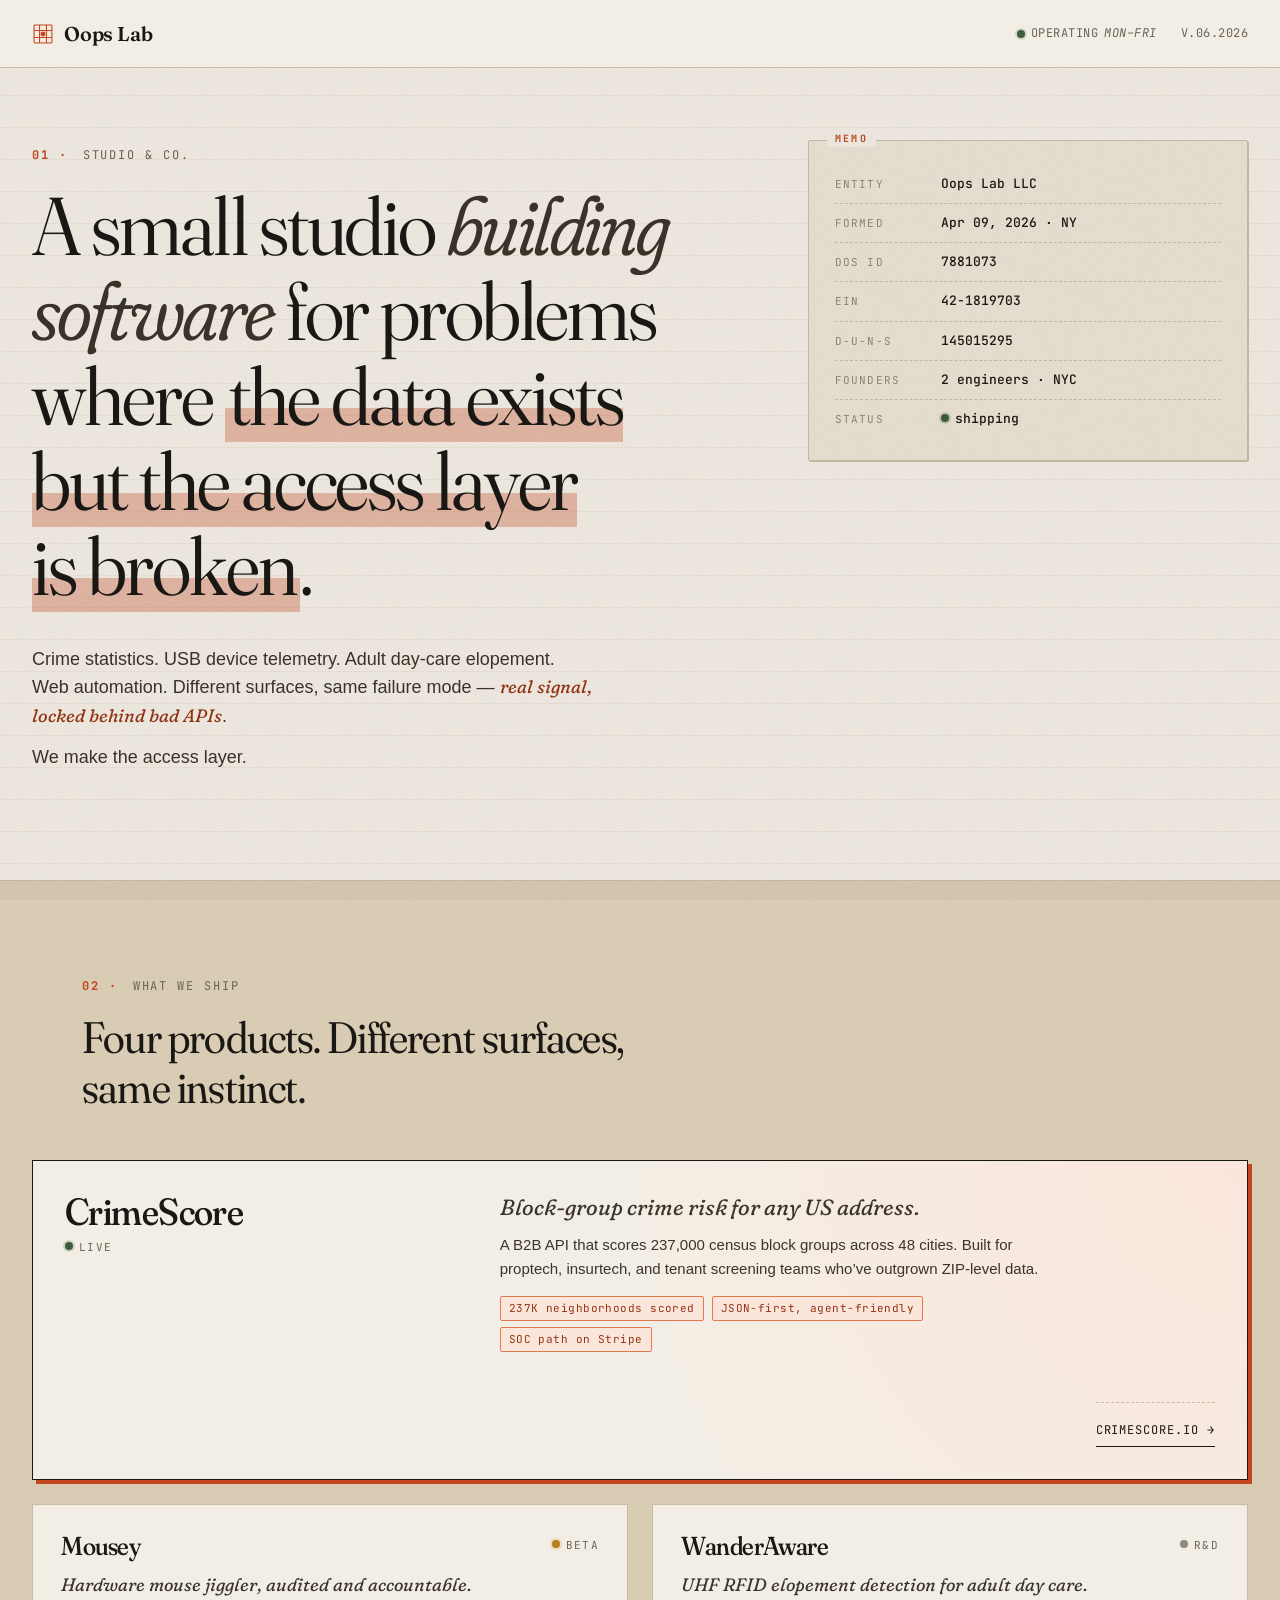
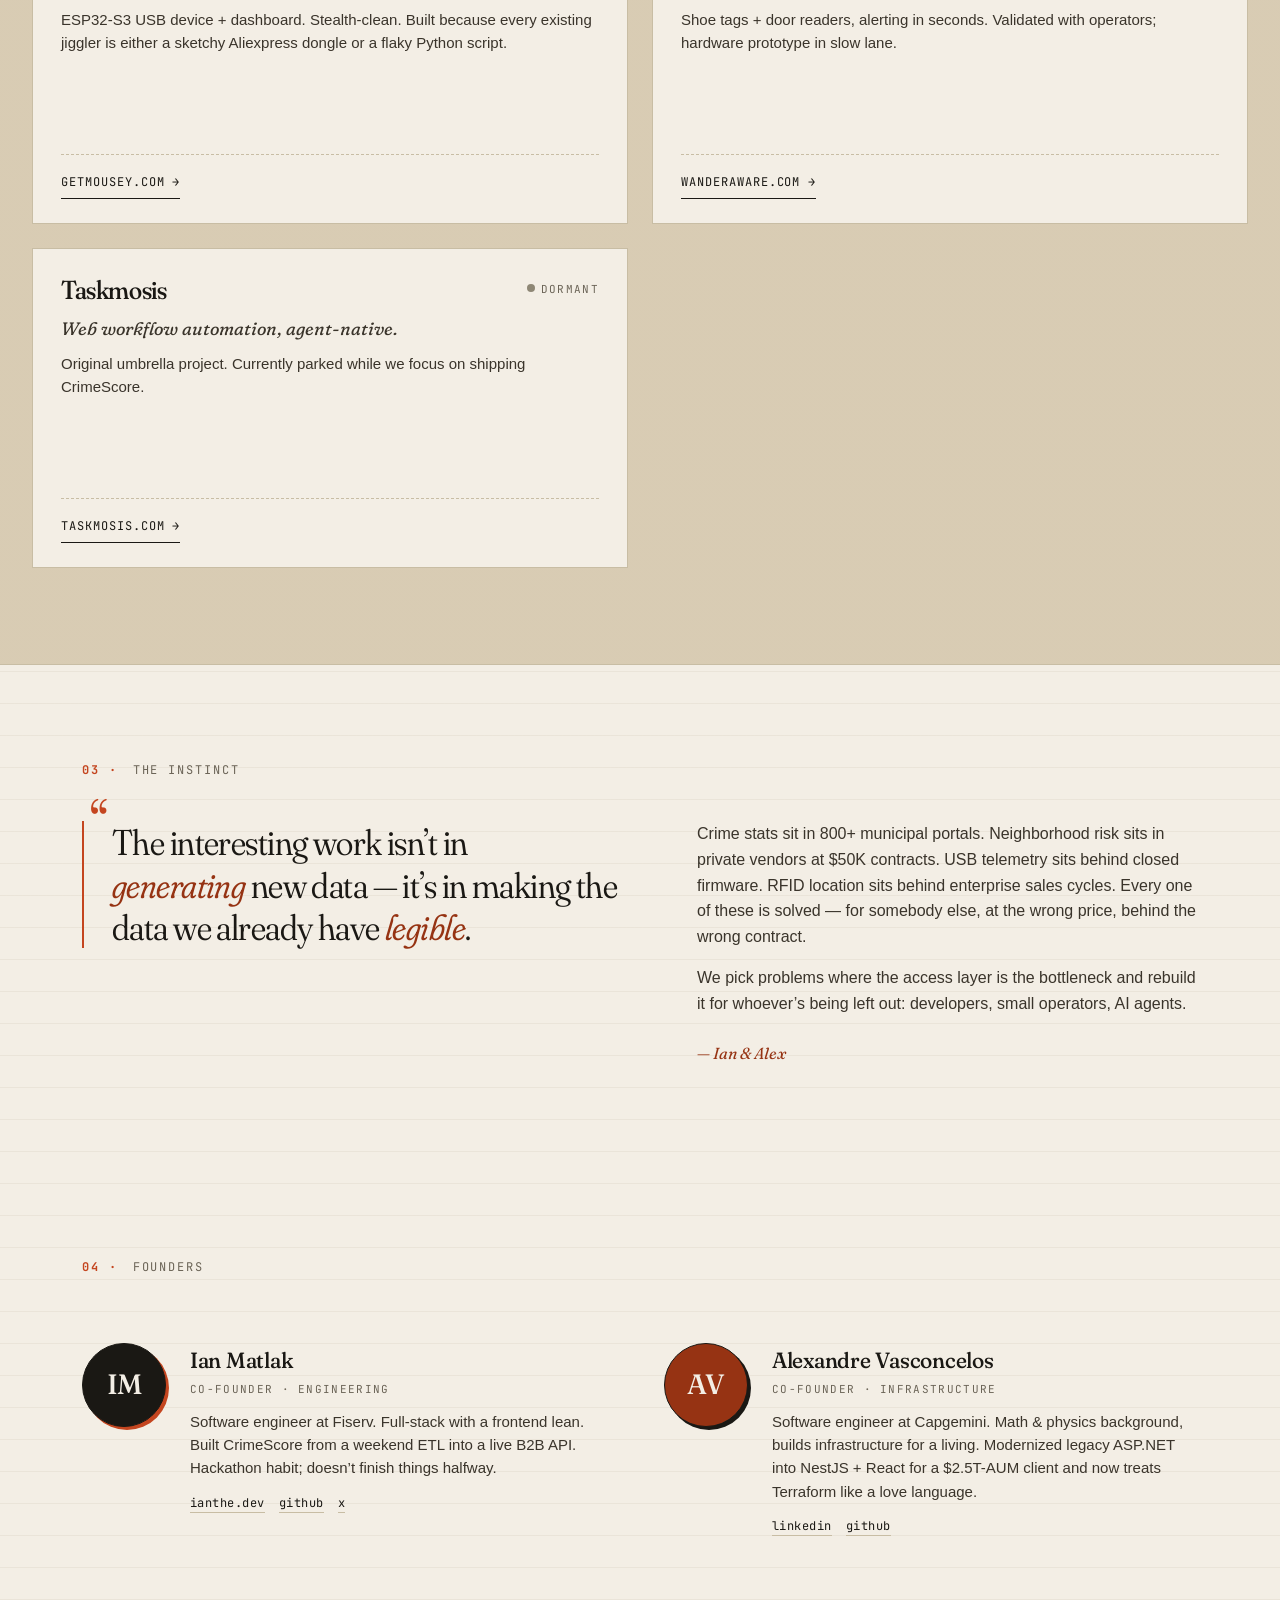
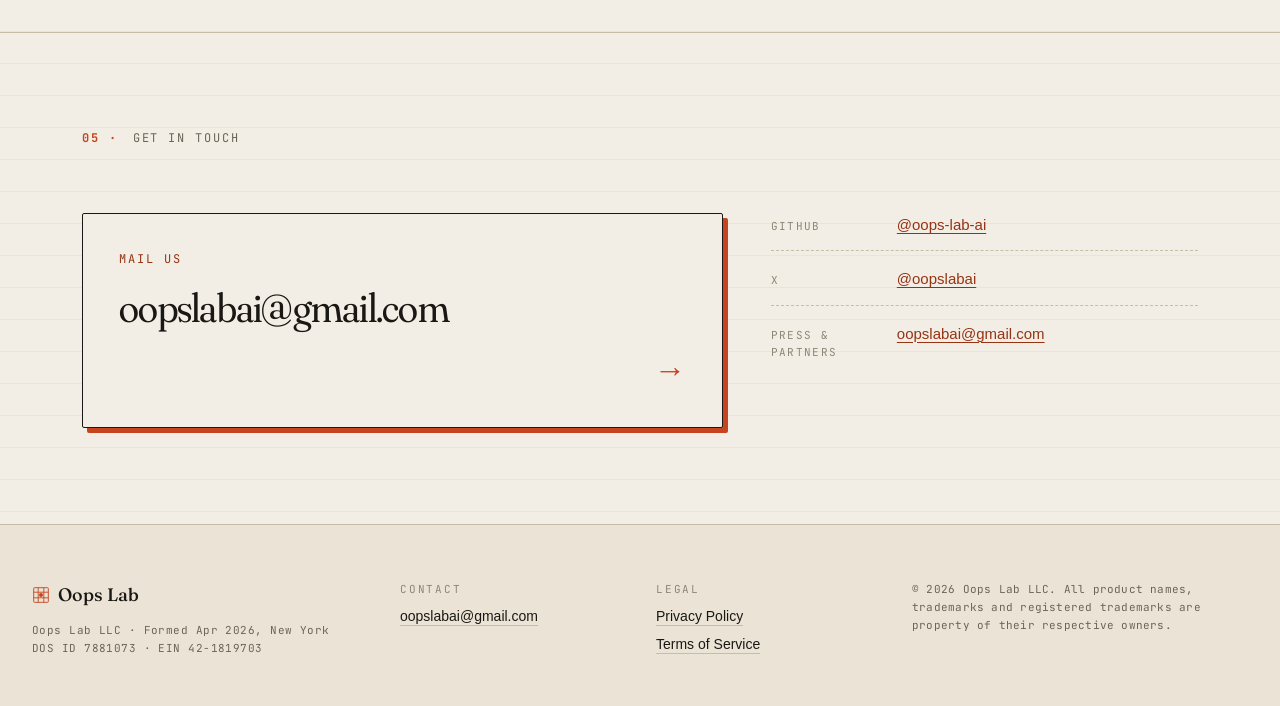
==== index.html @ 0f4f1227 "Initial commit: oopslab.ai marketing site - Single-page studio site (hero + products + bet + founder" ====
<!doctype html>
<html lang="en">
<head>
  <meta charset="utf-8">
  <meta name="viewport" content="width=device-width, initial-scale=1">
  <meta name="description" content="Oops Lab — a small studio building software for problems where the data exists but the access layer is broken.">
  <meta name="theme-color" content="#1a1814">

  <meta property="og:title" content="Oops Lab">
  <meta property="og:description" content="A small studio building software for problems where the data exists but the access layer is broken.">
  <meta property="og:url" content="https://oopslab.ai">
  <meta property="og:type" content="website">
  <meta property="og:image" content="https://oopslab.ai/assets/og.png">

  <meta name="twitter:card" content="summary_large_image">
  <meta name="twitter:site" content="@oopslabai">

  <title>Oops Lab</title>

  <link rel="icon" href="/assets/favicon.svg" type="image/svg+xml">
  <link rel="preconnect" href="https://fonts.googleapis.com">
  <link rel="preconnect" href="https://fonts.gstatic.com" crossorigin>
  <link href="https://fonts.googleapis.com/css2?family=Fraunces:opsz,wght,SOFT,WONK@9..144,300..900,0..100,0..1&family=JetBrains+Mono:wght@400;500;700&display=swap" rel="stylesheet">

  <link rel="stylesheet" href="/styles.css">
</head>
<body>

<a class="skip-link" href="#main">Skip to content</a>

<!-- grain overlay -->
<div class="grain" aria-hidden="true"></div>

<!-- top bar: lab notebook header -->
<header class="topbar">
  <div class="topbar__inner">
    <a class="brand" href="/" aria-label="Oops Lab">
      <span class="brand__mark" aria-hidden="true">
        <svg viewBox="0 0 32 32" width="22" height="22" stroke="currentColor" fill="none" stroke-width="1.6">
          <rect x="3" y="3" width="26" height="26" rx="1.2"/>
          <path d="M3 11h26 M3 21h26 M11 3v26 M21 3v26"/>
          <circle cx="16" cy="16" r="3.6" fill="currentColor" stroke="none"/>
        </svg>
      </span>
      <span class="brand__name">Oops&nbsp;Lab</span>
    </a>
    <nav class="topbar__meta">
      <span class="meta-item">
        <span class="meta-dot" aria-hidden="true"></span>
        Operating <em>Mon–Fri</em>
      </span>
      <span class="meta-item meta-item--mono">v.06.2026</span>
    </nav>
  </div>
</header>

<main id="main">

<!-- HERO -->
<section class="hero">
  <div class="hero__grid">
    <div class="hero__col hero__col--lead">
      <p class="eyebrow">
        <span class="eyebrow__num">01 ·</span> Studio &amp; Co.
      </p>
      <h1 class="display">
        A small studio
        <em>building software</em>
        for problems where
        <span class="display__highlight">the data exists
        but&nbsp;the&nbsp;access&nbsp;layer<br>is&nbsp;broken</span>.
      </h1>
      <div class="hero__intro">
        <p>
          Crime statistics. USB device telemetry. Adult day-care elopement.
          Web automation. Different surfaces, same failure mode &mdash;
          <em>real signal, locked behind bad APIs</em>.
        </p>
        <p>We make the access layer.</p>
      </div>
    </div>

    <aside class="hero__col hero__col--side">
      <div class="card card--ledger">
        <div class="ledger__row">
          <span class="ledger__k">Entity</span>
          <span class="ledger__v">Oops Lab LLC</span>
        </div>
        <div class="ledger__row">
          <span class="ledger__k">Formed</span>
          <span class="ledger__v">Apr 09, 2026 · NY</span>
        </div>
        <div class="ledger__row">
          <span class="ledger__k">DOS ID</span>
          <span class="ledger__v ledger__v--mono">7881073</span>
        </div>
        <div class="ledger__row">
          <span class="ledger__k">EIN</span>
          <span class="ledger__v ledger__v--mono">42&#8209;1819703</span>
        </div>
        <div class="ledger__row">
          <span class="ledger__k">D&#8209;U&#8209;N&#8209;S</span>
          <span class="ledger__v ledger__v--mono">145015295</span>
        </div>
        <div class="ledger__row">
          <span class="ledger__k">Founders</span>
          <span class="ledger__v">2 engineers · NYC</span>
        </div>
        <div class="ledger__row">
          <span class="ledger__k">Status</span>
          <span class="ledger__v"><span class="dot dot--live"></span>shipping</span>
        </div>
      </div>
    </aside>
  </div>
</section>

<!-- WHAT WE SHIP -->
<section class="ship">
  <div class="section-head">
    <p class="eyebrow"><span class="eyebrow__num">02 ·</span> What we ship</p>
    <h2 class="h2">Four products. Different surfaces, same instinct.</h2>
  </div>

  <div class="products">

    <article class="product product--featured">
      <div class="product__head">
        <div class="product__name">CrimeScore</div>
        <div class="product__status"><span class="dot dot--live"></span>live</div>
      </div>
      <div class="product__body">
        <p class="product__tagline">Block-group crime risk for any US address.</p>
        <p class="product__desc">
          A B2B API that scores 237,000 census block groups across 48 cities.
          Built for proptech, insurtech, and tenant screening teams who&rsquo;ve
          outgrown ZIP-level data.
        </p>
        <ul class="product__bullets">
          <li>237K neighborhoods scored</li>
          <li>JSON-first, agent-friendly</li>
          <li>SOC&nbsp;path on Stripe</li>
        </ul>
      </div>
      <div class="product__foot">
        <a class="btn btn--ghost" href="https://crimescore.io" target="_blank" rel="noopener">crimescore.io &rarr;</a>
      </div>
    </article>

    <article class="product">
      <div class="product__head">
        <div class="product__name">Mousey</div>
        <div class="product__status"><span class="dot dot--beta"></span>beta</div>
      </div>
      <div class="product__body">
        <p class="product__tagline">Hardware mouse jiggler, audited and accountable.</p>
        <p class="product__desc">
          ESP32&#8209;S3 USB device + dashboard. Stealth-clean.
          Built because every existing jiggler is either a sketchy Aliexpress
          dongle or a flaky Python script.
        </p>
      </div>
      <div class="product__foot">
        <a class="btn btn--ghost" href="https://getmousey.com" target="_blank" rel="noopener">getmousey.com &rarr;</a>
      </div>
    </article>

    <article class="product">
      <div class="product__head">
        <div class="product__name">WanderAware</div>
        <div class="product__status"><span class="dot dot--paused"></span>R&amp;D</div>
      </div>
      <div class="product__body">
        <p class="product__tagline">UHF&nbsp;RFID elopement detection for adult day care.</p>
        <p class="product__desc">
          Shoe tags + door readers, alerting in seconds.
          Validated with operators; hardware prototype in slow lane.
        </p>
      </div>
      <div class="product__foot">
        <a class="btn btn--ghost" href="https://wanderaware.com" target="_blank" rel="noopener">wanderaware.com &rarr;</a>
      </div>
    </article>

    <article class="product">
      <div class="product__head">
        <div class="product__name">Taskmosis</div>
        <div class="product__status"><span class="dot dot--paused"></span>dormant</div>
      </div>
      <div class="product__body">
        <p class="product__tagline">Web workflow automation, agent-native.</p>
        <p class="product__desc">
          Original umbrella project. Currently parked while we
          focus on shipping CrimeScore.
        </p>
      </div>
      <div class="product__foot">
        <a class="btn btn--ghost" href="https://taskmosis.com" target="_blank" rel="noopener">taskmosis.com &rarr;</a>
      </div>
    </article>

  </div>
</section>

<!-- THE BET -->
<section class="bet">
  <div class="section-head">
    <p class="eyebrow"><span class="eyebrow__num">03 ·</span> The instinct</p>
  </div>
  <div class="bet__grid">
    <blockquote class="pull">
      <span class="pull__open">&ldquo;</span>
      The interesting work isn&rsquo;t in
      <em>generating</em>&nbsp;new&nbsp;data &mdash; it&rsquo;s in
      making the data we already have <em>legible</em>.
    </blockquote>
    <div class="bet__body">
      <p>
        Crime stats sit in 800+ municipal portals. Neighborhood risk
        sits in private vendors at $50K&nbsp;contracts. USB telemetry
        sits behind closed firmware. RFID location sits behind enterprise
        sales cycles. Every one of these is solved &mdash;
        for somebody else, at the wrong price, behind the wrong contract.
      </p>
      <p>
        We pick problems where the access layer is the bottleneck and
        rebuild it for whoever&rsquo;s being left out: developers,
        small operators, AI agents.
      </p>
      <p class="bet__sig">&mdash; Ian &amp; Alex</p>
    </div>
  </div>
</section>

<!-- FOUNDERS -->
<section class="founders">
  <div class="section-head">
    <p class="eyebrow"><span class="eyebrow__num">04 ·</span> Founders</p>
  </div>
  <div class="founders__grid">

    <article class="founder">
      <div class="founder__avatar founder__avatar--ian" aria-hidden="true">IM</div>
      <div class="founder__body">
        <h3 class="founder__name">Ian Matlak</h3>
        <p class="founder__role">Co-Founder · Engineering</p>
        <p class="founder__blurb">
          Software engineer at Fiserv. Full-stack with a frontend lean.
          Built CrimeScore from a weekend ETL into a live B2B API.
          Hackathon habit; doesn&rsquo;t finish things halfway.
        </p>
        <ul class="founder__links">
          <li><a href="https://ianthe.dev" target="_blank" rel="noopener">ianthe.dev</a></li>
          <li><a href="https://github.com/mnai01" target="_blank" rel="noopener">github</a></li>
          <li><a href="https://x.com/mnai01" target="_blank" rel="noopener">x</a></li>
        </ul>
      </div>
    </article>

    <article class="founder">
      <div class="founder__avatar founder__avatar--alex" aria-hidden="true">AV</div>
      <div class="founder__body">
        <h3 class="founder__name">Alexandre Vasconcelos</h3>
        <p class="founder__role">Co-Founder · Infrastructure</p>
        <p class="founder__blurb">
          Software engineer at Capgemini.
          Math &amp; physics background, builds infrastructure for a living.
          Modernized legacy ASP.NET into NestJS&nbsp;+&nbsp;React for a
          $2.5T-AUM client and now treats Terraform like a love language.
        </p>
        <ul class="founder__links">
          <li><a href="https://www.linkedin.com/in/alexnvasconcelos" target="_blank" rel="noopener">linkedin</a></li>
          <li><a href="https://github.com/alex-vasconcelos" target="_blank" rel="noopener">github</a></li>
        </ul>
      </div>
    </article>

  </div>
</section>

<!-- CONTACT -->
<section class="contact" id="contact">
  <div class="section-head">
    <p class="eyebrow"><span class="eyebrow__num">05 ·</span> Get in touch</p>
  </div>
  <div class="contact__grid">
    <a class="contact__cta" href="mailto:oopslabai@gmail.com">
      <span class="contact__cta-label">Mail us</span>
      <span class="contact__cta-value">oopslabai@gmail.com</span>
      <span class="contact__cta-arrow" aria-hidden="true">&rarr;</span>
    </a>

    <ul class="contact__list">
      <li>
        <span class="contact__k">GitHub</span>
        <a href="https://github.com/oops-lab-ai" target="_blank" rel="noopener">@oops-lab-ai</a>
      </li>
      <li>
        <span class="contact__k">X</span>
        <a href="https://x.com/oopslabai" target="_blank" rel="noopener">@oopslabai</a>
      </li>
      <li>
        <span class="contact__k">Press &amp; partners</span>
        <a href="mailto:oopslabai@gmail.com">oopslabai@gmail.com</a>
      </li>
    </ul>
  </div>
</section>

</main>

<!-- FOOTER -->
<footer class="footer">
  <div class="footer__inner">
    <div class="footer__col">
      <div class="footer__brand">
        <span class="brand__mark" aria-hidden="true">
          <svg viewBox="0 0 32 32" width="18" height="18" stroke="currentColor" fill="none" stroke-width="1.6">
            <rect x="3" y="3" width="26" height="26" rx="1.2"/>
            <path d="M3 11h26 M3 21h26 M11 3v26 M21 3v26"/>
            <circle cx="16" cy="16" r="3.6" fill="currentColor" stroke="none"/>
          </svg>
        </span>
        <span>Oops Lab</span>
      </div>
      <p class="footer__legal">
        Oops Lab LLC &middot; Formed Apr&nbsp;2026, New York<br>
        DOS ID 7881073 &middot; EIN 42&#8209;1819703
      </p>
    </div>
    <div class="footer__col">
      <p class="footer__small">Contact</p>
      <a href="mailto:oopslabai@gmail.com">oopslabai@gmail.com</a>
    </div>
    <div class="footer__col">
      <p class="footer__small">Legal</p>
      <ul class="footer__links">
        <li><a href="/privacy.html">Privacy Policy</a></li>
        <li><a href="/terms.html">Terms of Service</a></li>
      </ul>
    </div>
    <div class="footer__col footer__col--fineprint">
      <p class="footer__small">&copy; 2026 Oops Lab LLC. All product names, trademarks and registered trademarks are property of their respective owners.</p>
    </div>
  </div>
</footer>

</body>
</html>
---- styles.css ----
/* ==========================================================================
   Oops Lab — oopslab.ai
   Aesthetic: lab notebook. Off-white paper, ink black, single ember accent.
   Type: Fraunces (display serif) + JetBrains Mono (technical) + system sans.
   ========================================================================== */

:root {
  --paper:        #f3eee5;
  --paper-soft:   #ebe4d6;
  --paper-line:   #d8cdb6;
  --rule:         #c8bda4;

  --ink:          #1a1814;
  --ink-soft:     #3a342b;
  --ink-mute:     #6b6457;
  --ink-faint:    #8e8775;

  --ember:        #c4451f;
  --ember-deep:   #963313;
  --ember-soft:   #e3784f;
  --ember-tint:   #fbe6dc;

  --moss:         #3f5d3a;
  --amber:        #b3811f;

  --serif:        "Fraunces", "Iowan Old Style", "Apple Garamond", Georgia, "Times New Roman", serif;
  --mono:         "JetBrains Mono", ui-monospace, "SFMono-Regular", Menlo, Consolas, monospace;
  --sans:         ui-sans-serif, -apple-system, BlinkMacSystemFont, "Helvetica Neue", "Segoe UI", sans-serif;

  --w-narrow:     780px;
  --w-default:    1180px;
  --w-wide:       1360px;
}

/* -------------------------------------------------------------------------- */
/* Base                                                                       */
/* -------------------------------------------------------------------------- */

*, *::before, *::after { box-sizing: border-box; }

html, body {
  margin: 0;
  padding: 0;
  background: var(--paper);
  color: var(--ink);
  font-family: var(--sans);
  font-size: 17px;
  line-height: 1.55;
  -webkit-font-smoothing: antialiased;
  -moz-osx-font-smoothing: grayscale;
  text-rendering: optimizeLegibility;
}

body {
  /* faint ruled-paper texture: horizontal lines like a notebook */
  background-image:
    repeating-linear-gradient(
      to bottom,
      transparent 0,
      transparent 31px,
      rgba(120, 100, 60, 0.07) 31px,
      rgba(120, 100, 60, 0.07) 32px
    );
}

img, svg { max-width: 100%; display: block; }
a { color: var(--ember-deep); text-decoration: underline; text-decoration-thickness: 1px; text-underline-offset: 3px; }
a:hover { color: var(--ember); }

::selection { background: var(--ember-tint); color: var(--ink); }

/* film grain overlay */
.grain {
  pointer-events: none;
  position: fixed;
  inset: 0;
  z-index: 1;
  mix-blend-mode: multiply;
  opacity: 0.35;
  background-image: url("data:image/svg+xml;utf8,<svg xmlns='http://www.w3.org/2000/svg' width='200' height='200' viewBox='0 0 200 200'><filter id='n'><feTurbulence type='fractalNoise' baseFrequency='0.9' numOctaves='2' stitchTiles='stitch'/><feColorMatrix values='0 0 0 0 0.1  0 0 0 0 0.08  0 0 0 0 0.06  0 0 0 0.45 0'/></filter><rect width='100%25' height='100%25' filter='url(%23n)' opacity='0.6'/></svg>");
}

/* -------------------------------------------------------------------------- */
/* Topbar                                                                     */
/* -------------------------------------------------------------------------- */

.topbar {
  position: relative;
  z-index: 5;
  border-bottom: 1px solid var(--rule);
  background: var(--paper);
}
.topbar__inner {
  max-width: var(--w-wide);
  margin: 0 auto;
  padding: 18px 32px;
  display: flex;
  align-items: center;
  justify-content: space-between;
  gap: 32px;
}
.brand {
  display: inline-flex;
  align-items: center;
  gap: 10px;
  color: var(--ink);
  text-decoration: none;
  font-family: var(--serif);
  font-weight: 600;
  font-size: 20px;
  letter-spacing: -0.01em;
}
.brand__mark {
  color: var(--ember);
  display: inline-flex;
}
.brand__name {
  font-variation-settings: "WONK" 1;
}
.topbar__meta {
  display: inline-flex;
  align-items: center;
  gap: 24px;
  font-family: var(--mono);
  font-size: 12px;
  color: var(--ink-mute);
  letter-spacing: 0.04em;
  text-transform: uppercase;
}
.meta-item {
  display: inline-flex;
  align-items: center;
  gap: 6px;
}
.meta-item--mono em { font-style: normal; }
.meta-item a { color: var(--ink-mute); text-decoration: none; }
.meta-item a:hover { color: var(--ember); }
.meta-dot {
  width: 8px; height: 8px;
  border-radius: 50%;
  background: var(--moss);
  box-shadow: 0 0 0 2px rgba(63, 93, 58, 0.18);
}

/* -------------------------------------------------------------------------- */
/* Eyebrows / Section heads                                                   */
/* -------------------------------------------------------------------------- */

.eyebrow {
  font-family: var(--mono);
  font-size: 12px;
  letter-spacing: 0.16em;
  text-transform: uppercase;
  color: var(--ink-mute);
  margin: 0 0 18px 0;
}
.eyebrow__num {
  color: var(--ember);
  font-weight: 700;
  margin-right: 6px;
}

.section-head {
  max-width: var(--w-default);
  margin: 0 auto;
  padding: 96px 32px 24px;
}

/* -------------------------------------------------------------------------- */
/* Hero                                                                       */
/* -------------------------------------------------------------------------- */

.hero {
  max-width: var(--w-wide);
  margin: 0 auto;
  padding: 72px 32px 96px;
}
.hero__grid {
  display: grid;
  grid-template-columns: minmax(0, 1.6fr) minmax(280px, 1fr);
  gap: 72px;
  align-items: start;
}
.hero__col--lead { padding-top: 6px; }

.display {
  font-family: var(--serif);
  font-weight: 350;
  font-variation-settings: "opsz" 144, "SOFT" 30, "WONK" 0;
  font-size: clamp(40px, 6.4vw, 84px);
  line-height: 1.04;
  letter-spacing: -0.025em;
  color: var(--ink);
  margin: 0 0 36px 0;
}
.display em {
  font-style: italic;
  font-variation-settings: "opsz" 144, "SOFT" 100, "WONK" 1;
  color: var(--ink-soft);
}
.display__highlight {
  position: relative;
  display: inline;
  background-image: linear-gradient(transparent 62%, rgba(196, 69, 31, 0.32) 62%, rgba(196, 69, 31, 0.32) 96%, transparent 96%);
  background-repeat: no-repeat;
  padding: 0 0.05em;
}

.hero__intro {
  max-width: 56ch;
  font-size: 18px;
  line-height: 1.6;
  color: var(--ink-soft);
}
.hero__intro p { margin: 0 0 12px; }
.hero__intro em {
  font-style: italic;
  color: var(--ember-deep);
  font-family: var(--serif);
  font-variation-settings: "opsz" 14, "SOFT" 100, "WONK" 1;
}

/* ledger card */
.card { background: var(--paper-soft); }
.card--ledger {
  border: 1px solid var(--rule);
  border-radius: 2px;
  padding: 24px 26px 22px;
  font-family: var(--mono);
  font-size: 13px;
  position: relative;
  box-shadow: 1px 1px 0 0 var(--rule);
}
.card--ledger::before {
  content: "MEMO";
  position: absolute;
  top: -10px;
  left: 18px;
  font-family: var(--mono);
  font-size: 10px;
  letter-spacing: 0.22em;
  background: var(--paper);
  padding: 0 8px;
  color: var(--ember);
  font-weight: 700;
}
.ledger__row {
  display: grid;
  grid-template-columns: 90px 1fr;
  gap: 16px;
  padding: 9px 0;
  border-bottom: 1px dashed var(--rule);
  align-items: baseline;
}
.ledger__row:last-child { border-bottom: 0; }
.ledger__k {
  color: var(--ink-faint);
  text-transform: uppercase;
  letter-spacing: 0.1em;
  font-size: 11px;
}
.ledger__v { color: var(--ink); font-weight: 500; }
.ledger__v--mono { font-variant-numeric: tabular-nums; }

.dot {
  display: inline-block;
  width: 8px; height: 8px;
  border-radius: 50%;
  margin-right: 6px;
  vertical-align: 1px;
}
.dot--live   { background: var(--moss); box-shadow: 0 0 0 2px rgba(63, 93, 58, 0.2); }
.dot--beta   { background: var(--amber); box-shadow: 0 0 0 2px rgba(179, 129, 31, 0.18); }
.dot--paused { background: var(--ink-faint); }

/* -------------------------------------------------------------------------- */
/* H2 — section titles                                                        */
/* -------------------------------------------------------------------------- */

.h2 {
  font-family: var(--serif);
  font-weight: 380;
  font-variation-settings: "opsz" 90, "SOFT" 50;
  font-size: clamp(28px, 3.6vw, 44px);
  line-height: 1.12;
  letter-spacing: -0.018em;
  color: var(--ink);
  margin: 0;
  max-width: 22ch;
}

/* -------------------------------------------------------------------------- */
/* Products                                                                   */
/* -------------------------------------------------------------------------- */

.ship {
  border-top: 1px solid var(--rule);
  border-bottom: 1px solid var(--rule);
  background:
    linear-gradient(var(--paper-soft), var(--paper-soft));
  background-blend-mode: multiply;
  background-color: var(--paper-soft);
}
.products {
  max-width: var(--w-wide);
  margin: 0 auto;
  padding: 24px 32px 96px;
  display: grid;
  grid-template-columns: repeat(6, 1fr);
  gap: 24px;
}
.product {
  grid-column: span 3;
  background: var(--paper);
  border: 1px solid var(--rule);
  padding: 28px 28px 24px;
  display: flex;
  flex-direction: column;
  gap: 14px;
  position: relative;
  transition: transform 0.18s ease, box-shadow 0.18s ease;
  min-height: 320px;
}
.product:hover {
  transform: translate(-2px, -2px);
  box-shadow: 4px 4px 0 0 var(--ink);
  border-color: var(--ink);
}
.product--featured {
  grid-column: span 6;
  display: grid;
  grid-template-columns: 1fr 1.4fr auto;
  gap: 32px;
  padding: 32px;
  background:
    radial-gradient(circle at 100% 0%, var(--ember-tint) 0%, transparent 50%),
    var(--paper);
  border-color: var(--ink);
  box-shadow: 4px 4px 0 0 var(--ember);
  align-items: start;
}
.product--featured:hover {
  transform: translate(-2px, -2px);
  box-shadow: 6px 6px 0 0 var(--ember);
}
.product--featured .product__head { flex-direction: column; align-items: flex-start; gap: 8px; }
.product--featured .product__name { font-size: 38px; }
.product--featured .product__tagline { font-size: 22px; }

.product__head {
  display: flex;
  align-items: center;
  justify-content: space-between;
  gap: 12px;
}
.product__name {
  font-family: var(--serif);
  font-weight: 500;
  font-variation-settings: "opsz" 90, "SOFT" 60, "WONK" 1;
  font-size: 26px;
  letter-spacing: -0.015em;
  line-height: 1;
  color: var(--ink);
}
.product__status {
  font-family: var(--mono);
  font-size: 11px;
  text-transform: uppercase;
  letter-spacing: 0.12em;
  color: var(--ink-mute);
  white-space: nowrap;
}
.product__body {
  display: flex;
  flex-direction: column;
  gap: 12px;
  flex: 1;
}
.product__tagline {
  margin: 0;
  font-family: var(--serif);
  font-style: italic;
  font-variation-settings: "opsz" 24, "SOFT" 100, "WONK" 1;
  font-size: 18px;
  line-height: 1.3;
  color: var(--ink-soft);
}
.product__desc {
  margin: 0;
  font-size: 15px;
  line-height: 1.55;
  color: var(--ink-soft);
}
.product__bullets {
  margin: 4px 0 0;
  padding: 0;
  list-style: none;
  display: flex;
  flex-wrap: wrap;
  gap: 6px 8px;
}
.product__bullets li {
  font-family: var(--mono);
  font-size: 11px;
  letter-spacing: 0.04em;
  color: var(--ember-deep);
  border: 1px solid var(--ember-soft);
  background: var(--ember-tint);
  padding: 3px 8px;
  border-radius: 2px;
}
.product__foot {
  margin-top: auto;
  padding-top: 12px;
  border-top: 1px dashed var(--rule);
}

.btn {
  display: inline-flex;
  align-items: center;
  gap: 6px;
  font-family: var(--mono);
  font-size: 12px;
  letter-spacing: 0.08em;
  text-transform: uppercase;
  color: var(--ink);
  text-decoration: none;
  padding: 6px 0;
}
.btn--ghost { border-bottom: 1px solid var(--ink); }
.btn--ghost:hover { color: var(--ember); border-color: var(--ember); }

/* -------------------------------------------------------------------------- */
/* The bet                                                                    */
/* -------------------------------------------------------------------------- */

.bet { padding-bottom: 80px; }
.bet__grid {
  max-width: var(--w-default);
  margin: 0 auto;
  padding: 0 32px;
  display: grid;
  grid-template-columns: 1.1fr 1fr;
  gap: 64px;
  align-items: start;
}
.pull {
  margin: 0;
  font-family: var(--serif);
  font-weight: 350;
  font-variation-settings: "opsz" 144, "SOFT" 60, "WONK" 1;
  font-size: clamp(26px, 2.8vw, 38px);
  line-height: 1.18;
  letter-spacing: -0.016em;
  color: var(--ink);
  position: relative;
  padding-left: 28px;
  border-left: 2px solid var(--ember);
}
.pull em { font-style: italic; color: var(--ember-deep); font-variation-settings: "opsz" 144, "SOFT" 100, "WONK" 1; }
.pull__open {
  position: absolute;
  left: 6px;
  top: -28px;
  font-size: 64px;
  color: var(--ember);
  font-family: var(--serif);
  line-height: 1;
}
.bet__body {
  font-size: 16px;
  line-height: 1.6;
  color: var(--ink-soft);
}
.bet__body p { margin: 0 0 16px; }
.bet__sig {
  margin-top: 24px !important;
  font-family: var(--serif);
  font-style: italic;
  color: var(--ember-deep);
}

/* -------------------------------------------------------------------------- */
/* Founders                                                                   */
/* -------------------------------------------------------------------------- */

.founders__grid {
  max-width: var(--w-default);
  margin: 0 auto;
  padding: 24px 32px 96px;
  display: grid;
  grid-template-columns: 1fr 1fr;
  gap: 48px;
}
.founder {
  display: grid;
  grid-template-columns: 84px 1fr;
  gap: 24px;
  align-items: start;
}
.founder__avatar {
  width: 84px; height: 84px;
  display: flex;
  align-items: center;
  justify-content: center;
  font-family: var(--serif);
  font-weight: 500;
  font-size: 28px;
  letter-spacing: -0.02em;
  border-radius: 50%;
  border: 1.5px solid var(--ink);
  color: var(--paper);
  background: var(--ink);
  flex-shrink: 0;
  box-shadow: 3px 3px 0 0 var(--ember);
}
.founder__avatar--alex { background: var(--ember-deep); color: var(--paper); box-shadow: 3px 3px 0 0 var(--ink); }
.founder__name {
  font-family: var(--serif);
  font-weight: 480;
  font-variation-settings: "opsz" 60, "SOFT" 60, "WONK" 1;
  font-size: 22px;
  letter-spacing: -0.012em;
  margin: 0 0 4px;
  color: var(--ink);
}
.founder__role {
  font-family: var(--mono);
  font-size: 11px;
  letter-spacing: 0.12em;
  text-transform: uppercase;
  color: var(--ink-mute);
  margin: 0 0 12px;
}
.founder__blurb {
  font-size: 15px;
  line-height: 1.55;
  color: var(--ink-soft);
  margin: 0 0 14px;
  max-width: 50ch;
}
.founder__links {
  list-style: none;
  margin: 0; padding: 0;
  display: flex;
  gap: 14px;
  font-family: var(--mono);
  font-size: 12px;
  letter-spacing: 0.04em;
}
.founder__links a {
  color: var(--ink);
  text-decoration: none;
  border-bottom: 1px solid var(--rule);
  padding-bottom: 1px;
}
.founder__links a:hover { color: var(--ember); border-color: var(--ember); }

/* -------------------------------------------------------------------------- */
/* Contact                                                                    */
/* -------------------------------------------------------------------------- */

.contact {
  border-top: 1px solid var(--rule);
}
.contact__grid {
  max-width: var(--w-default);
  margin: 0 auto;
  padding: 24px 32px 96px;
  display: grid;
  grid-template-columns: 1.5fr 1fr;
  gap: 48px;
  align-items: stretch;
}
.contact__cta {
  display: flex;
  flex-direction: column;
  justify-content: space-between;
  gap: 16px;
  background: var(--paper);
  color: var(--ink);
  padding: 36px 36px 32px;
  text-decoration: none;
  border: 1.5px solid var(--ink);
  border-radius: 2px;
  position: relative;
  overflow: hidden;
  transition: transform 0.18s ease, box-shadow 0.18s ease;
  box-shadow: 5px 5px 0 0 var(--ember);
}
.contact__cta:hover { transform: translate(-2px, -2px); box-shadow: 7px 7px 0 0 var(--ember); }
.contact__cta-label {
  font-family: var(--mono);
  font-size: 12px;
  letter-spacing: 0.16em;
  text-transform: uppercase;
  color: var(--ember-deep);
}
.contact__cta-value {
  font-family: var(--serif);
  font-weight: 380;
  font-variation-settings: "opsz" 144, "SOFT" 60;
  font-size: clamp(28px, 3.2vw, 42px);
  letter-spacing: -0.018em;
  line-height: 1.1;
  color: var(--ink);
  word-break: break-word;
}
.contact__cta-arrow {
  font-size: 32px;
  align-self: flex-end;
  color: var(--ember);
  transition: transform 0.18s ease;
}
.contact__cta:hover .contact__cta-arrow { transform: translateX(8px); color: var(--ember-deep); }

.contact__list {
  list-style: none;
  padding: 0;
  margin: 0;
  display: flex;
  flex-direction: column;
  gap: 16px;
  font-size: 15px;
}
.contact__list li {
  display: grid;
  grid-template-columns: 110px 1fr;
  gap: 16px;
  align-items: baseline;
  padding-bottom: 14px;
  border-bottom: 1px dashed var(--rule);
}
.contact__list li:last-child { border-bottom: 0; }
.contact__k {
  font-family: var(--mono);
  font-size: 11px;
  letter-spacing: 0.12em;
  text-transform: uppercase;
  color: var(--ink-faint);
}

/* -------------------------------------------------------------------------- */
/* Footer                                                                     */
/* -------------------------------------------------------------------------- */

.footer {
  background: var(--paper-soft);
  color: var(--ink);
  position: relative;
  border-top: 1px solid var(--rule);
}
.footer__inner {
  max-width: var(--w-wide);
  margin: 0 auto;
  padding: 56px 32px 48px;
  display: grid;
  grid-template-columns: 1.5fr 1fr 1fr 1.5fr;
  gap: 32px;
  align-items: start;
}
.footer__col { font-size: 14px; line-height: 1.55; }
.footer__brand {
  display: inline-flex;
  align-items: center;
  gap: 8px;
  font-family: var(--serif);
  font-size: 18px;
  font-weight: 500;
  margin-bottom: 12px;
  color: var(--ink);
}
.footer__brand .brand__mark { color: var(--ember); }
.footer__legal {
  font-family: var(--mono);
  font-size: 11px;
  line-height: 1.65;
  letter-spacing: 0.04em;
  color: var(--ink-mute);
  margin: 0;
}
.footer__small {
  font-family: var(--mono);
  font-size: 11px;
  letter-spacing: 0.16em;
  text-transform: uppercase;
  color: var(--ink-faint);
  margin: 0 0 8px;
}
.footer a { color: var(--ink); text-decoration: none; border-bottom: 1px solid var(--rule); padding-bottom: 1px; }
.footer a:hover { color: var(--ember-deep); border-color: var(--ember); }
.footer__links { list-style: none; padding: 0; margin: 0; display: flex; flex-direction: column; gap: 6px; }
.footer__col--fineprint .footer__small {
  color: var(--ink-mute);
  letter-spacing: 0.02em;
  text-transform: none;
  font-size: 11px;
  line-height: 1.6;
}

/* -------------------------------------------------------------------------- */
/* Legal pages                                                                */
/* -------------------------------------------------------------------------- */

.legal-body { background: var(--paper); }
.legal {
  max-width: var(--w-narrow);
  margin: 0 auto;
  padding: 80px 32px 96px;
}
.legal__title {
  font-family: var(--serif);
  font-weight: 360;
  font-variation-settings: "opsz" 144, "SOFT" 50;
  font-size: clamp(40px, 5.4vw, 60px);
  line-height: 1.06;
  letter-spacing: -0.022em;
  color: var(--ink);
  margin: 8px 0 18px;
}
.legal__meta {
  display: flex;
  flex-wrap: wrap;
  gap: 8px 28px;
  font-family: var(--mono);
  font-size: 12px;
  color: var(--ink-mute);
  letter-spacing: 0.04em;
  border-top: 1px solid var(--rule);
  border-bottom: 1px solid var(--rule);
  padding: 14px 0;
  margin-bottom: 40px;
}
.legal__meta strong { color: var(--ink); font-weight: 600; }
.legal__section {
  padding: 24px 0 12px;
  border-bottom: 1px dashed var(--rule);
}
.legal__section:last-child { border-bottom: 0; }
.legal__section h2 {
  font-family: var(--serif);
  font-weight: 480;
  font-variation-settings: "opsz" 60, "SOFT" 50;
  font-size: 24px;
  letter-spacing: -0.015em;
  color: var(--ink);
  margin: 4px 0 12px;
}
.legal__section h3 {
  font-family: var(--serif);
  font-style: italic;
  font-weight: 500;
  font-variation-settings: "opsz" 30, "SOFT" 100, "WONK" 1;
  font-size: 18px;
  color: var(--ink-soft);
  margin: 22px 0 8px;
}
.legal__section p {
  font-size: 16px;
  line-height: 1.65;
  color: var(--ink-soft);
  margin: 0 0 14px;
}
.legal__section ul {
  margin: 0 0 18px;
  padding-left: 22px;
}
.legal__section ul ul { margin: 6px 0 0; }
.legal__section li {
  font-size: 16px;
  line-height: 1.6;
  color: var(--ink-soft);
  margin: 4px 0;
}
.legal__section strong { color: var(--ink); font-weight: 600; }
.legal__signoff {
  font-family: var(--mono);
  font-size: 12px;
  line-height: 1.7;
  color: var(--ink-mute);
  margin-top: 20px;
  padding: 14px;
  background: var(--paper-soft);
  border: 1px solid var(--rule);
  border-radius: 2px;
}

/* skip nav for accessibility */
.skip-link {
  position: absolute;
  left: -9999px;
  top: 0;
  background: var(--ink);
  color: var(--paper);
  padding: 8px 12px;
  font-family: var(--mono);
  font-size: 12px;
  z-index: 100;
}
.skip-link:focus { left: 8px; top: 8px; }

/* -------------------------------------------------------------------------- */
/* Reduced motion                                                             */
/* -------------------------------------------------------------------------- */

@media (prefers-reduced-motion: reduce) {
  * { animation: none !important; transition: none !important; }
}

/* -------------------------------------------------------------------------- */
/* Responsive                                                                 */
/* -------------------------------------------------------------------------- */

@media (max-width: 960px) {
  .hero { padding: 48px 24px 64px; }
  .hero__grid { grid-template-columns: 1fr; gap: 36px; }
  .hero__col--side { order: -1; }
  .card--ledger { padding: 18px 20px; }

  .section-head { padding: 64px 24px 16px; }

  .products { grid-template-columns: 1fr; padding: 16px 24px 64px; gap: 16px; }
  .product, .product--featured { grid-column: span 1; }
  .product--featured { grid-template-columns: 1fr; gap: 20px; padding: 28px; }
  .product--featured .product__name { font-size: 30px; }
  .product--featured .product__tagline { font-size: 18px; }

  .bet__grid { grid-template-columns: 1fr; gap: 32px; padding: 0 24px; }
  .pull { padding-left: 18px; }
  .pull__open { left: 0; top: -22px; font-size: 48px; }

  .founders__grid { grid-template-columns: 1fr; gap: 32px; padding: 16px 24px 64px; }
  .founder { grid-template-columns: 64px 1fr; gap: 18px; }
  .founder__avatar { width: 64px; height: 64px; font-size: 22px; }

  .contact__grid { grid-template-columns: 1fr; padding: 16px 24px 64px; gap: 32px; }
  .contact__cta { padding: 28px; }

  .footer__inner { grid-template-columns: 1fr 1fr; padding: 40px 24px; }

  .legal { padding: 56px 24px 64px; }
}

@media (max-width: 560px) {
  html, body { font-size: 16px; }
  .topbar__inner { padding: 14px 20px; gap: 12px; }
  .meta-item { font-size: 11px; }
  .ledger__row { grid-template-columns: 84px 1fr; gap: 12px; }
  .footer__inner { grid-template-columns: 1fr; gap: 24px; }
}
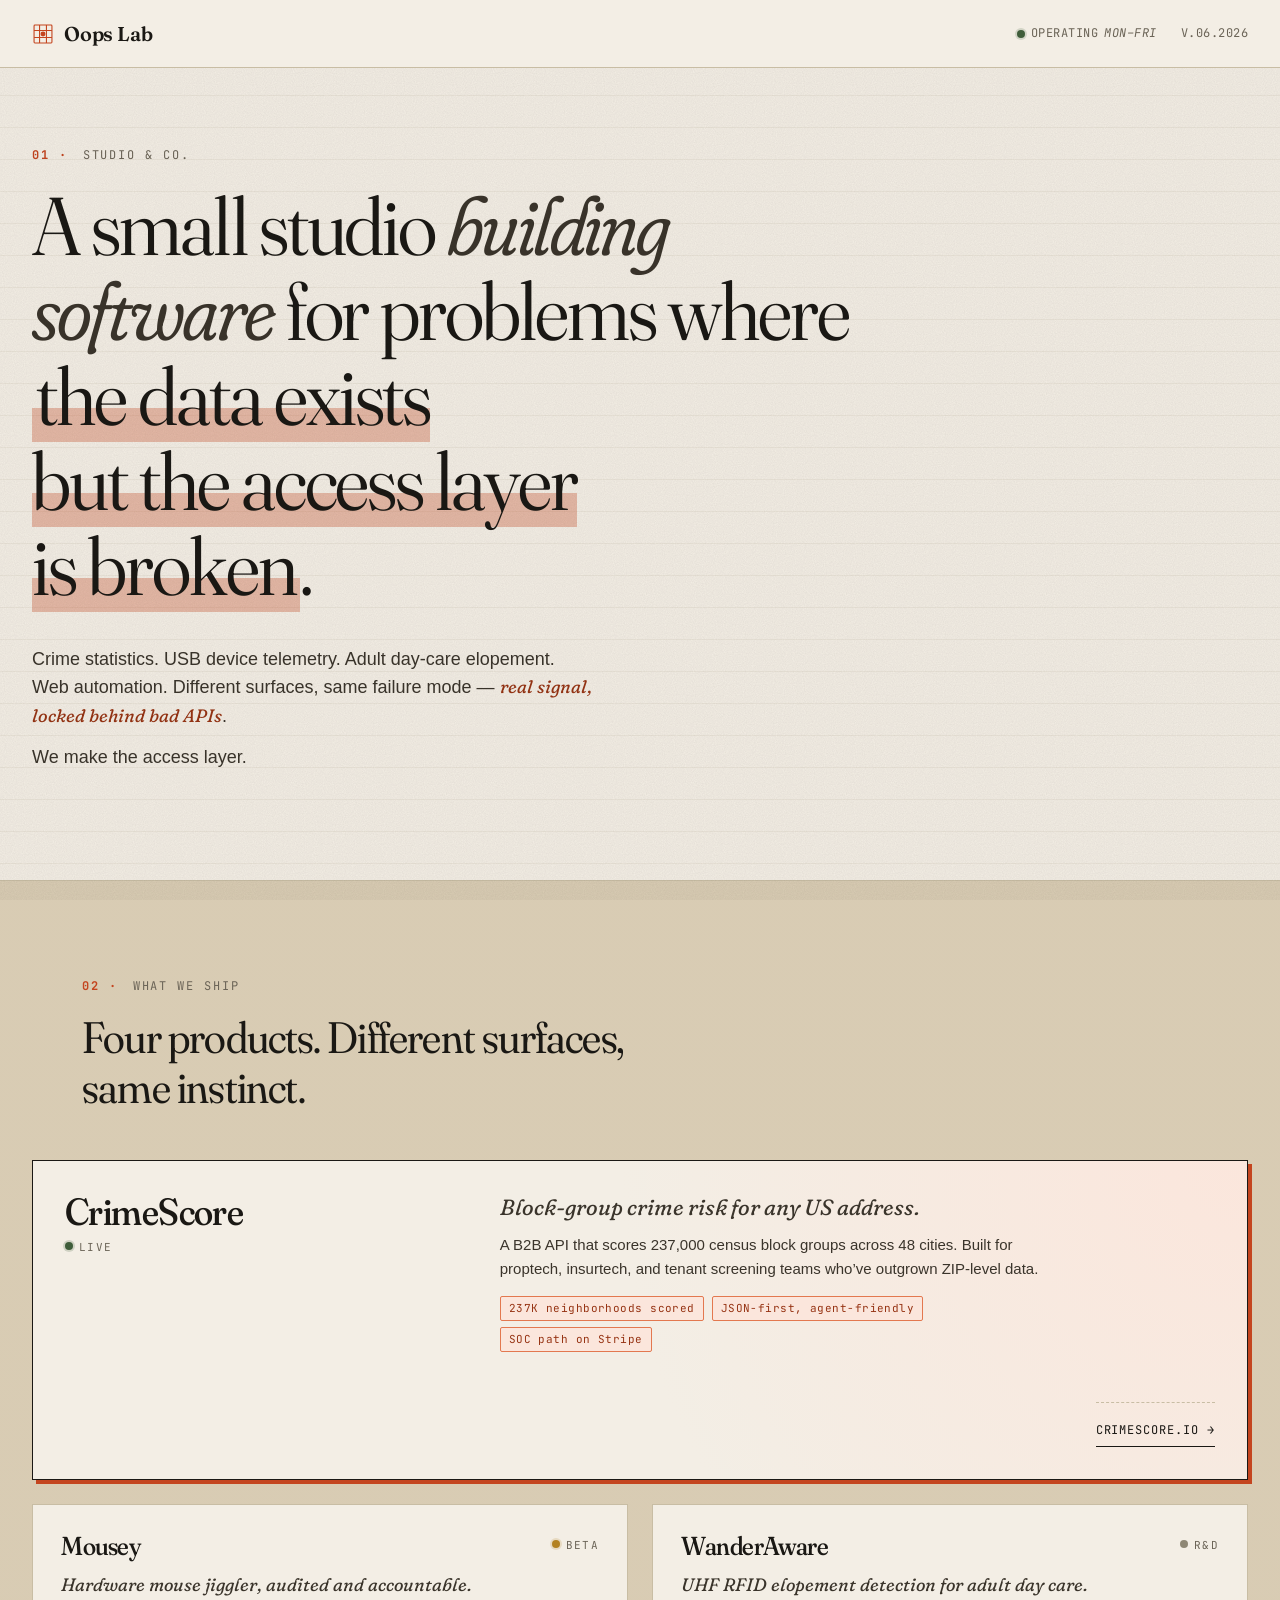
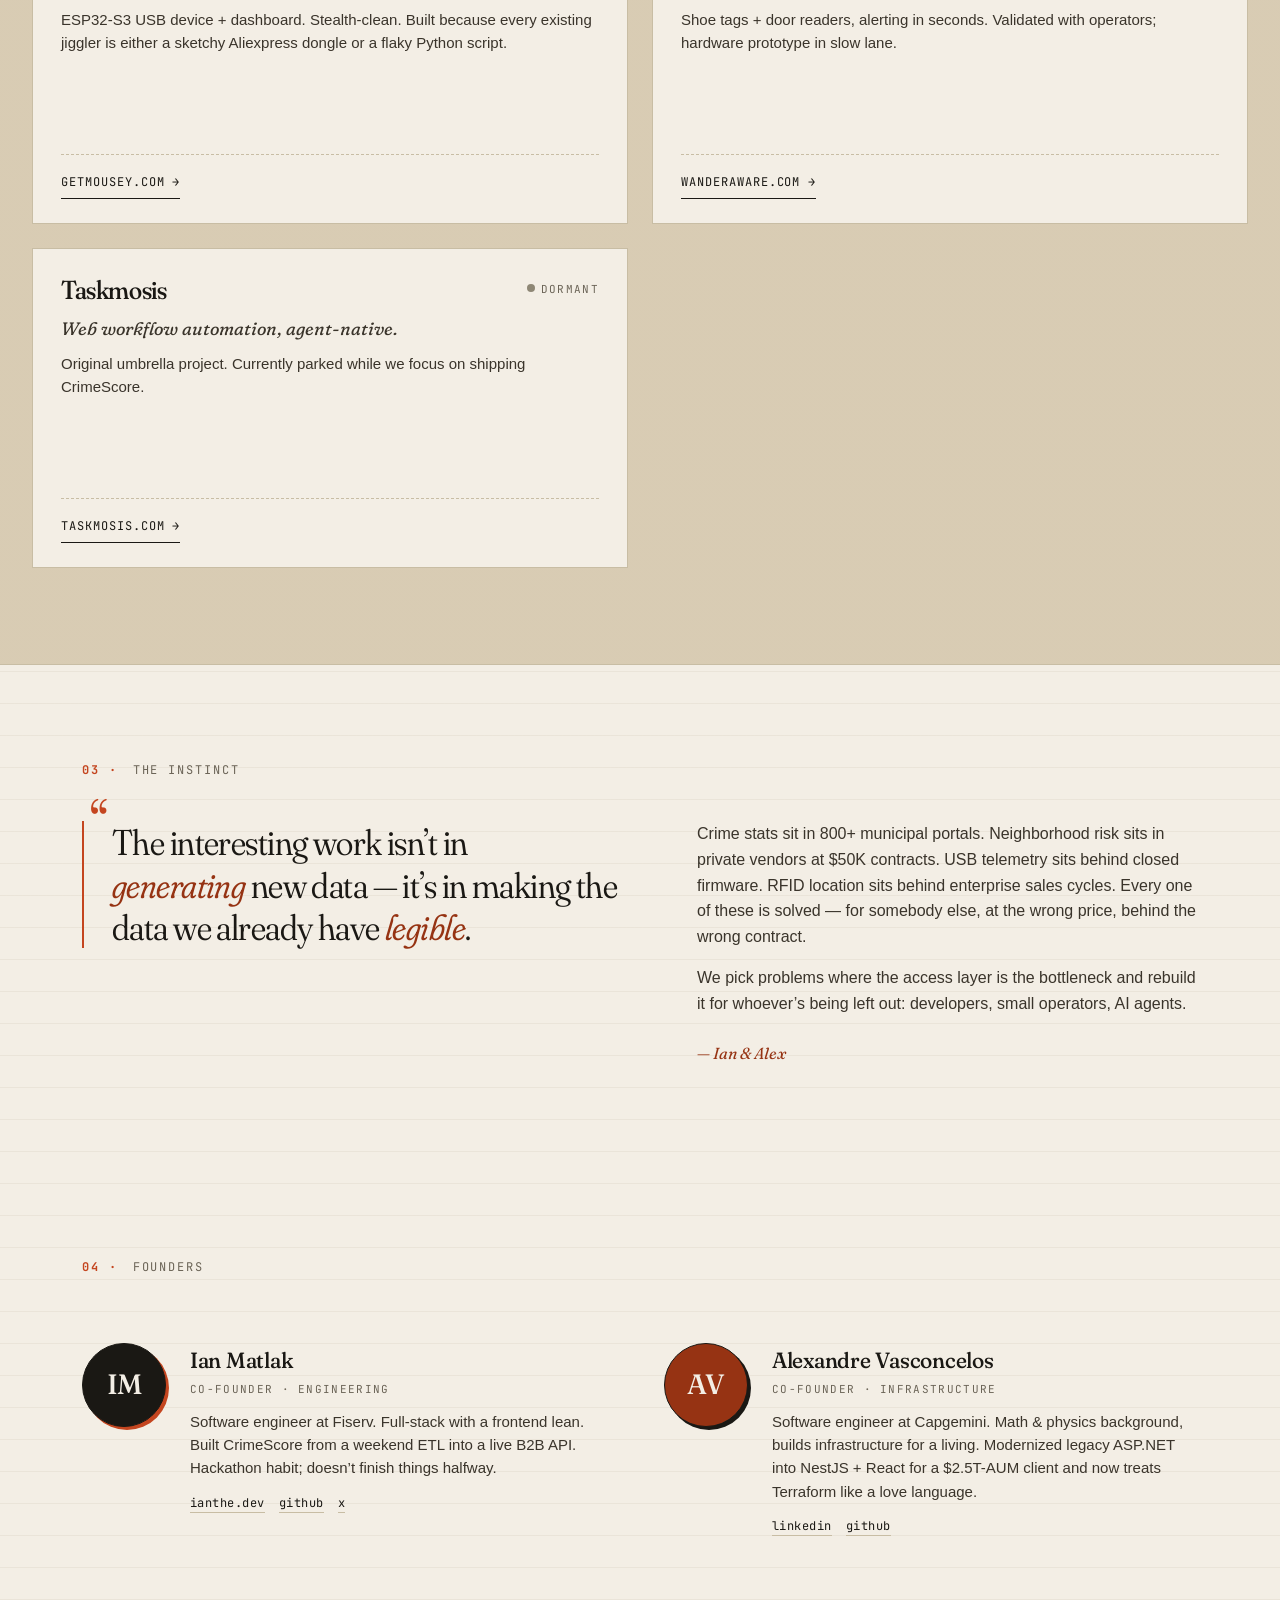
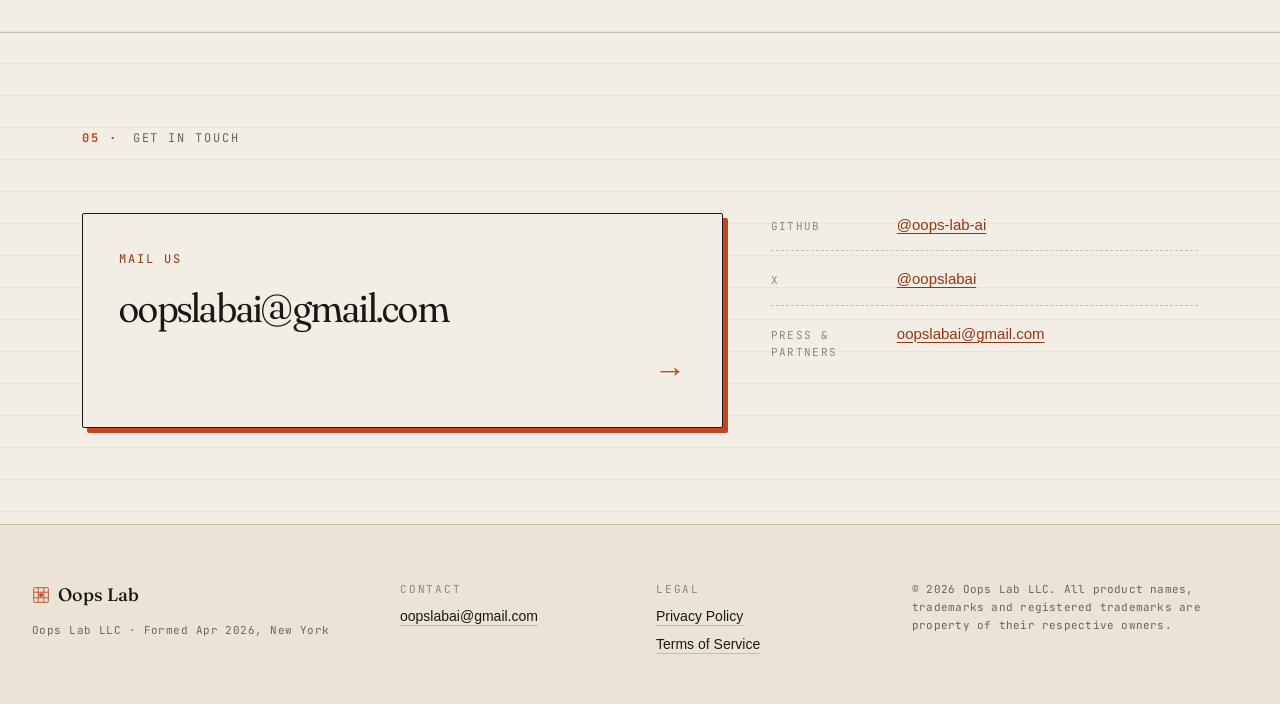
==== commit 5e4d55a0: "Remove legal info memo card (hero + footer); fix hero to single column" ====
--- a/index.html
+++ b/index.html
@@ -3,6 +3,7 @@
 <head>
   <meta charset="utf-8">
   <meta name="viewport" content="width=device-width, initial-scale=1">
+  <meta name="google-site-verification" content="58jNtowC20sb1nM1KdyhrZoQb2-rrUiVnPpnzV1R2Pw" />
   <meta name="description" content="Oops Lab — a small studio building software for problems where the data exists but the access layer is broken.">
   <meta name="theme-color" content="#1a1814">
 
@@ -79,39 +80,6 @@
         <p>We make the access layer.</p>
       </div>
     </div>
-
-    <aside class="hero__col hero__col--side">
-      <div class="card card--ledger">
-        <div class="ledger__row">
-          <span class="ledger__k">Entity</span>
-          <span class="ledger__v">Oops Lab LLC</span>
-        </div>
-        <div class="ledger__row">
-          <span class="ledger__k">Formed</span>
-          <span class="ledger__v">Apr 09, 2026 · NY</span>
-        </div>
-        <div class="ledger__row">
-          <span class="ledger__k">DOS ID</span>
-          <span class="ledger__v ledger__v--mono">7881073</span>
-        </div>
-        <div class="ledger__row">
-          <span class="ledger__k">EIN</span>
-          <span class="ledger__v ledger__v--mono">42&#8209;1819703</span>
-        </div>
-        <div class="ledger__row">
-          <span class="ledger__k">D&#8209;U&#8209;N&#8209;S</span>
-          <span class="ledger__v ledger__v--mono">145015295</span>
-        </div>
-        <div class="ledger__row">
-          <span class="ledger__k">Founders</span>
-          <span class="ledger__v">2 engineers · NYC</span>
-        </div>
-        <div class="ledger__row">
-          <span class="ledger__k">Status</span>
-          <span class="ledger__v"><span class="dot dot--live"></span>shipping</span>
-        </div>
-      </div>
-    </aside>
   </div>
 </section>
 
@@ -324,8 +292,7 @@
         <span>Oops Lab</span>
       </div>
       <p class="footer__legal">
-        Oops Lab LLC &middot; Formed Apr&nbsp;2026, New York<br>
-        DOS ID 7881073 &middot; EIN 42&#8209;1819703
+        Oops Lab LLC &middot; Formed Apr&nbsp;2026, New York
       </p>
     </div>
     <div class="footer__col">
--- a/styles.css
+++ b/styles.css
@@ -177,7 +177,7 @@
 }
 .hero__grid {
   display: grid;
-  grid-template-columns: minmax(0, 1.6fr) minmax(280px, 1fr);
+  grid-template-columns: minmax(0, 820px);
   gap: 72px;
   align-items: start;
 }
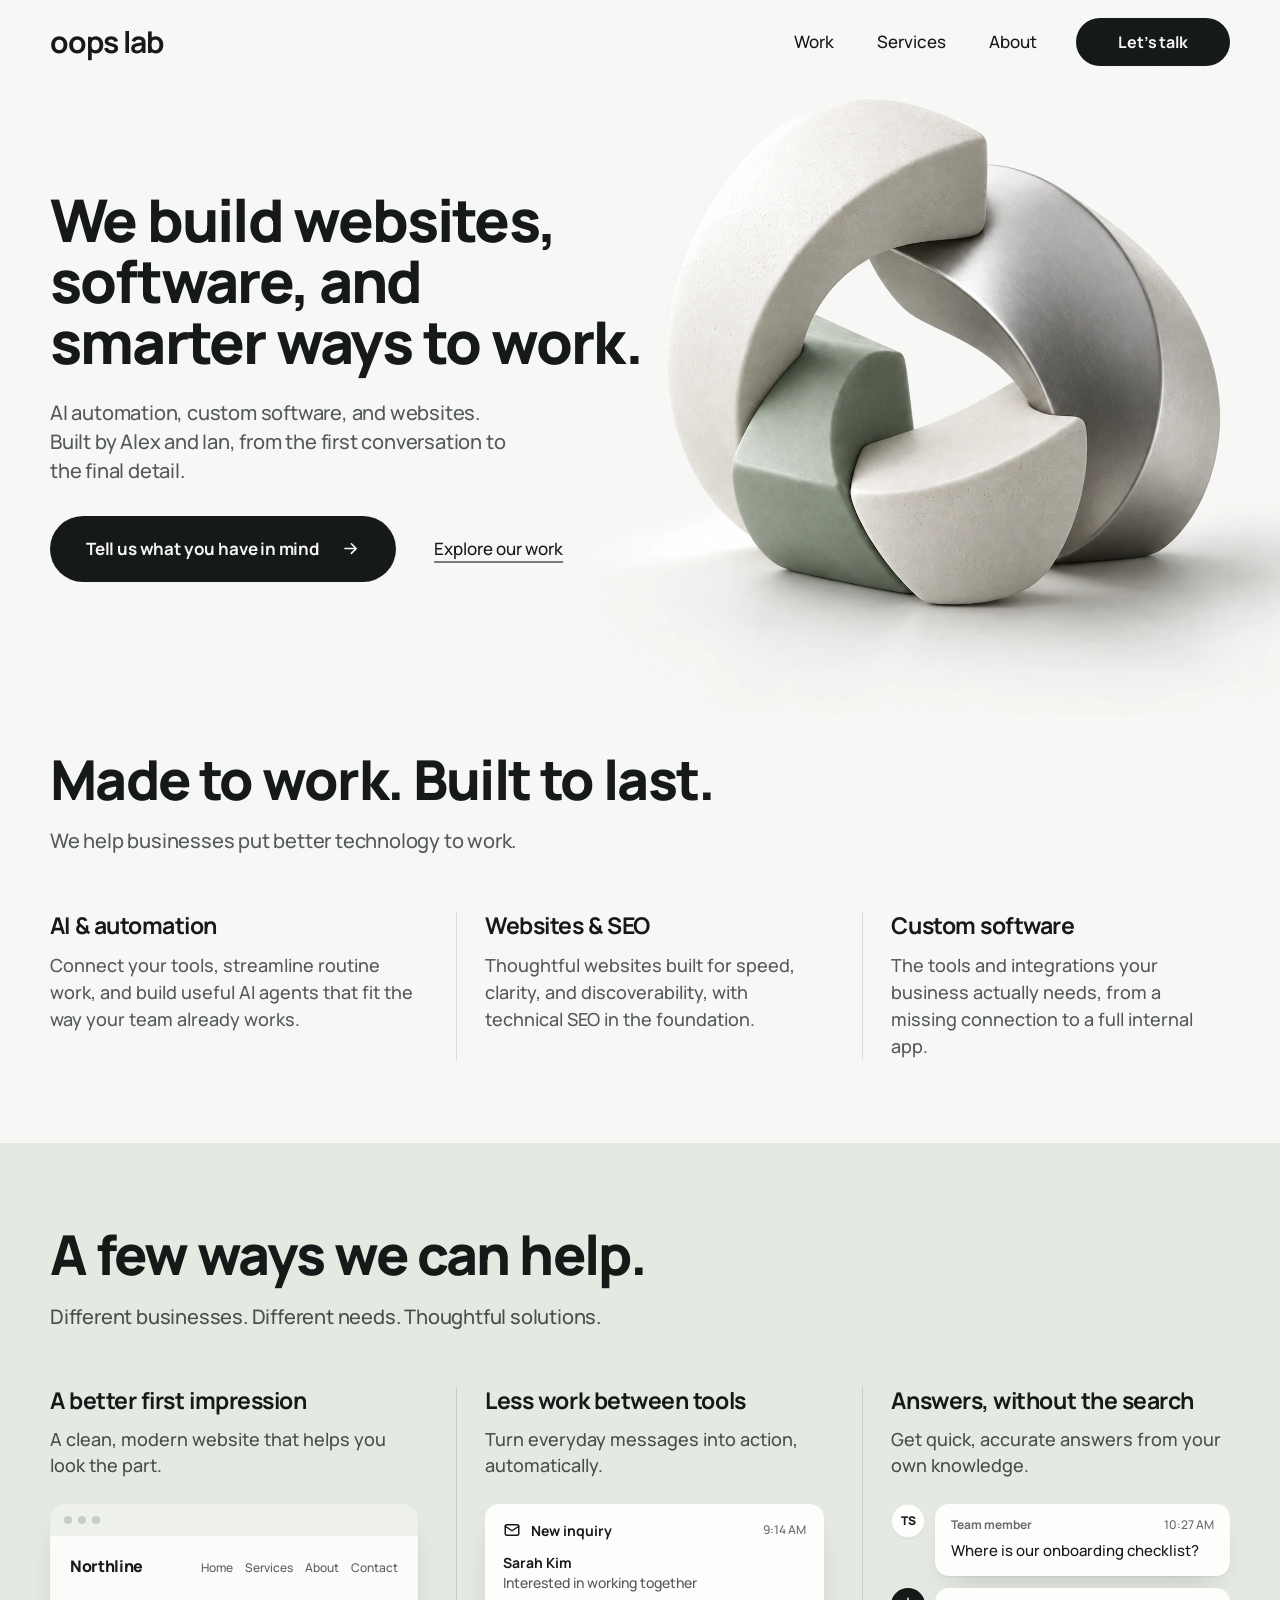
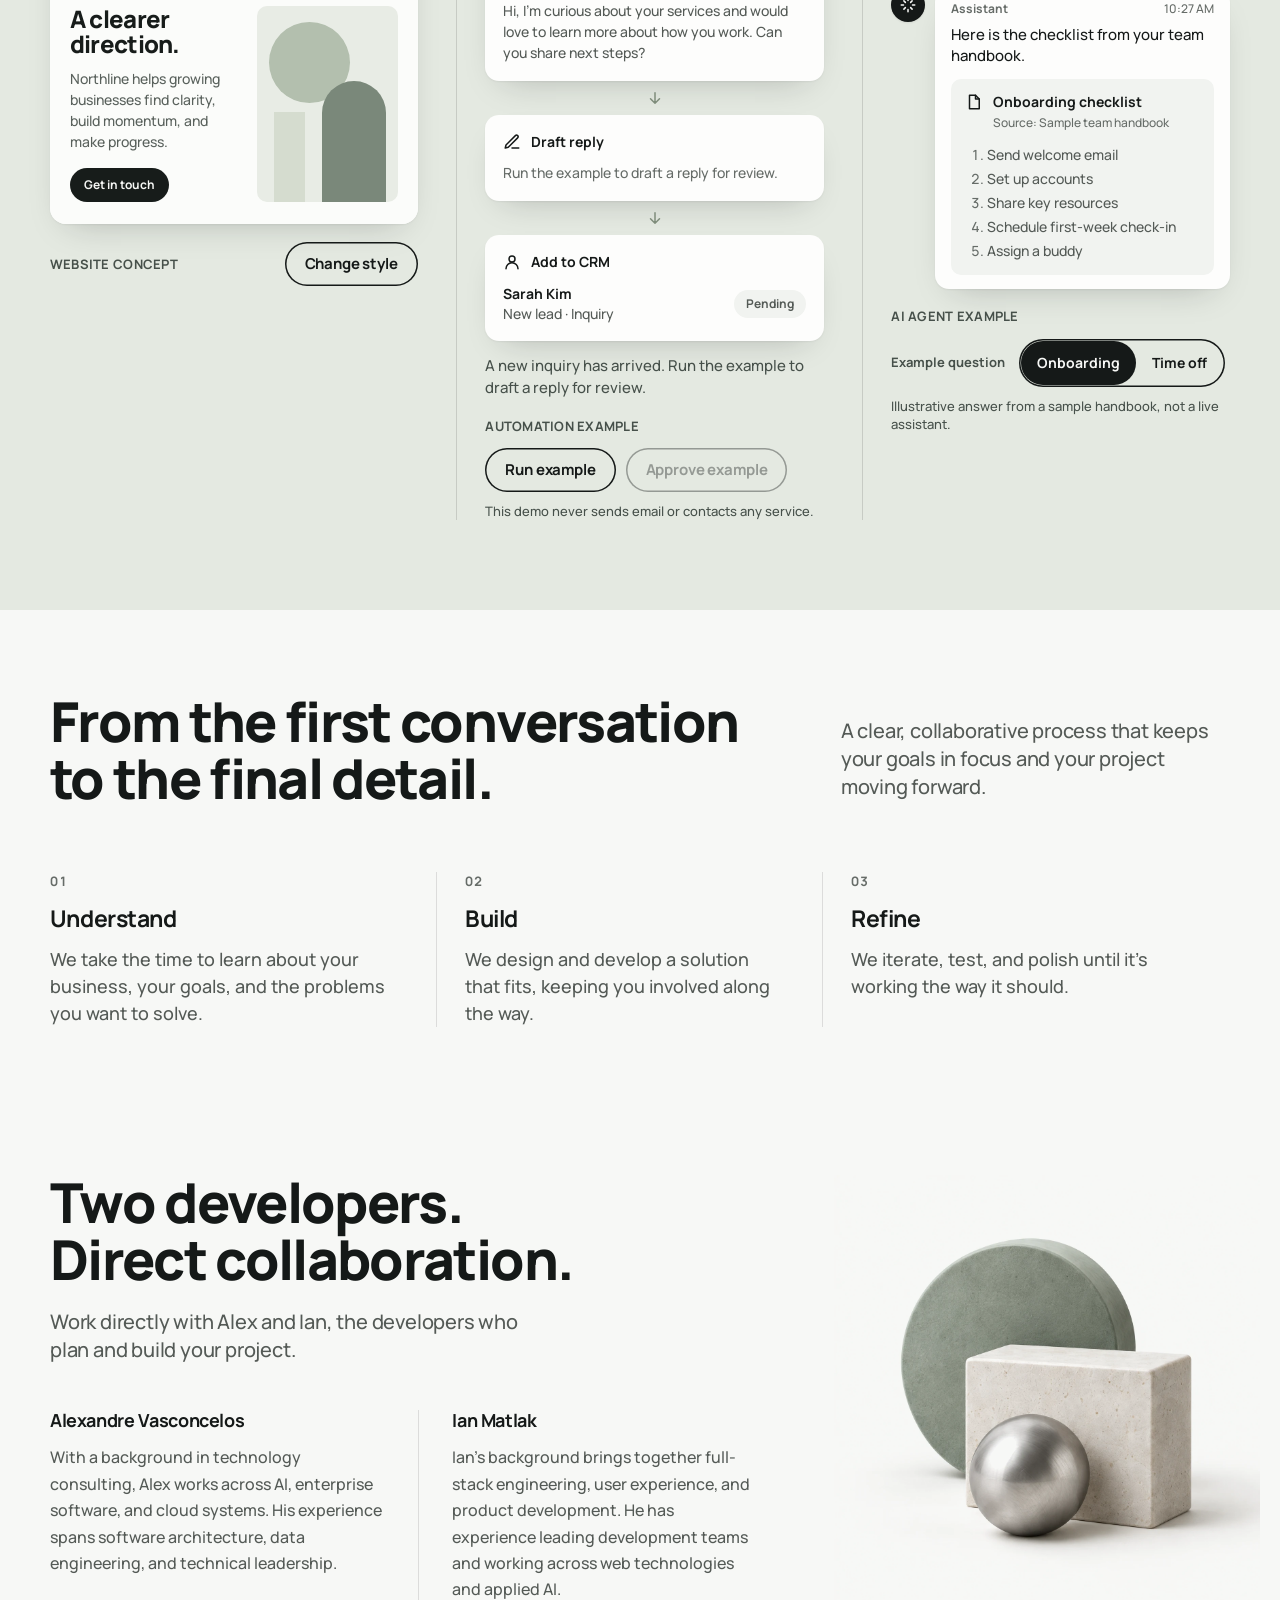
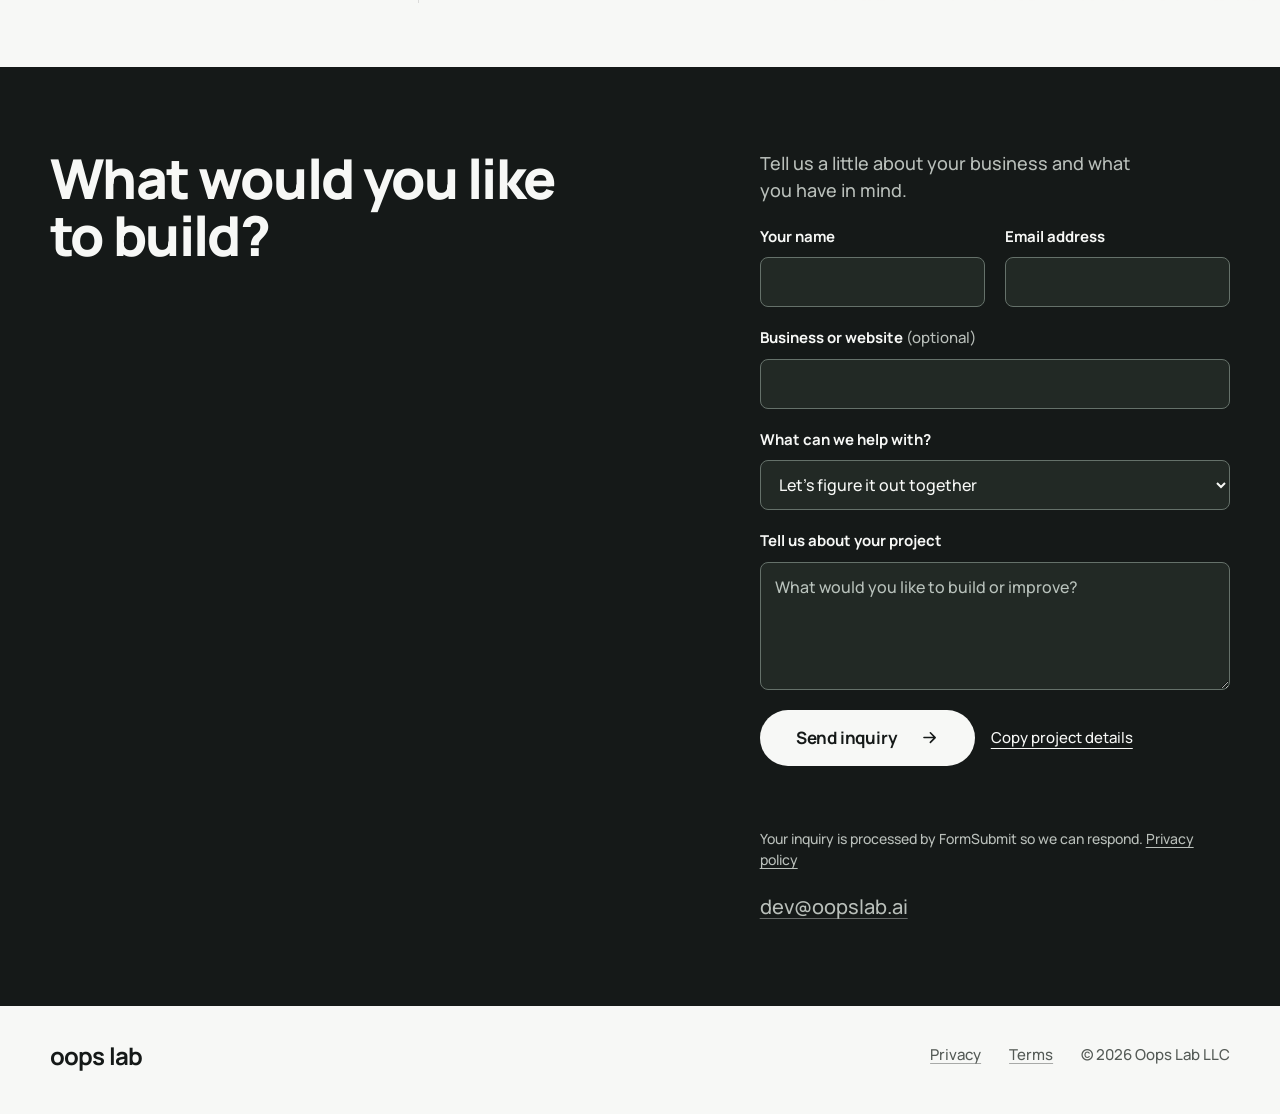
==== commit 934f73d2: "Launch Oops Lab consultancy website" ====
--- a/index.html
+++ b/index.html
@@ -3,313 +3,361 @@
 <head>
   <meta charset="utf-8">
   <meta name="viewport" content="width=device-width, initial-scale=1">
+  <title>Oops Lab — We build websites, software, and smarter ways to work</title>
+  <meta name="description" content="AI automation, custom software, and websites. Built by Alex and Ian, from the first conversation to the final detail.">
   <meta name="google-site-verification" content="58jNtowC20sb1nM1KdyhrZoQb2-rrUiVnPpnzV1R2Pw" />
-  <meta name="description" content="Oops Lab — a small studio building software for problems where the data exists but the access layer is broken.">
-  <meta name="theme-color" content="#1a1814">
-
-  <meta property="og:title" content="Oops Lab">
-  <meta property="og:description" content="A small studio building software for problems where the data exists but the access layer is broken.">
-  <meta property="og:url" content="https://oopslab.ai">
   <meta property="og:type" content="website">
+  <meta property="og:site_name" content="Oops Lab">
+  <meta property="og:title" content="Oops Lab — Websites, software, and smarter ways to work">
+  <meta property="og:description" content="AI automation, custom software, and websites. Work directly with Alex and Ian, the developers who plan and build your project.">
+  <meta property="og:url" content="https://oopslab.ai/">
   <meta property="og:image" content="https://oopslab.ai/assets/og.png">
-
+  <meta property="og:image:width" content="1200">
+  <meta property="og:image:height" content="630">
+  <meta property="og:image:alt" content="Oops Lab — We build websites, software, and smarter ways to work.">
   <meta name="twitter:card" content="summary_large_image">
-  <meta name="twitter:site" content="@oopslabai">
-
-  <title>Oops Lab</title>
-
-  <link rel="icon" href="/assets/favicon.svg" type="image/svg+xml">
-  <link rel="preconnect" href="https://fonts.googleapis.com">
-  <link rel="preconnect" href="https://fonts.gstatic.com" crossorigin>
-  <link href="https://fonts.googleapis.com/css2?family=Fraunces:opsz,wght,SOFT,WONK@9..144,300..900,0..100,0..1&family=JetBrains+Mono:wght@400;500;700&display=swap" rel="stylesheet">
-
-  <link rel="stylesheet" href="/styles.css">
+  <meta name="twitter:title" content="Oops Lab — Websites, software, and smarter ways to work">
+  <meta name="twitter:description" content="AI automation, custom software, and websites. Built by Alex and Ian.">
+  <meta name="twitter:image" content="https://oopslab.ai/assets/og.png">
+  <meta name="theme-color" content="#f7f8f6">
+  <link rel="canonical" href="https://oopslab.ai/">
+  <link rel="icon" href="assets/favicon.svg" type="image/svg+xml">
+  <link rel="preload" as="font" href="assets/fonts/manrope-extrabold.ttf" type="font/ttf" crossorigin>
+  <link rel="preload" as="font" href="assets/fonts/manrope-medium.ttf" type="font/ttf" crossorigin>
+  <link rel="preload" as="image" href="assets/connection.webp" type="image/webp">
+  <link rel="stylesheet" href="studio.css">
+  <script src="contact-config.js" defer></script>
+  <script src="studio.js" defer></script>
+  <script src="contact.js" defer></script>
 </head>
 <body>
 
-<a class="skip-link" href="#main">Skip to content</a>
-
-<!-- grain overlay -->
-<div class="grain" aria-hidden="true"></div>
-
-<!-- top bar: lab notebook header -->
-<header class="topbar">
-  <div class="topbar__inner">
-    <a class="brand" href="/" aria-label="Oops Lab">
-      <span class="brand__mark" aria-hidden="true">
-        <svg viewBox="0 0 32 32" width="22" height="22" stroke="currentColor" fill="none" stroke-width="1.6">
-          <rect x="3" y="3" width="26" height="26" rx="1.2"/>
-          <path d="M3 11h26 M3 21h26 M11 3v26 M21 3v26"/>
-          <circle cx="16" cy="16" r="3.6" fill="currentColor" stroke="none"/>
-        </svg>
-      </span>
-      <span class="brand__name">Oops&nbsp;Lab</span>
-    </a>
-    <nav class="topbar__meta">
-      <span class="meta-item">
-        <span class="meta-dot" aria-hidden="true"></span>
-        Operating <em>Mon–Fri</em>
-      </span>
-      <span class="meta-item meta-item--mono">v.06.2026</span>
+<a class="skip" href="#main">Skip to content</a>
+
+<header class="site-head">
+  <div class="wrap site-head__row">
+    <a class="wordmark" href="index.html" aria-label="Oops Lab home">oops lab</a>
+
+    <button class="menu-toggle" type="button" aria-expanded="false" aria-controls="site-nav" hidden>
+      <span class="menu-toggle__label">Menu</span>
+      <svg class="icon" viewBox="0 0 24 24" aria-hidden="true" focusable="false"><path d="M4 7h16M4 12h16M4 17h16"/></svg>
+    </button>
+
+    <nav class="site-nav" id="site-nav" aria-label="Site">
+      <ul class="site-nav__list">
+        <li><a href="#work">Work</a></li>
+        <li><a href="#services">Services</a></li>
+        <li><a href="#people">About</a></li>
+      </ul>
+      <a class="pill pill--dark pill--small" href="#contact">Let’s talk</a>
     </nav>
   </div>
 </header>
 
 <main id="main">
 
-<!-- HERO -->
-<section class="hero">
-  <div class="hero__grid">
-    <div class="hero__col hero__col--lead">
-      <p class="eyebrow">
-        <span class="eyebrow__num">01 ·</span> Studio &amp; Co.
-      </p>
-      <h1 class="display">
-        A small studio
-        <em>building software</em>
-        for problems where
-        <span class="display__highlight">the data exists
-        but&nbsp;the&nbsp;access&nbsp;layer<br>is&nbsp;broken</span>.
-      </h1>
-      <div class="hero__intro">
-        <p>
-          Crime statistics. USB device telemetry. Adult day-care elopement.
-          Web automation. Different surfaces, same failure mode &mdash;
-          <em>real signal, locked behind bad APIs</em>.
-        </p>
-        <p>We make the access layer.</p>
-      </div>
-    </div>
-  </div>
-</section>
-
-<!-- WHAT WE SHIP -->
-<section class="ship">
-  <div class="section-head">
-    <p class="eyebrow"><span class="eyebrow__num">02 ·</span> What we ship</p>
-    <h2 class="h2">Four products. Different surfaces, same instinct.</h2>
-  </div>
-
-  <div class="products">
-
-    <article class="product product--featured">
-      <div class="product__head">
-        <div class="product__name">CrimeScore</div>
-        <div class="product__status"><span class="dot dot--live"></span>live</div>
-      </div>
-      <div class="product__body">
-        <p class="product__tagline">Block-group crime risk for any US address.</p>
-        <p class="product__desc">
-          A B2B API that scores 237,000 census block groups across 48 cities.
-          Built for proptech, insurtech, and tenant screening teams who&rsquo;ve
-          outgrown ZIP-level data.
-        </p>
-        <ul class="product__bullets">
-          <li>237K neighborhoods scored</li>
-          <li>JSON-first, agent-friendly</li>
-          <li>SOC&nbsp;path on Stripe</li>
+  <!-- Hero -->
+  <section class="hero" aria-labelledby="hero-title">
+    <div class="wrap hero__grid">
+      <div class="hero__copy">
+        <h1 id="hero-title" class="display display--hero">We build websites,<br class="br"> software, and<br class="br"> smarter ways to work.</h1>
+        <p class="hero__lede">AI automation, custom software, and websites. Built by Alex and Ian, from the first conversation to the final detail.</p>
+        <div class="hero__actions">
+          <a class="pill pill--dark" href="#contact">
+            Tell us what you have in mind
+            <svg class="icon" viewBox="0 0 24 24" aria-hidden="true" focusable="false"><path d="M5 12h14M13 6l6 6-6 6"/></svg>
+          </a>
+          <a class="textlink" href="#work">Explore our work</a>
+        </div>
+      </div>
+
+      <figure class="hero__art" aria-hidden="true">
+        <div class="hero__art-inner">
+          <picture>
+            <source srcset="assets/connection.webp" type="image/webp">
+            <img src="assets/plates/sculpture.png" alt="" width="1254" height="1254" fetchpriority="high" decoding="async">
+          </picture>
+        </div>
+      </figure>
+    </div>
+  </section>
+
+  <!-- Services -->
+  <section class="services" id="services" aria-labelledby="services-title">
+    <div class="wrap">
+      <h2 id="services-title" class="display display--section">Made to work. Built to last.</h2>
+      <p class="section-lede">We help businesses put better technology to work.</p>
+
+      <div class="columns columns--rule">
+        <div class="col">
+          <h3>AI &amp; automation</h3>
+          <p>Connect your tools, streamline routine work, and build useful AI agents that fit the way your team already works.</p>
+        </div>
+        <div class="col">
+          <h3>Websites &amp; SEO</h3>
+          <p>Thoughtful websites built for speed, clarity, and discoverability, with technical SEO in the foundation.</p>
+        </div>
+        <div class="col">
+          <h3>Custom software</h3>
+          <p>The tools and integrations your business actually needs, from a missing connection to a full internal app.</p>
+        </div>
+      </div>
+    </div>
+  </section>
+
+  <!-- Showcase -->
+  <section class="showcase" id="work" aria-labelledby="work-title">
+    <div class="wrap">
+      <div class="showcase__head">
+        <h2 id="work-title" class="display display--section">A few ways we can help.</h2>
+        <p class="section-lede">Different businesses. Different needs. Thoughtful solutions.</p>
+      </div>
+
+      <div class="columns columns--rule showcase__grid">
+
+        <!-- 1. Website concept -->
+        <article class="demo" aria-labelledby="demo-site-title">
+          <h3 id="demo-site-title">A better first impression</h3>
+          <p class="demo__lede">A clean, modern website that helps you look the part.</p>
+
+          <div class="site-demo" id="site-demo" data-style="sage">
+            <div class="site-demo__chrome" aria-hidden="true"><i></i><i></i><i></i></div>
+            <div class="site-demo__page">
+              <div class="site-demo__bar">
+                <span class="site-demo__brand">Northline</span>
+                <span class="site-demo__links" aria-hidden="true"><span>Home</span><span>Services</span><span>About</span><span>Contact</span></span>
+              </div>
+              <div class="site-demo__body">
+                <div class="site-demo__copy">
+                  <p class="site-demo__title">A clearer direction.</p>
+                  <p class="site-demo__text">Northline helps growing businesses find clarity, build momentum, and make progress.</p>
+                  <span class="site-demo__cta">Get in touch</span>
+                </div>
+                <div class="site-demo__art" aria-hidden="true">
+                  <span class="shape shape--disc"></span>
+                  <span class="shape shape--arch"></span>
+                  <span class="shape shape--bar"></span>
+                </div>
+              </div>
+            </div>
+          </div>
+
+          <div class="demo__foot">
+            <span class="demo__label">Website concept</span>
+            <button class="pill pill--line pill--small demo__control" type="button" id="site-style" aria-describedby="demo-site-title" hidden>Change style</button>
+          </div>
+          <p class="sr-only" id="site-style-status" aria-live="polite"></p>
+        </article>
+
+        <!-- 2. Automation -->
+        <article class="demo" aria-labelledby="demo-flow-title">
+          <h3 id="demo-flow-title">Less work between tools</h3>
+          <p class="demo__lede">Turn everyday messages into action, automatically.</p>
+
+          <div class="flow" id="flow-demo" data-step="0">
+            <div class="flow__card" id="flow-inquiry">
+              <div class="flow__head">
+                <svg class="icon" viewBox="0 0 24 24" aria-hidden="true" focusable="false"><rect x="3" y="5" width="18" height="14" rx="2"/><path d="m3 7 9 6 9-6"/></svg>
+                <span class="flow__kind">New inquiry</span>
+                <span class="flow__meta">9:14 AM</span>
+              </div>
+              <p class="flow__from">Sarah Kim <span>Interested in working together</span></p>
+              <p class="flow__text">Hi, I’m curious about your services and would love to learn more about how you work. Can you share next steps?</p>
+            </div>
+
+            <div class="flow__arrow" aria-hidden="true">
+              <svg class="icon" viewBox="0 0 24 24" focusable="false"><path d="M12 5v14M6 13l6 6 6-6"/></svg>
+            </div>
+
+            <div class="flow__card flow__card--draft" id="flow-draft">
+              <div class="flow__head">
+                <svg class="icon" viewBox="0 0 24 24" aria-hidden="true" focusable="false"><path d="M12 20h9"/><path d="M16.5 3.5a2.1 2.1 0 0 1 3 3L7 19l-4 1 1-4Z"/></svg>
+                <span class="flow__kind">Draft reply</span>
+                <span class="flow__meta flow__status" id="flow-draft-status">For your review</span>
+              </div>
+              <p class="flow__placeholder">Run the example to draft a reply for review.</p>
+              <p class="flow__text">Hi Sarah,</p>
+              <p class="flow__text">Thanks for reaching out! We’d be happy to share more about our process and set up a time to chat. Here are a few times that work for us…</p>
+            </div>
+
+            <div class="flow__arrow" aria-hidden="true">
+              <svg class="icon" viewBox="0 0 24 24" focusable="false"><path d="M12 5v14M6 13l6 6 6-6"/></svg>
+            </div>
+
+            <div class="flow__card flow__card--crm" id="flow-crm">
+              <div class="flow__head">
+                <svg class="icon" viewBox="0 0 24 24" aria-hidden="true" focusable="false"><circle cx="12" cy="8" r="4"/><path d="M4 21a8 8 0 0 1 16 0"/></svg>
+                <span class="flow__kind">Add to CRM</span>
+              </div>
+              <div class="flow__row">
+                <p class="flow__from">Sarah Kim <span>New lead · Inquiry</span></p>
+                <span class="flow__tag" id="flow-tag">Pending</span>
+              </div>
+            </div>
+          </div>
+
+          <p class="demo__status" id="flow-status" aria-live="polite">Every step stays visible. The reply only goes out once you approve it.</p>
+
+          <div class="demo__foot">
+            <span class="demo__label">Automation example</span>
+            <div class="demo__controls" id="flow-controls" hidden>
+              <button class="pill pill--line pill--small demo__control" type="button" id="flow-run">Run example</button>
+              <button class="pill pill--line pill--small demo__control" type="button" id="flow-approve" disabled>Approve example</button>
+              <button class="textlink textlink--button demo__control" type="button" id="flow-reset">Reset</button>
+            </div>
+          </div>
+          <p class="demo__fine">This demo never sends email or contacts any service.</p>
+        </article>
+
+        <!-- 3. Knowledge assistant -->
+        <article class="demo" aria-labelledby="demo-ask-title">
+          <h3 id="demo-ask-title">Answers, without the search</h3>
+          <p class="demo__lede">Get quick, accurate answers from your own knowledge.</p>
+
+          <div class="chat" id="chat-demo">
+            <div class="chat__msg">
+              <span class="chat__avatar" aria-hidden="true">TS</span>
+              <div class="chat__bubble">
+                <p class="chat__who">Team member <span class="chat__time">10:27 AM</span></p>
+                <p class="chat__text" id="chat-question">Where is our onboarding checklist?</p>
+              </div>
+            </div>
+
+            <div class="chat__msg chat__msg--assistant">
+              <span class="chat__avatar chat__avatar--ai" aria-hidden="true">
+                <svg class="icon" viewBox="0 0 24 24" focusable="false"><path d="M12 3v3M12 18v3M3 12h3M18 12h3M6.5 6.5l2 2M15.5 15.5l2 2M6.5 17.5l2-2M15.5 8.5l2-2"/></svg>
+              </span>
+              <div class="chat__bubble chat__bubble--ai" aria-live="polite" aria-atomic="true" id="chat-answer">
+                <p class="chat__who">Assistant <span class="chat__time">10:27 AM</span></p>
+                <p class="chat__text" id="chat-answer-text">Here is the checklist from your team handbook.</p>
+                <div class="chat__source">
+                  <div class="chat__source-head">
+                    <svg class="icon" viewBox="0 0 24 24" aria-hidden="true" focusable="false"><path d="M6 3h8l5 5v13H6z"/><path d="M14 3v5h5"/></svg>
+                    <span><strong id="chat-source-title">Onboarding checklist</strong><small>Source: Sample team handbook</small></span>
+                  </div>
+                  <ol class="chat__list" id="chat-source-list">
+                    <li>Send welcome email</li>
+                    <li>Set up accounts</li>
+                    <li>Share key resources</li>
+                    <li>Schedule first-week check-in</li>
+                    <li>Assign a buddy</li>
+                  </ol>
+                </div>
+              </div>
+            </div>
+          </div>
+
+          <div class="demo__foot">
+            <span class="demo__label">AI agent example</span>
+            <div class="demo__controls" id="chat-controls" hidden>
+              <span class="demo__controls-label" id="chat-controls-label">Example question</span>
+              <div class="seg" role="group" aria-labelledby="chat-controls-label">
+                <button class="seg__btn demo__control" type="button" data-topic="onboarding" aria-pressed="true">Onboarding</button>
+                <button class="seg__btn demo__control" type="button" data-topic="timeoff" aria-pressed="false">Time off</button>
+              </div>
+            </div>
+          </div>
+          <p class="demo__fine">Illustrative answer from a sample handbook, not a live assistant.</p>
+        </article>
+
+      </div>
+    </div>
+  </section>
+
+  <!-- Process -->
+  <section class="process" id="process" aria-labelledby="process-title">
+    <div class="wrap process__grid">
+      <div class="process__head">
+        <h2 id="process-title" class="display display--section">From the first conversation to the final detail.</h2>
+        <p class="section-lede">A clear, collaborative process that keeps your goals in focus and your project moving forward.</p>
+      </div>
+
+      <ol class="columns columns--rule process__steps">
+        <li class="col">
+          <span class="step-num">01</span>
+          <h3>Understand</h3>
+          <p>We take the time to learn about your business, your goals, and the problems you want to solve.</p>
+        </li>
+        <li class="col">
+          <span class="step-num">02</span>
+          <h3>Build</h3>
+          <p>We design and develop a solution that fits, keeping you involved along the way.</p>
+        </li>
+        <li class="col">
+          <span class="step-num">03</span>
+          <h3>Refine</h3>
+          <p>We iterate, test, and polish until it’s working the way it should.</p>
+        </li>
+      </ol>
+    </div>
+
+  </section>
+
+  <!-- Founders -->
+  <section class="people" id="people" aria-labelledby="people-title">
+    <div class="wrap people__grid">
+      <div class="people__copy">
+        <h2 id="people-title" class="display display--section">Two developers.<br class="br"> Direct collaboration.</h2>
+        <p class="section-lede">Work directly with Alex and Ian, the developers who plan and build your project.</p>
+
+        <ul class="founders">
+          <li>
+            <h3 class="founders__name">Alexandre Vasconcelos</h3>
+            <p class="founders__bio">With a background in technology consulting, Alex works across AI, enterprise software, and cloud systems. His experience spans software architecture, data engineering, and technical leadership.</p>
+          </li>
+          <li>
+            <h3 class="founders__name">Ian Matlak</h3>
+            <p class="founders__bio">Ian’s background brings together full-stack engineering, user experience, and product development. He has experience leading development teams and working across web technologies and applied AI.</p>
+          </li>
         </ul>
       </div>
-      <div class="product__foot">
-        <a class="btn btn--ghost" href="https://crimescore.io" target="_blank" rel="noopener">crimescore.io &rarr;</a>
-      </div>
-    </article>
-
-    <article class="product">
-      <div class="product__head">
-        <div class="product__name">Mousey</div>
-        <div class="product__status"><span class="dot dot--beta"></span>beta</div>
-      </div>
-      <div class="product__body">
-        <p class="product__tagline">Hardware mouse jiggler, audited and accountable.</p>
-        <p class="product__desc">
-          ESP32&#8209;S3 USB device + dashboard. Stealth-clean.
-          Built because every existing jiggler is either a sketchy Aliexpress
-          dongle or a flaky Python script.
-        </p>
-      </div>
-      <div class="product__foot">
-        <a class="btn btn--ghost" href="https://getmousey.com" target="_blank" rel="noopener">getmousey.com &rarr;</a>
-      </div>
-    </article>
-
-    <article class="product">
-      <div class="product__head">
-        <div class="product__name">WanderAware</div>
-        <div class="product__status"><span class="dot dot--paused"></span>R&amp;D</div>
-      </div>
-      <div class="product__body">
-        <p class="product__tagline">UHF&nbsp;RFID elopement detection for adult day care.</p>
-        <p class="product__desc">
-          Shoe tags + door readers, alerting in seconds.
-          Validated with operators; hardware prototype in slow lane.
-        </p>
-      </div>
-      <div class="product__foot">
-        <a class="btn btn--ghost" href="https://wanderaware.com" target="_blank" rel="noopener">wanderaware.com &rarr;</a>
-      </div>
-    </article>
-
-    <article class="product">
-      <div class="product__head">
-        <div class="product__name">Taskmosis</div>
-        <div class="product__status"><span class="dot dot--paused"></span>dormant</div>
-      </div>
-      <div class="product__body">
-        <p class="product__tagline">Web workflow automation, agent-native.</p>
-        <p class="product__desc">
-          Original umbrella project. Currently parked while we
-          focus on shipping CrimeScore.
-        </p>
-      </div>
-      <div class="product__foot">
-        <a class="btn btn--ghost" href="https://taskmosis.com" target="_blank" rel="noopener">taskmosis.com &rarr;</a>
-      </div>
-    </article>
-
-  </div>
-</section>
-
-<!-- THE BET -->
-<section class="bet">
-  <div class="section-head">
-    <p class="eyebrow"><span class="eyebrow__num">03 ·</span> The instinct</p>
-  </div>
-  <div class="bet__grid">
-    <blockquote class="pull">
-      <span class="pull__open">&ldquo;</span>
-      The interesting work isn&rsquo;t in
-      <em>generating</em>&nbsp;new&nbsp;data &mdash; it&rsquo;s in
-      making the data we already have <em>legible</em>.
-    </blockquote>
-    <div class="bet__body">
-      <p>
-        Crime stats sit in 800+ municipal portals. Neighborhood risk
-        sits in private vendors at $50K&nbsp;contracts. USB telemetry
-        sits behind closed firmware. RFID location sits behind enterprise
-        sales cycles. Every one of these is solved &mdash;
-        for somebody else, at the wrong price, behind the wrong contract.
-      </p>
-      <p>
-        We pick problems where the access layer is the bottleneck and
-        rebuild it for whoever&rsquo;s being left out: developers,
-        small operators, AI agents.
-      </p>
-      <p class="bet__sig">&mdash; Ian &amp; Alex</p>
-    </div>
-  </div>
-</section>
-
-<!-- FOUNDERS -->
-<section class="founders">
-  <div class="section-head">
-    <p class="eyebrow"><span class="eyebrow__num">04 ·</span> Founders</p>
-  </div>
-  <div class="founders__grid">
-
-    <article class="founder">
-      <div class="founder__avatar founder__avatar--ian" aria-hidden="true">IM</div>
-      <div class="founder__body">
-        <h3 class="founder__name">Ian Matlak</h3>
-        <p class="founder__role">Co-Founder · Engineering</p>
-        <p class="founder__blurb">
-          Software engineer at Fiserv. Full-stack with a frontend lean.
-          Built CrimeScore from a weekend ETL into a live B2B API.
-          Hackathon habit; doesn&rsquo;t finish things halfway.
-        </p>
-        <ul class="founder__links">
-          <li><a href="https://ianthe.dev" target="_blank" rel="noopener">ianthe.dev</a></li>
-          <li><a href="https://github.com/mnai01" target="_blank" rel="noopener">github</a></li>
-          <li><a href="https://x.com/mnai01" target="_blank" rel="noopener">x</a></li>
-        </ul>
-      </div>
-    </article>
-
-    <article class="founder">
-      <div class="founder__avatar founder__avatar--alex" aria-hidden="true">AV</div>
-      <div class="founder__body">
-        <h3 class="founder__name">Alexandre Vasconcelos</h3>
-        <p class="founder__role">Co-Founder · Infrastructure</p>
-        <p class="founder__blurb">
-          Software engineer at Capgemini.
-          Math &amp; physics background, builds infrastructure for a living.
-          Modernized legacy ASP.NET into NestJS&nbsp;+&nbsp;React for a
-          $2.5T-AUM client and now treats Terraform like a love language.
-        </p>
-        <ul class="founder__links">
-          <li><a href="https://www.linkedin.com/in/alexnvasconcelos" target="_blank" rel="noopener">linkedin</a></li>
-          <li><a href="https://github.com/alex-vasconcelos" target="_blank" rel="noopener">github</a></li>
-        </ul>
-      </div>
-    </article>
-
-  </div>
-</section>
-
-<!-- CONTACT -->
-<section class="contact" id="contact">
-  <div class="section-head">
-    <p class="eyebrow"><span class="eyebrow__num">05 ·</span> Get in touch</p>
-  </div>
-  <div class="contact__grid">
-    <a class="contact__cta" href="mailto:oopslabai@gmail.com">
-      <span class="contact__cta-label">Mail us</span>
-      <span class="contact__cta-value">oopslabai@gmail.com</span>
-      <span class="contact__cta-arrow" aria-hidden="true">&rarr;</span>
-    </a>
-
-    <ul class="contact__list">
-      <li>
-        <span class="contact__k">GitHub</span>
-        <a href="https://github.com/oops-lab-ai" target="_blank" rel="noopener">@oops-lab-ai</a>
-      </li>
-      <li>
-        <span class="contact__k">X</span>
-        <a href="https://x.com/oopslabai" target="_blank" rel="noopener">@oopslabai</a>
-      </li>
-      <li>
-        <span class="contact__k">Press &amp; partners</span>
-        <a href="mailto:oopslabai@gmail.com">oopslabai@gmail.com</a>
-      </li>
+
+      <figure class="people__art" aria-hidden="true">
+        <img src="assets/still-life.webp" alt="" width="1254" height="1254" loading="lazy" decoding="async">
+      </figure>
+    </div>
+  </section>
+
+  <!-- Close -->
+  <section class="close" id="contact" aria-labelledby="close-title">
+    <div class="wrap close__grid">
+      <h2 id="close-title" class="display display--section">What would you like<br class="br"> to build?</h2>
+      <div class="close__action">
+        <p class="contact-intro">Tell us a little about your business and what you have in mind.</p>
+        <form class="inquiry-form" id="inquiry-form" method="post" action="https://formsubmit.co/dev@oopslab.ai">
+          <div class="inquiry-pair">
+            <div class="inquiry-field"><label for="inquiry-name">Your name</label><input id="inquiry-name" name="name" autocomplete="name" required maxlength="100"></div>
+            <div class="inquiry-field"><label for="inquiry-email">Email address</label><input id="inquiry-email" name="email" type="email" autocomplete="email" required maxlength="254"></div>
+          </div>
+          <div class="inquiry-field"><label for="inquiry-company">Business or website <span>(optional)</span></label><input id="inquiry-company" name="company" autocomplete="organization" maxlength="200"></div>
+          <div class="inquiry-field"><label for="inquiry-service">What can we help with?</label><select id="inquiry-service" name="service"><option value="Not sure yet">Let’s figure it out together</option>AI &amp; automation</option><option>Websites &amp; SEO</option><option>Custom software</option></select></div>
+          <div class="inquiry-field"><label for="inquiry-message">Tell us about your project</label><textarea id="inquiry-message" name="message" rows="4" required minlength="20" maxlength="5000" placeholder="What would you like to build or improve?"></textarea></div>
+          <div class="inquiry-honey" aria-hidden="true"><label for="inquiry-website">Leave this field empty</label><input id="inquiry-website" name="_honey" tabindex="-1" autocomplete="off"></div>
+          <input type="hidden" name="_subject" value="New Oops Lab project inquiry">
+          <input type="hidden" name="_template" value="table">
+          <input type="hidden" name="_url" value="https://oopslab.ai/#contact">
+          <p id="inquiry-availability" class="inquiry-help" hidden>Online inquiries are temporarily unavailable. Please email dev@oopslab.ai.</p>
+          <noscript><p class="inquiry-help">Sending will continue on FormSubmit.</p></noscript>
+          <div class="inquiry-actions"><button class="pill pill--light" id="inquiry-submit" type="submit">Send inquiry <svg class="icon" viewBox="0 0 24 24" aria-hidden="true"><path d="M5 12h14M13 6l6 6-6 6"/></svg></button><button class="inquiry-copy" id="inquiry-copy" type="button" hidden>Copy project details</button></div>
+          <p class="inquiry-status" id="inquiry-status" role="status" aria-live="polite" aria-atomic="true"></p>
+          <p class="inquiry-help">Your inquiry is processed by FormSubmit so we can respond. <a href="privacy.html">Privacy policy</a></p>
+        </form>
+        <a class="close__email" href="mailto:dev@oopslab.ai">dev@oopslab.ai</a>
+      </div>
+    </div>
+  </section>
+
+</main>
+
+<footer class="site-foot">
+  <div class="wrap site-foot__row">
+    <a class="wordmark wordmark--foot" href="index.html" aria-label="Oops Lab home">oops lab</a>
+    <ul class="site-foot__links">
+      <li><a href="privacy.html">Privacy</a></li>
+      <li><a href="terms.html">Terms</a></li>
+      <li><small>© 2026 Oops Lab LLC</small></li>
     </ul>
   </div>
-</section>
-
-</main>
-
-<!-- FOOTER -->
-<footer class="footer">
-  <div class="footer__inner">
-    <div class="footer__col">
-      <div class="footer__brand">
-        <span class="brand__mark" aria-hidden="true">
-          <svg viewBox="0 0 32 32" width="18" height="18" stroke="currentColor" fill="none" stroke-width="1.6">
-            <rect x="3" y="3" width="26" height="26" rx="1.2"/>
-            <path d="M3 11h26 M3 21h26 M11 3v26 M21 3v26"/>
-            <circle cx="16" cy="16" r="3.6" fill="currentColor" stroke="none"/>
-          </svg>
-        </span>
-        <span>Oops Lab</span>
-      </div>
-      <p class="footer__legal">
-        Oops Lab LLC &middot; Formed Apr&nbsp;2026, New York
-      </p>
-    </div>
-    <div class="footer__col">
-      <p class="footer__small">Contact</p>
-      <a href="mailto:oopslabai@gmail.com">oopslabai@gmail.com</a>
-    </div>
-    <div class="footer__col">
-      <p class="footer__small">Legal</p>
-      <ul class="footer__links">
-        <li><a href="/privacy.html">Privacy Policy</a></li>
-        <li><a href="/terms.html">Terms of Service</a></li>
-      </ul>
-    </div>
-    <div class="footer__col footer__col--fineprint">
-      <p class="footer__small">&copy; 2026 Oops Lab LLC. All product names, trademarks and registered trademarks are property of their respective owners.</p>
-    </div>
-  </div>
 </footer>
 
 </body>
--- a/studio.css
+++ b/studio.css
@@ -0,0 +1,690 @@
+/* ==========================================================================
+   Oops Lab — studio concept (image concept A)
+   Cool pale ground, graphite ink, restrained sage, Manrope throughout.
+   Fluid layout measured from the 1536-wide comp; no fixed desktop frame.
+   ========================================================================== */
+
+@font-face {
+  font-family: "Manrope";
+  src: url("assets/fonts/manrope-medium.ttf") format("truetype");
+  font-weight: 400 500;
+  font-display: swap;
+}
+@font-face {
+  font-family: "Manrope";
+  src: url("assets/fonts/manrope-bold.ttf") format("truetype");
+  font-weight: 600 700;
+  font-display: swap;
+}
+@font-face {
+  font-family: "Manrope";
+  src: url("assets/fonts/manrope-extrabold.ttf") format("truetype");
+  font-weight: 800;
+  font-display: swap;
+}
+
+:root {
+  --ground: #f7f8f6;
+  --ground-2: #f1f3f0;
+  --panel: #fdfdfc;
+  --ink: #151918;
+  --ink-2: #545a56;
+  --ink-3: #666c68;
+  --line: rgba(21, 25, 24, 0.12);
+  --line-soft: rgba(21, 25, 24, 0.07);
+
+  --sage-bg: #e4e9e1;
+  --sage: #a9b6a5;
+  --sage-deep: #7f8c7b;
+  --sage-ink: #46504a;
+  --sage-tint: #eef2ec;
+
+  --dark: #151918;
+  --on-dark: #f7f8f6;
+  --on-dark-2: #b9bfba;
+
+  --sans: "Manrope", "Avenir Next", "Segoe UI", system-ui, sans-serif;
+
+  --pad: clamp(20px, 3.9vw, 60px);
+  --max: 1600px;
+
+  --fs-hero: clamp(2.5rem, 4.6vw, 4.4rem);
+  --fs-section: clamp(2rem, 4.3vw, 4.125rem);
+  --fs-lede: clamp(1.0625rem, 1.5625vw, 1.5rem);
+  --fs-h3: clamp(1.375rem, 1.8vw, 1.75rem);
+  --fs-body: 1.125rem;
+
+  --track: -0.03em;
+  --ease: cubic-bezier(0.16, 1, 0.3, 1);
+}
+
+/* --------------------------------------------------------------------------
+   Base
+   -------------------------------------------------------------------------- */
+
+*, *::before, *::after { box-sizing: border-box; }
+
+html {
+  background: var(--ground);
+  color: var(--ink);
+  font-family: var(--sans);
+  font-size: 100%;
+  line-height: 1.5;
+  -webkit-font-smoothing: antialiased;
+  -moz-osx-font-smoothing: grayscale;
+  text-rendering: optimizeLegibility;
+  scrollbar-color: #b6bcb8 var(--ground);
+}
+@media (prefers-reduced-motion: no-preference) {
+  html { scroll-behavior: smooth; }
+}
+
+body { margin: 0; overflow-x: hidden; overflow-x: clip; }
+
+img, svg { display: block; max-width: 100%; }
+img { height: auto; }
+picture { display: block; }
+
+a { color: inherit; text-underline-offset: 0.18em; text-decoration-thickness: 1px; }
+button { font: inherit; color: inherit; }
+
+::selection { background: var(--sage); color: var(--ink); }
+
+:focus-visible {
+  outline: 2px solid var(--ink);
+  outline-offset: 3px;
+  border-radius: 4px;
+}
+.close :focus-visible { outline-color: var(--on-dark); }
+.pill--dark:focus-visible { outline-offset: 4px; }
+
+h1, h2, h3, h4 { margin: 0; font-weight: 700; }
+p { margin: 0; }
+ul, ol { margin: 0; padding: 0; list-style: none; }
+
+.sr-only {
+  position: absolute; width: 1px; height: 1px; padding: 0; margin: -1px;
+  overflow: hidden; clip: rect(0 0 0 0); white-space: nowrap; border: 0;
+}
+
+.wrap {
+  width: 100%;
+  max-width: var(--max);
+  margin-inline: auto;
+  padding-inline: var(--pad);
+}
+
+.icon {
+  width: 1.125em; height: 1.125em;
+  fill: none; stroke: currentColor; stroke-width: 2; stroke-linecap: round; stroke-linejoin: round;
+  flex: none;
+}
+
+.skip {
+  position: absolute; left: 12px; top: -60px; z-index: 50;
+  padding: 10px 16px; background: var(--ink); color: var(--on-dark);
+  border-radius: 999px; font-weight: 700; text-decoration: none;
+  transition: top 160ms var(--ease);
+}
+.skip:focus { top: 12px; }
+
+/* --------------------------------------------------------------------------
+   Type
+   -------------------------------------------------------------------------- */
+
+.display {
+  font-weight: 800;
+  letter-spacing: var(--track);
+  line-height: 1.04;
+}
+.display--hero { font-size: var(--fs-hero); max-width: 12.2em; }
+.br { display: none; }
+@media (min-width: 760px) { .br { display: initial; } }
+.display--section { font-size: var(--fs-section); max-width: 14em; }
+
+.section-lede {
+  margin-top: clamp(14px, 1.5vw, 22px);
+  font-size: var(--fs-lede);
+  font-weight: 500;
+  line-height: 1.4;
+  color: var(--ink-2);
+  max-width: 28em;
+  letter-spacing: -0.01em;
+}
+
+h3 {
+  font-size: var(--fs-h3);
+  font-weight: 700;
+  letter-spacing: -0.02em;
+  line-height: 1.15;
+}
+
+/* --------------------------------------------------------------------------
+   Controls
+   -------------------------------------------------------------------------- */
+
+.pill {
+  display: inline-flex; align-items: center; justify-content: center; gap: 22px;
+  min-height: 66px; padding: 0 36px;
+  border-radius: 999px; border: 0;
+  font-size: 1.0625rem; font-weight: 700; letter-spacing: -0.01em;
+  text-decoration: none; cursor: pointer; white-space: nowrap;
+  transition: transform 260ms var(--ease), background-color 200ms var(--ease), box-shadow 260ms var(--ease);
+}
+.pill .icon { transition: transform 260ms var(--ease); }
+.pill:hover .icon { transform: translateX(3px); }
+.pill:active { transform: translateY(1px); }
+
+.pill--dark { background: var(--ink); color: var(--on-dark); }
+.pill--dark:hover { background: #262b29; }
+
+.pill--light { background: var(--on-dark); color: var(--ink); }
+.pill--light:hover { background: #ffffff; }
+
+.pill--line {
+  background: transparent; color: var(--ink);
+  box-shadow: inset 0 0 0 1.5px var(--ink);
+}
+.pill--line:hover { background: var(--ink); color: var(--on-dark); }
+.pill--line:disabled { opacity: 0.38; cursor: not-allowed; box-shadow: inset 0 0 0 1.5px var(--ink); background: transparent; color: var(--ink); }
+
+.pill--small { min-height: 48px; padding: 0 24px; font-size: 1rem; gap: 12px; }
+.pill--small.demo__control { min-height: 44px; padding: 0 20px; font-size: 0.9375rem; }
+
+.textlink {
+  display: inline-flex; align-items: center; min-height: 44px;
+  font-size: 1.0625rem; font-weight: 500; color: var(--ink);
+  text-decoration: underline; text-underline-offset: 0.35em; text-decoration-thickness: 1.5px;
+  text-decoration-color: rgba(21, 25, 24, 0.55);
+  transition: text-decoration-color 200ms var(--ease);
+}
+.textlink:hover { text-decoration-color: var(--ink); }
+.textlink--button { background: none; border: 0; padding: 0; cursor: pointer; font-size: 0.9375rem; }
+
+/* --------------------------------------------------------------------------
+   Header
+   -------------------------------------------------------------------------- */
+
+.site-head { position: relative; z-index: 5; }
+.site-head__row {
+  display: flex; align-items: center; justify-content: space-between; gap: 24px;
+  min-height: 84px;
+}
+
+.wordmark {
+  font-size: 1.875rem; font-weight: 700; letter-spacing: -0.035em; line-height: 1;
+  text-decoration: none; color: var(--ink);
+  display: inline-flex; align-items: center; min-height: 44px;
+}
+.wordmark--foot { font-size: 1.5rem; }
+
+.site-nav > .pill { min-width: 154px; }
+.site-nav { display: flex; align-items: center; gap: clamp(20px, 2.6vw, 40px); }
+.site-nav__list { display: flex; align-items: center; gap: clamp(18px, 2.4vw, 34px); }
+.site-nav__list a {
+  display: inline-flex; align-items: center; min-height: 44px; padding: 0 6px;
+  font-size: 1.0625rem; font-weight: 500; text-decoration: none; color: var(--ink);
+  border-bottom: 1.5px solid transparent;
+  transition: border-color 200ms var(--ease);
+}
+.site-nav__list a:hover { border-bottom-color: var(--ink); }
+
+.menu-toggle {
+  display: none; align-items: center; gap: 10px;
+  min-height: 44px; padding: 0 14px; border: 1.5px solid var(--ink); border-radius: 999px;
+  background: transparent; font-weight: 700; cursor: pointer;
+}
+.menu-toggle[hidden] { display: none; }
+.menu-toggle .icon { width: 20px; height: 20px; }
+
+@media (max-width: 759px) {
+  .js .menu-toggle:not([hidden]) { display: inline-flex; }
+  .js .site-nav {
+    position: absolute; left: 0; right: 0; top: 100%;
+    flex-direction: column; align-items: stretch; gap: 8px;
+    padding: 8px var(--pad) 20px;
+    background: var(--ground);
+    border-bottom: 1px solid var(--line);
+    display: none;
+  }
+  .js .site-nav.is-open { display: flex; }
+  .js .site-nav__list { flex-direction: column; align-items: stretch; gap: 0; }
+  .js .site-nav__list a { min-height: 52px; font-size: 1.25rem; border-bottom: 1px solid var(--line-soft); }
+  .js .site-nav .pill { margin-top: 12px; }
+
+  .site-head__row { flex-wrap: wrap; }
+  .site-nav { flex-wrap: wrap; }
+}
+
+/* --------------------------------------------------------------------------
+   Hero
+   -------------------------------------------------------------------------- */
+
+.hero { position: relative; }
+.hero__grid {
+  position: relative;
+  display: grid;
+  grid-template-columns: minmax(0, 1fr);
+  align-items: start;
+  padding-top: clamp(56px, 8.2vw, 126px);
+  padding-bottom: clamp(56px, 7.5vw, 115px);
+  min-height: 0;
+}
+
+.hero__copy { position: relative; z-index: 2; max-width: 52%; }
+
+.hero__lede {
+  margin-top: clamp(20px, 2vw, 30px);
+  font-size: var(--fs-lede);
+  font-weight: 500;
+  line-height: 1.45;
+  color: var(--ink-2);
+  max-width: 23em;
+  letter-spacing: -0.01em;
+}
+
+.hero__actions {
+  display: flex; flex-wrap: wrap; align-items: center;
+  gap: 16px 38px;
+  margin-top: clamp(28px, 2.4vw, 38px);
+}
+
+.hero__art {
+  position: absolute; z-index: 1;
+  top: -60px;
+  right: calc(var(--pad) - 50px);
+  margin: 0;
+  width: min(54vw, 830px);
+  pointer-events: none;
+}
+.hero__art-inner {
+  will-change: transform;
+  transition: transform 700ms var(--ease);
+}
+.hero__art img { width: 100%; height: auto; mix-blend-mode: darken; }
+
+@media (max-width: 1023px) {
+  .hero__grid { grid-template-columns: minmax(0, 1fr); padding-top: clamp(40px, 6vw, 72px); padding-bottom: 0; }
+  .display--hero { max-width: 14em; }
+  .hero__copy { max-width: none; }
+  .hero__art {
+    position: static;
+    width: min(100%, 640px);
+    margin: 0 auto clamp(-40px, -5vw, -16px);
+  }
+}
+
+/* --------------------------------------------------------------------------
+   Shared column structure
+   -------------------------------------------------------------------------- */
+
+.columns {
+  display: grid;
+  grid-template-columns: repeat(3, minmax(0, 1fr));
+  gap: 0 clamp(28px, 3vw, 48px);
+}
+.columns--rule > * + * { border-left: 1px solid var(--line); padding-left: clamp(20px, 2.2vw, 34px); }
+
+.col h3 { margin-top: 0; }
+.col p { margin-top: 14px; font-size: var(--fs-body); line-height: 1.5; color: var(--ink-2); max-width: 30em; }
+
+@media (max-width: 899px) {
+  .columns { grid-template-columns: minmax(0, 1fr); gap: 32px 0; }
+  .columns--rule > * + * { border-left: 0; padding-left: 0; border-top: 1px solid var(--line); padding-top: 32px; }
+}
+
+/* --------------------------------------------------------------------------
+   Services
+   -------------------------------------------------------------------------- */
+
+.services {
+  padding-top: clamp(64px, 5.7vw, 88px);
+  padding-bottom: clamp(72px, 6.5vw, 100px);
+}
+.services .columns { margin-top: clamp(40px, 4.4vw, 68px); }
+.services .col p { max-width: 22em; }
+
+/* --------------------------------------------------------------------------
+   Showcase (sage)
+   -------------------------------------------------------------------------- */
+
+.showcase {
+  background: var(--sage-bg);
+  color: var(--ink);
+  padding-top: clamp(64px, 6.5vw, 100px);
+  padding-bottom: clamp(72px, 7vw, 108px);
+}
+.showcase .section-lede { color: var(--sage-ink); }
+
+.showcase__grid { margin-top: clamp(40px, 4.4vw, 68px); }
+.showcase .columns--rule > * + * { border-color: rgba(21, 25, 24, 0.14); }
+
+.demo { display: flex; flex-direction: column; min-width: 0; }
+.demo__lede { margin-top: 12px; font-size: var(--fs-body); line-height: 1.45; color: var(--sage-ink); max-width: 22em; }
+
+.demo > .site-demo, .demo > .flow, .demo > .chat { margin-top: 26px; }
+
+.demo__foot {
+  display: flex; flex-wrap: wrap; align-items: center; justify-content: space-between; gap: 12px 16px;
+  margin-top: 18px;
+}
+.demo__label { font-size: 0.8125rem; font-weight: 700; letter-spacing: 0.02em; color: var(--sage-ink); text-transform: uppercase; }
+.demo__controls { display: flex; flex-wrap: wrap; align-items: center; gap: 8px 10px; }
+.demo__controls[hidden] { display: none; }
+.demo__controls-label { font-size: 0.8125rem; font-weight: 700; color: var(--sage-ink); margin-right: 4px; }
+.demo__control[hidden] { display: none; }
+
+.demo__status { margin-top: 14px; font-size: 0.9375rem; line-height: 1.45; color: var(--sage-ink); font-weight: 500; min-height: 1.45em; }
+.demo__fine { margin-top: 10px; font-size: 0.8125rem; line-height: 1.4; color: var(--sage-ink); }
+
+/* --- 1. Website concept ------------------------------------------------- */
+
+.site-demo {
+  --sd-bg: #fbfcfa; --sd-ink: #171c1a; --sd-ink-2: #59615c; --sd-cta-bg: #171c1a; --sd-cta-ink: #f7f8f6;
+  --sd-a: #b3bfae; --sd-b: #7a887a; --sd-c: #d5dccf; --sd-shade: #e8ece5;
+  background: var(--panel);
+  border-radius: 16px;
+  box-shadow: 0 14px 34px -18px rgba(21, 25, 24, 0.28), 0 1px 2px rgba(21, 25, 24, 0.05);
+  overflow: hidden;
+  transition: background-color 400ms var(--ease);
+}
+.site-demo[data-style="graphite"] {
+  --sd-bg: #1b201e; --sd-ink: #f4f6f2; --sd-ink-2: #b8c0ba; --sd-cta-bg: #f4f6f2; --sd-cta-ink: #171c1a;
+  --sd-a: #9aa895; --sd-b: #d9dfd3; --sd-c: #59665a; --sd-shade: #262c29;
+}
+.site-demo__chrome { display: flex; gap: 6px; padding: 12px 14px; background: #eef0ec; }
+.site-demo__chrome i { width: 8px; height: 8px; border-radius: 50%; background: #c7ccc6; }
+
+.site-demo__page {
+  background: var(--sd-bg); color: var(--sd-ink);
+  padding: 18px 20px 22px;
+  transition: background-color 400ms var(--ease), color 400ms var(--ease);
+}
+.site-demo__bar { display: flex; align-items: baseline; justify-content: space-between; gap: 16px; }
+.site-demo__brand { font-size: 1rem; font-weight: 800; letter-spacing: -0.02em; }
+.site-demo__links { display: flex; gap: 12px; font-size: 0.75rem; font-weight: 500; color: var(--sd-ink-2); }
+
+.site-demo__body {
+  display: grid; grid-template-columns: minmax(0, 1.1fr) minmax(0, 0.9fr); gap: 16px;
+  margin-top: 28px; align-items: stretch;
+}
+.site-demo__title { font-size: clamp(1.5rem, 1.7vw, 1.75rem); font-weight: 800; letter-spacing: -0.03em; line-height: 1.05; text-wrap: balance; }
+.site-demo__text { margin-top: 12px; font-size: 0.875rem; line-height: 1.5; color: var(--sd-ink-2); }
+.site-demo__cta {
+  display: inline-flex; align-items: center; min-height: 34px; padding: 0 14px; margin-top: 16px;
+  border-radius: 999px; background: var(--sd-cta-bg); color: var(--sd-cta-ink);
+  font-size: 0.75rem; font-weight: 700;
+  transition: background-color 400ms var(--ease), color 400ms var(--ease);
+}
+
+.site-demo__art {
+  position: relative; min-height: 190px; border-radius: 10px; overflow: hidden;
+  background: var(--sd-shade);
+  transition: background-color 400ms var(--ease);
+}
+.shape { position: absolute; display: block; transition: background-color 400ms var(--ease); }
+.shape--disc { width: 58%; aspect-ratio: 1; border-radius: 50%; background: var(--sd-a); left: 8%; top: 8%; }
+.shape--arch { width: 46%; height: 62%; border-radius: 999px 999px 0 0; background: var(--sd-b); right: 8%; bottom: 0; }
+.shape--bar { width: 22%; height: 46%; background: var(--sd-c); left: 12%; bottom: 0; }
+
+/* --- 2. Automation ------------------------------------------------------ */
+
+.flow { display: flex; flex-direction: column; }
+.flow__card {
+  background: var(--panel); border-radius: 14px; padding: 16px 18px 18px;
+  box-shadow: 0 14px 34px -18px rgba(21, 25, 24, 0.28), 0 1px 2px rgba(21, 25, 24, 0.05);
+  transition: opacity 500ms var(--ease), transform 500ms var(--ease);
+}
+.flow__head { display: flex; align-items: center; gap: 10px; }
+.flow__head .icon { width: 18px; height: 18px; color: var(--ink); }
+.flow__kind { font-size: 0.875rem; font-weight: 700; letter-spacing: -0.005em; }
+.flow__meta { margin-left: auto; font-size: 0.75rem; font-weight: 500; color: var(--ink-3); }
+.flow__status { font-weight: 700; color: var(--sage-ink); }
+.flow__from { margin-top: 12px; font-size: 0.875rem; font-weight: 700; line-height: 1.4; }
+.flow__from span { display: block; font-weight: 500; color: var(--ink-2); }
+.flow__text { margin-top: 8px; font-size: 0.875rem; line-height: 1.5; color: var(--ink-2); }
+.flow__text + .flow__text { margin-top: 6px; }
+.flow__row { display: flex; align-items: center; justify-content: space-between; gap: 12px; }
+.flow__row .flow__from { margin-top: 12px; }
+.flow__tag {
+  margin-top: 12px; display: inline-flex; align-items: center; min-height: 28px; padding: 0 12px;
+  border-radius: 999px; font-size: 0.75rem; font-weight: 700;
+  background: var(--ground-2); color: var(--ink-2);
+  transition: background-color 300ms var(--ease), color 300ms var(--ease);
+}
+.flow__tag.is-added { background: #d6e2d1; color: #2f4331; }
+
+.flow__arrow { display: flex; justify-content: center; padding: 8px 0; color: var(--sage-deep); }
+.flow__arrow .icon { width: 18px; height: 18px; }
+
+.flow__placeholder { display: none; margin-top: 10px; font-size: 0.875rem; line-height: 1.5; color: var(--ink-3); }
+
+/* JS-driven states */
+.js .flow[data-step="0"] .flow__card--draft .flow__text,
+.js .flow[data-step="0"] .flow__card--draft .flow__status { display: none; }
+.js .flow[data-step="0"] .flow__placeholder { display: block; }
+.js .flow[data-step="0"] .flow__card--draft,
+.js .flow[data-step="0"] .flow__card--crm,
+.js .flow[data-step="1"] .flow__card--crm { opacity: 1; }
+.js .flow[data-step="1"] .flow__card--draft { animation: flow-in 600ms var(--ease) both; }
+
+@keyframes flow-in {
+  from { opacity: 0.4; transform: translateY(8px); }
+  to { opacity: 1; transform: none; }
+}
+
+/* --- 3. Knowledge assistant --------------------------------------------- */
+
+.chat { display: flex; flex-direction: column; gap: 12px; }
+.chat__msg { display: flex; gap: 10px; align-items: flex-start; }
+.chat__avatar {
+  flex: none; width: 34px; height: 34px; border-radius: 50%;
+  display: inline-flex; align-items: center; justify-content: center;
+  background: var(--panel); color: var(--ink);
+  font-size: 0.75rem; font-weight: 800; letter-spacing: 0.02em;
+  box-shadow: 0 1px 2px rgba(21, 25, 24, 0.08), inset 0 0 0 1px var(--line-soft);
+}
+.chat__avatar--ai { background: var(--ink); color: var(--on-dark); }
+.chat__avatar .icon { width: 18px; height: 18px; }
+
+.chat__bubble {
+  flex: 1 1 auto; min-width: 0;
+  background: var(--panel); border-radius: 14px; padding: 12px 16px 14px;
+  box-shadow: 0 14px 34px -18px rgba(21, 25, 24, 0.28), 0 1px 2px rgba(21, 25, 24, 0.05);
+}
+.chat__who { font-size: 0.75rem; font-weight: 700; color: var(--ink-3); display: flex; justify-content: space-between; gap: 10px; }
+.chat__time { font-weight: 500; }
+.chat__text { margin-top: 6px; font-size: 0.9375rem; font-weight: 500; line-height: 1.45; color: var(--ink); }
+
+.chat__source {
+  margin-top: 12px; padding: 12px 14px 14px; border-radius: 10px;
+  background: var(--ground-2);
+}
+.chat__source-head { display: flex; align-items: flex-start; gap: 10px; }
+.chat__source-head .icon { width: 18px; height: 18px; margin-top: 2px; }
+.chat__source-head strong { display: block; font-size: 0.875rem; font-weight: 700; }
+.chat__source-head small { display: block; font-size: 0.75rem; font-weight: 500; color: var(--ink-3); margin-top: 2px; }
+.chat__list {
+  margin-top: 12px; padding-left: 22px; list-style: decimal;
+  font-size: 0.875rem; line-height: 1.5; color: var(--ink-2);
+  font-variant-numeric: tabular-nums;
+}
+.chat__list li + li { margin-top: 3px; }
+.chat__list li::marker { color: var(--ink-3); font-weight: 500; }
+
+.seg {
+  display: inline-flex; padding: 2px; border-radius: 999px;
+  box-shadow: inset 0 0 0 1.5px var(--ink);
+}
+.seg__btn {
+  min-height: 44px; padding: 0 16px; border: 0; border-radius: 999px; background: transparent;
+  font-size: 0.875rem; font-weight: 700; cursor: pointer;
+  transition: background-color 200ms var(--ease), color 200ms var(--ease);
+}
+.seg__btn[aria-pressed="true"] { background: var(--ink); color: var(--on-dark); }
+.seg__btn:not([aria-pressed="true"]):hover { background: rgba(21, 25, 24, 0.08); }
+
+@media (max-width: 1099px) {
+  .showcase__grid { grid-template-columns: minmax(0, 1fr); gap: 48px 0; }
+  .showcase__grid.columns--rule > * + * { border-left: 0; padding-left: 0; border-top: 1px solid rgba(21, 25, 24, 0.14); padding-top: 44px; }
+  .demo { max-width: 640px; }
+}
+@media (max-width: 380px) {
+  .site-demo__body { grid-template-columns: minmax(0, 1fr); }
+  .site-demo__art { min-height: 150px; }
+  .site-demo__links { display: none; }
+}
+
+/* --------------------------------------------------------------------------
+   Process
+   -------------------------------------------------------------------------- */
+
+.process {
+  position: relative;
+  overflow: hidden;
+  padding-top: clamp(64px, 6.5vw, 100px);
+  padding-bottom: clamp(72px, 6.5vw, 100px);
+}
+.process__head {
+  display: grid; grid-template-columns: minmax(0, 1.9fr) minmax(0, 1fr);
+  gap: 24px clamp(32px, 4vw, 64px); align-items: end;
+}
+.process__head .section-lede { margin-top: 0; max-width: 20em; padding-bottom: 0.35em; }
+.process__grid { position: relative; z-index: 1; }
+.process__steps { margin-top: clamp(48px, 5vw, 80px); max-width: 1120px; }
+.process .col p { max-width: 20em; }
+
+.step-num {
+  display: block; font-size: 0.8125rem; font-weight: 700; letter-spacing: 0.06em;
+  color: var(--ink-3); font-variant-numeric: tabular-nums; margin-bottom: 14px;
+}
+
+@media (max-width: 899px) {
+  .process__head { grid-template-columns: minmax(0, 1fr); align-items: start; }
+  .process__head .section-lede { margin-top: 14px; }
+}
+
+/* --------------------------------------------------------------------------
+   Founders
+   -------------------------------------------------------------------------- */
+
+.people {
+  padding-top: clamp(56px, 5vw, 80px);
+  padding-bottom: clamp(48px, 5vw, 80px);
+}
+.people__grid {
+  display: grid; grid-template-columns: minmax(0, 1.65fr) minmax(0, 1fr);
+  gap: 32px clamp(32px, 4vw, 64px); align-items: center;
+}
+.people__copy .section-lede { max-width: 24em; }
+
+.founders {
+  margin-top: clamp(36px, 3.6vw, 56px);
+  display: grid; grid-template-columns: repeat(2, minmax(0, 1fr));
+  gap: 24px clamp(24px, 2.6vw, 40px);
+}
+.founders > li { min-width: 0; }
+.founders > li + li { border-left: 1px solid var(--line); padding-left: clamp(24px, 2.6vw, 40px); }
+.founders__name { margin: 0; font-size: clamp(1.125rem, 1.4vw, 1.375rem); font-weight: 700; letter-spacing: -0.02em; }
+.founders__bio {
+  margin: 14px 0 0;
+  font-size: 1rem; line-height: 1.65; color: var(--ink-2);
+}
+
+.people__art { margin: 0; justify-self: end; width: min(100%, 620px); margin-right: calc(var(--pad) * -1 + 20px); }
+.people__art img { width: 100%; mix-blend-mode: darken; }
+
+@media (max-width: 899px) {
+  .people__grid { grid-template-columns: minmax(0, 1fr); }
+  .people__art { justify-self: center; width: min(100%, 520px); margin: -8px auto -24px; }
+  .founders { grid-template-columns: minmax(0, 1fr); gap: 28px; }
+  .founders > li + li { border-left: 0; padding-left: 0; border-top: 1px solid var(--line); padding-top: 28px; }
+}
+
+/* --------------------------------------------------------------------------
+   Close + footer
+   -------------------------------------------------------------------------- */
+
+.close {
+  background: var(--dark); color: var(--on-dark);
+  padding-top: clamp(64px, 6.5vw, 100px);
+  padding-bottom: clamp(64px, 6.5vw, 100px);
+}
+.close__grid {
+  display: grid; grid-template-columns: minmax(0, 1.4fr) minmax(0, 1fr);
+  gap: 32px clamp(32px, 4vw, 64px); align-items: center;
+}
+.close .display { color: var(--on-dark); max-width: 11em; }
+.close__action { display: flex; flex-direction: column; align-items: flex-start; gap: 22px; justify-self: end; }
+.close__email {
+  font-size: var(--fs-lede); font-weight: 500; color: var(--on-dark-2);
+  text-decoration-color: rgba(247, 248, 246, 0.35);
+  transition: color 200ms var(--ease);
+}
+.close__email:hover { color: var(--on-dark); }
+
+@media (max-width: 899px) {
+  .close__grid { grid-template-columns: minmax(0, 1fr); }
+  .close__action { justify-self: start; }
+}
+
+.site-foot { padding: 28px 0 36px; }
+.site-foot__row { display: flex; flex-wrap: wrap; align-items: center; justify-content: space-between; gap: 16px 24px; }
+.site-foot__links { display: flex; flex-wrap: wrap; align-items: center; gap: 8px 28px; font-size: 0.9375rem; color: var(--ink-2); }
+.site-foot__links a { display: inline-flex; align-items: center; min-height: 44px; text-decoration-color: rgba(21, 25, 24, 0.35); }
+.site-foot__links a:hover { color: var(--ink); text-decoration-color: var(--ink); }
+.site-foot__links small { font-size: inherit; }
+
+/* --------------------------------------------------------------------------
+   Small screens
+   -------------------------------------------------------------------------- */
+
+@media (max-width: 479px) {
+  .hero__actions { flex-direction: column; align-items: stretch; gap: 14px; }
+  .hero__actions .pill, .close__action .pill { white-space: normal; text-align: center; padding: 14px 24px; min-height: 60px; gap: 14px; }
+  .hero__actions .textlink { justify-content: center; }
+  .close__action { width: 100%; }
+  .close__action .pill { width: 100%; }
+  .demo__foot { flex-direction: column; align-items: flex-start; }
+  .wordmark { font-size: 1.625rem; }
+}
+
+/* --------------------------------------------------------------------------
+   Motion preferences
+   -------------------------------------------------------------------------- */
+
+@media (prefers-reduced-motion: reduce) {
+  *, *::before, *::after { transition-duration: 0.01ms !important; animation-duration: 0.01ms !important; animation-iteration-count: 1 !important; }
+  .hero__art-inner { transition: none; transform: none !important; }
+}
+
+/* Project inquiries */
+.close__grid { align-items: start; }
+.close__action { width: 100%; max-width: 600px; justify-self: end; }
+.contact-intro { font-size: 1.125rem; line-height: 1.5; max-width: 36ch; color: var(--on-dark-2); }
+.inquiry-form { width: 100%; display: grid; gap: 20px; }
+.inquiry-pair { display: grid; grid-template-columns: 1fr 1fr; gap: 20px; }
+.inquiry-field { display: grid; gap: 9px; min-width: 0; }
+.inquiry-field label { font-size: .9375rem; font-weight: 700; }
+.inquiry-field label span { font-weight: 500; color: var(--on-dark-2); }
+.inquiry-field input, .inquiry-field textarea, .inquiry-field select {
+  width: 100%; min-width: 0; min-height: 48px; padding: 12px 14px;
+  border: 1px solid #65716a; border-radius: 8px; background: #222925;
+  color: var(--on-dark); font: inherit; font-size: 1rem; line-height: 1.5;
+  caret-color: var(--on-dark); color-scheme: dark;
+}
+.inquiry-field textarea { resize: vertical; min-height: 128px; }
+.inquiry-field textarea::placeholder { color: #b9c2bc; opacity: 1; }
+.inquiry-field input:user-invalid, .inquiry-field textarea:user-invalid { border-color: #edc0b6; }
+.inquiry-help { color: var(--on-dark-2); font-size: .875rem; line-height: 1.5; }
+.inquiry-help a { color: inherit; text-decoration: underline; text-underline-offset: 3px; }
+.inquiry-honey { position: absolute; width: 1px; height: 1px; overflow: hidden; clip-path: inset(50%); }
+.inquiry-actions { display: flex; flex-wrap: wrap; align-items: center; gap: 16px; }
+.inquiry-actions .pill { min-height: 56px; }
+.inquiry-actions .pill:disabled { background: #a2ada5; color: #202621; cursor: not-allowed; }
+.inquiry-copy { background: none; border: 0; padding: 10px 0; color: var(--on-dark); font: inherit; font-size: .9375rem; min-height: 44px; text-decoration: underline; text-underline-offset: 5px; cursor: pointer; }
+.inquiry-copy[hidden], .inquiry-help[hidden] { display: none; }
+.inquiry-status { min-height: 1.5em; line-height: 1.5; font-size: .9375rem; color: var(--on-dark); }
+.inquiry-status[data-state="error"] { color: #f1c6bd; }
+@media (max-width: 899px) { .close__action { justify-self: start; max-width: 640px; } }
+@media (max-width: 479px) { .inquiry-pair { grid-template-columns: 1fr; } .inquiry-actions { align-items: stretch; flex-direction: column; } }
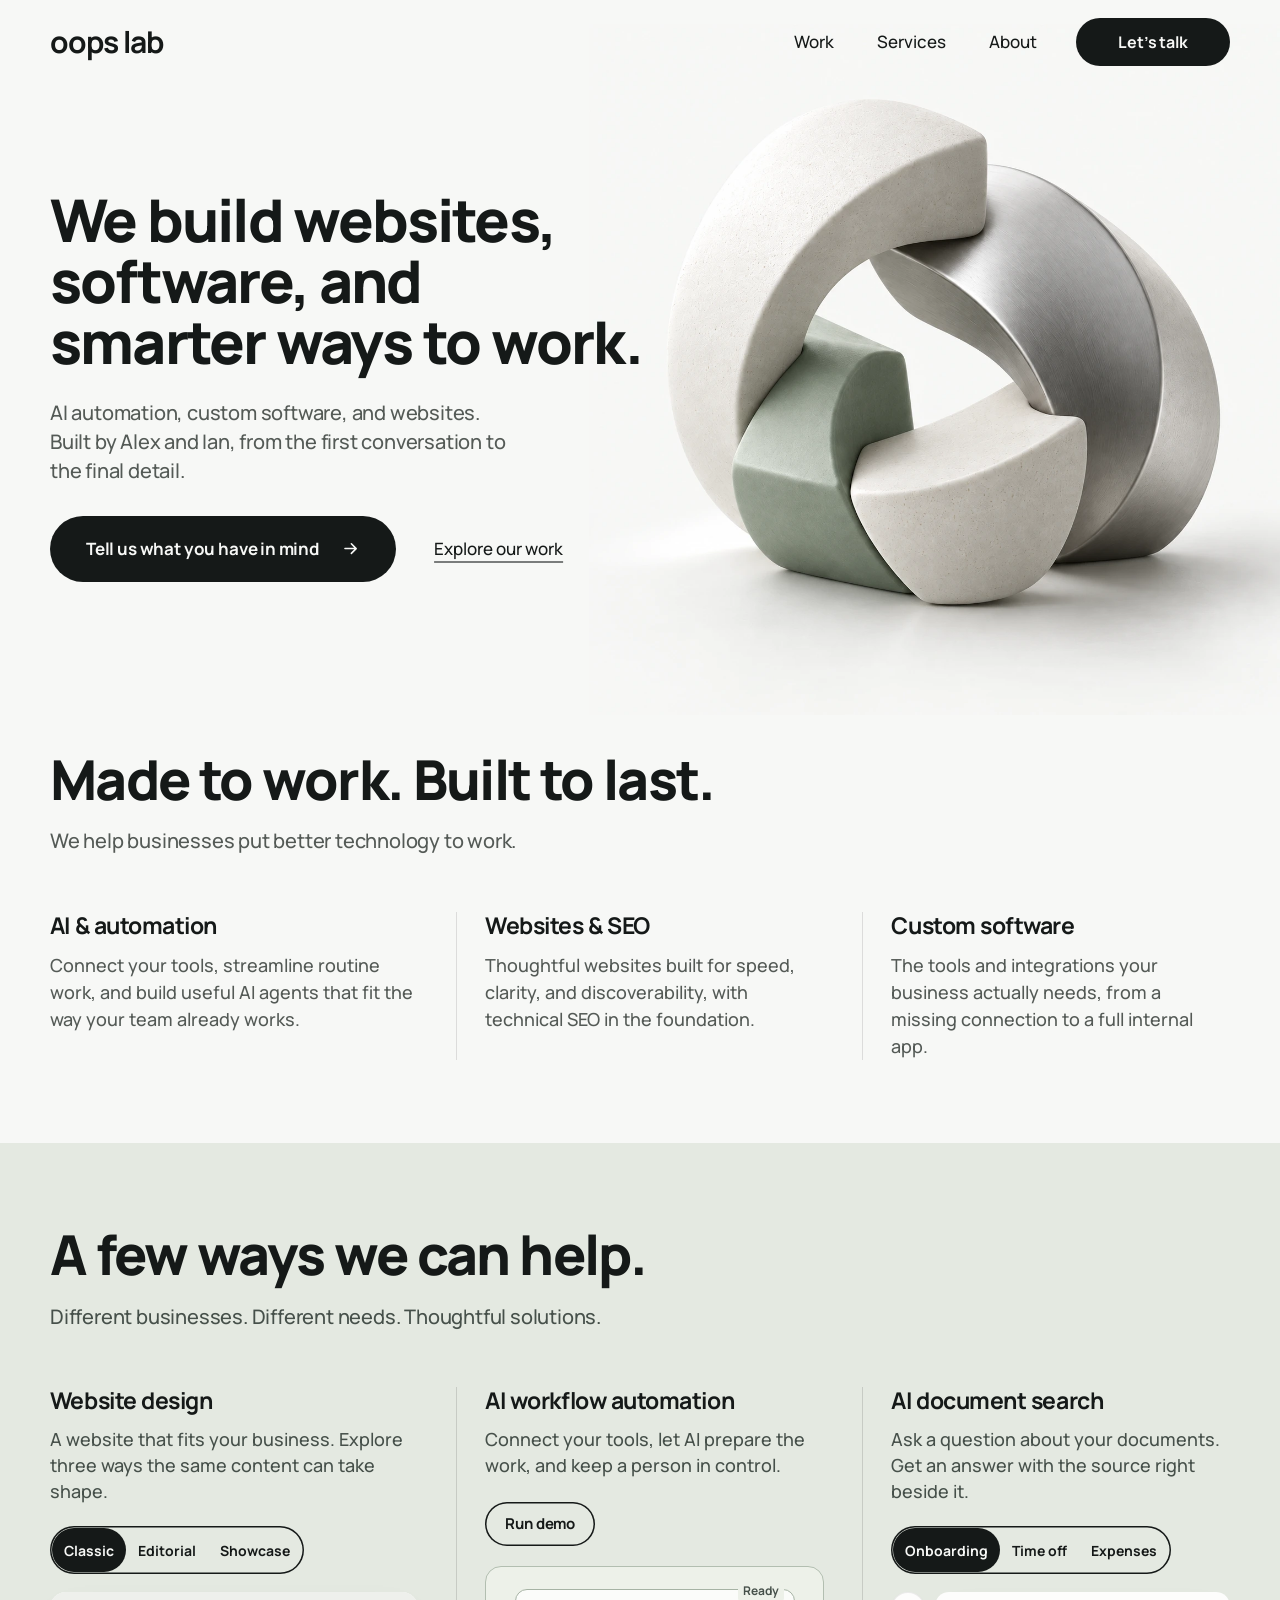
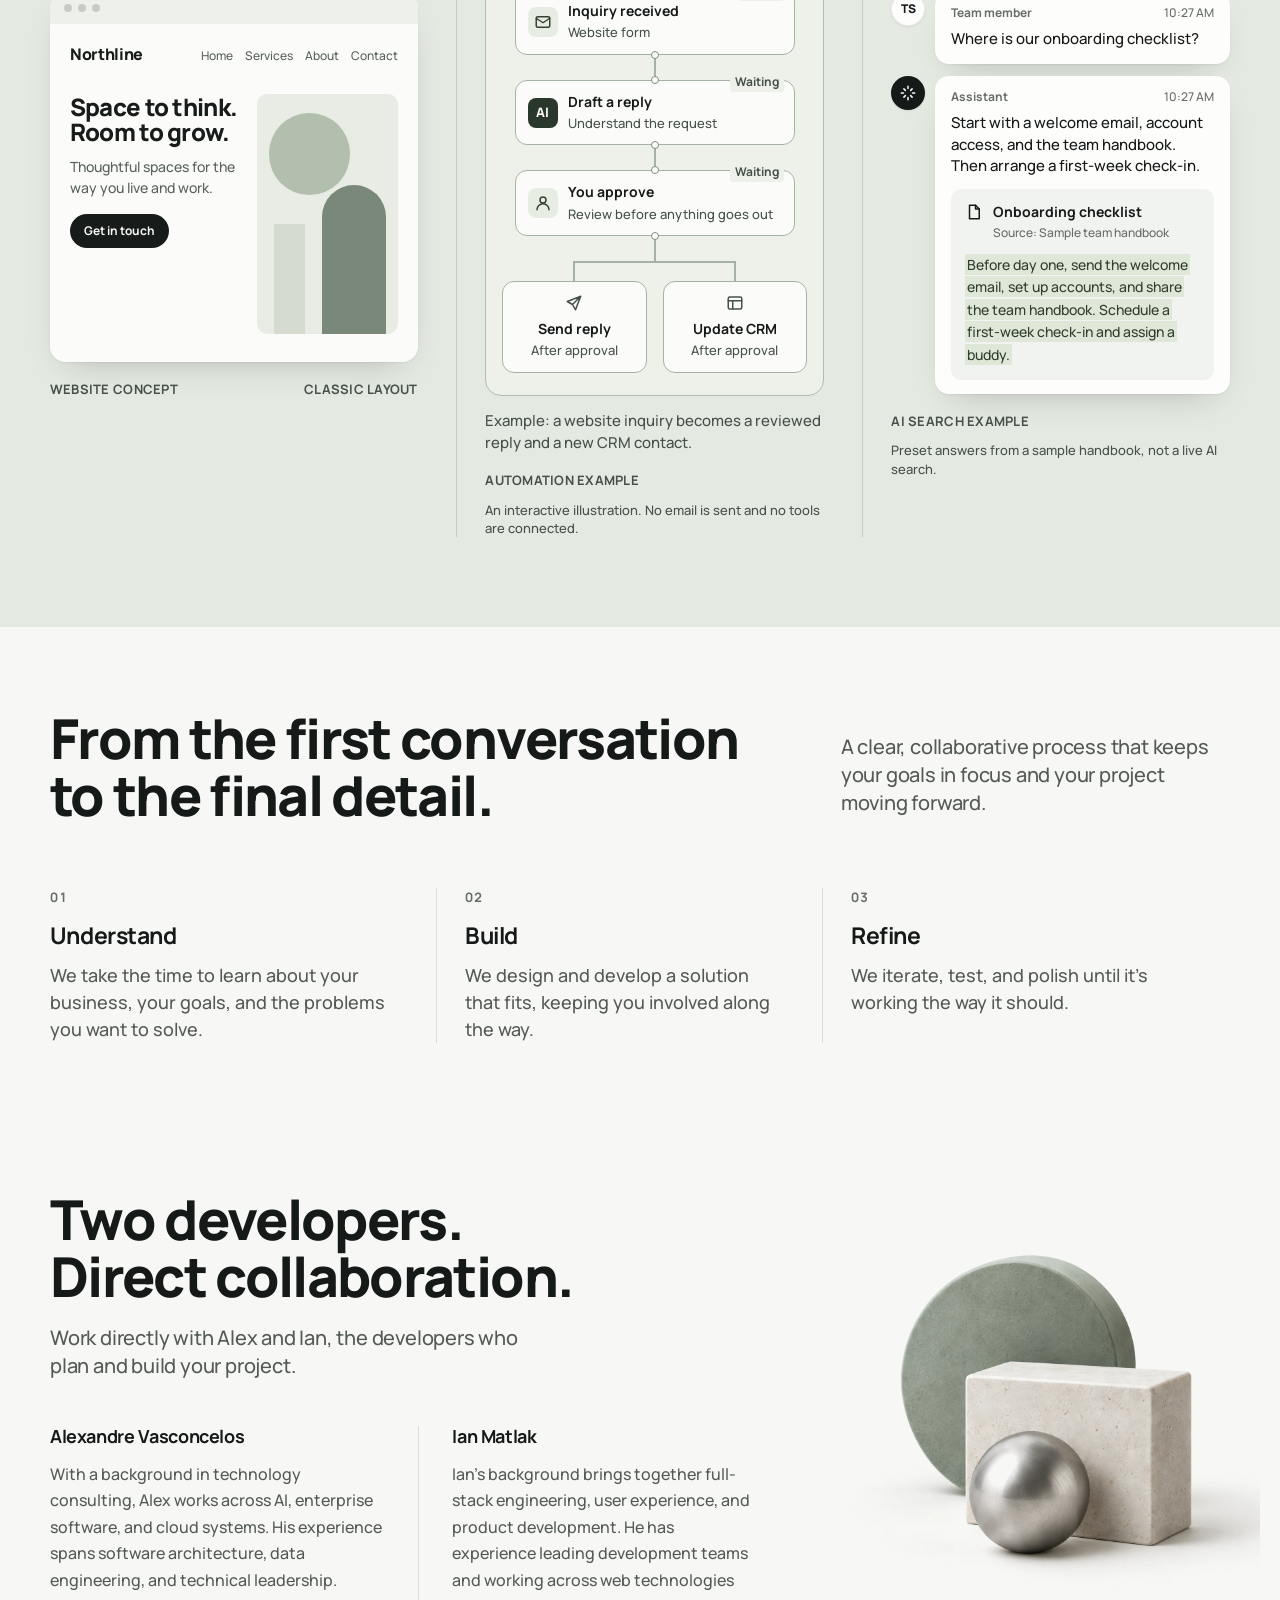
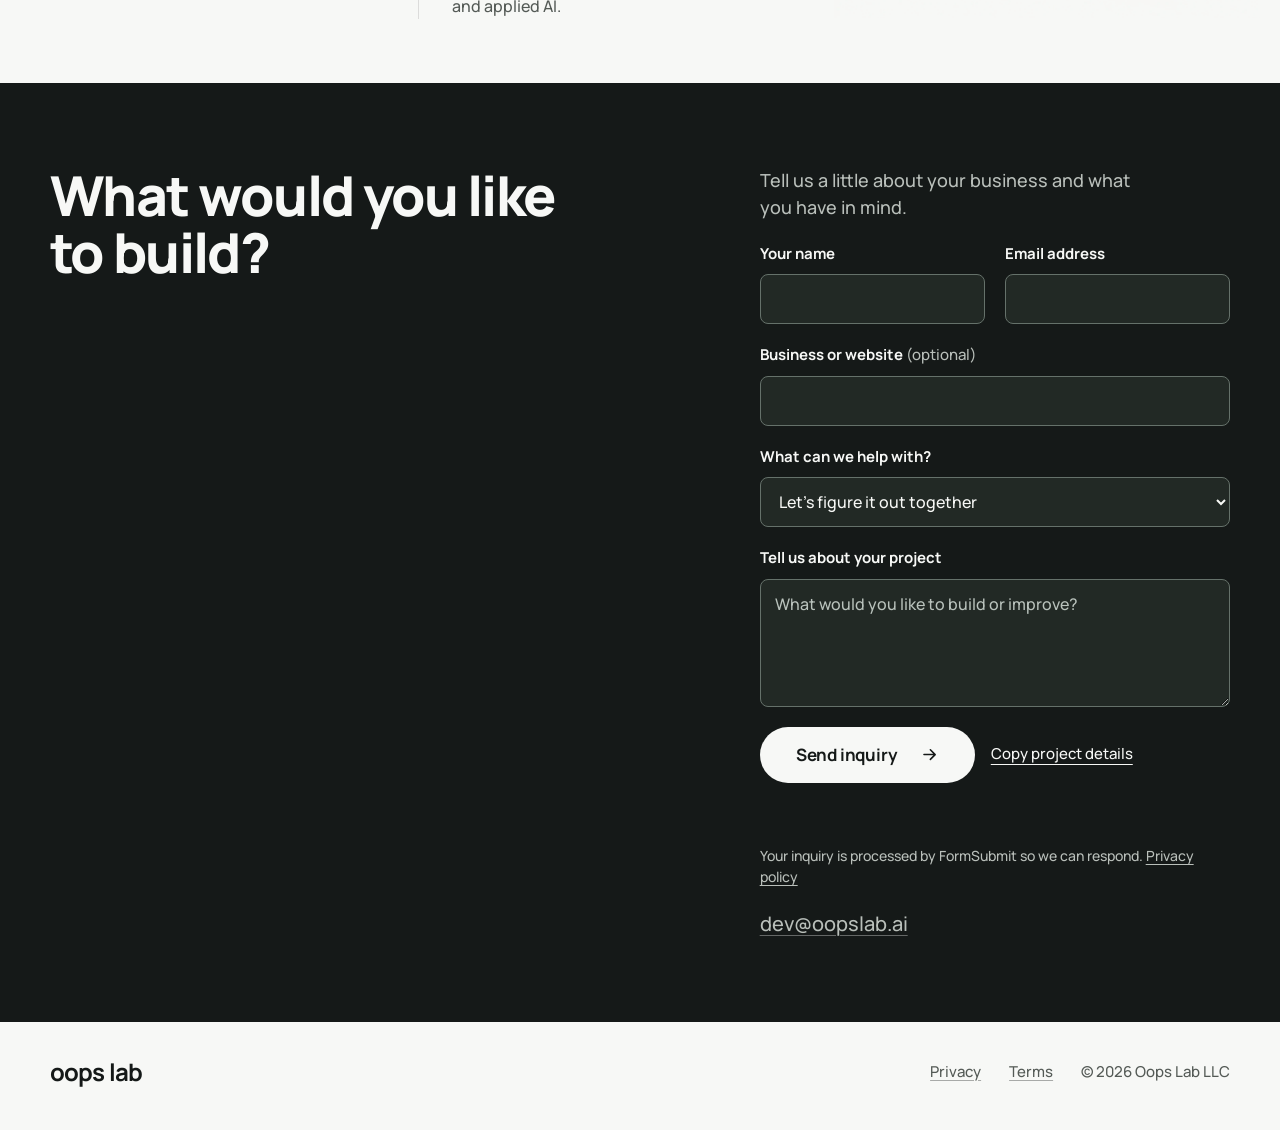
==== commit 26fed22a: "Clarify services and redesign interactive examples" ====
--- a/index.html
+++ b/index.html
@@ -117,10 +117,17 @@
 
         <!-- 1. Website concept -->
         <article class="demo" aria-labelledby="demo-site-title">
-          <h3 id="demo-site-title">A better first impression</h3>
-          <p class="demo__lede">A clean, modern website that helps you look the part.</p>
-
-          <div class="site-demo" id="site-demo" data-style="sage">
+          <h3 id="demo-site-title">Website design</h3>
+          <p class="demo__lede">A website that fits your business. Explore three ways the same content can take shape.</p>
+
+          <div class="demo__toolbar" id="site-layout-controls" hidden>
+            <div class="seg" role="group" aria-label="Example website layout">
+              <button class="seg__btn demo__control" type="button" data-layout="classic" aria-pressed="true">Classic</button>
+              <button class="seg__btn demo__control" type="button" data-layout="editorial" aria-pressed="false">Editorial</button>
+              <button class="seg__btn demo__control" type="button" data-layout="showcase" aria-pressed="false">Showcase</button>
+            </div>
+          </div>
+          <div class="site-demo" id="site-demo" data-layout="classic">
             <div class="site-demo__chrome" aria-hidden="true"><i></i><i></i><i></i></div>
             <div class="site-demo__page">
               <div class="site-demo__bar">
@@ -129,8 +136,8 @@
               </div>
               <div class="site-demo__body">
                 <div class="site-demo__copy">
-                  <p class="site-demo__title">A clearer direction.</p>
-                  <p class="site-demo__text">Northline helps growing businesses find clarity, build momentum, and make progress.</p>
+                  <p class="site-demo__title">Space to think. Room to grow.</p>
+                  <p class="site-demo__text">Thoughtful spaces for the way you live and work.</p>
                   <span class="site-demo__cta">Get in touch</span>
                 </div>
                 <div class="site-demo__art" aria-hidden="true">
@@ -144,76 +151,78 @@
 
           <div class="demo__foot">
             <span class="demo__label">Website concept</span>
-            <button class="pill pill--line pill--small demo__control" type="button" id="site-style" aria-describedby="demo-site-title" hidden>Change style</button>
-          </div>
-          <p class="sr-only" id="site-style-status" aria-live="polite"></p>
+            <span class="demo__label" id="site-layout-name">Classic layout</span>
+          </div>
+          <p class="sr-only" id="site-layout-status" aria-live="polite"></p>
         </article>
 
         <!-- 2. Automation -->
         <article class="demo" aria-labelledby="demo-flow-title">
-          <h3 id="demo-flow-title">Less work between tools</h3>
-          <p class="demo__lede">Turn everyday messages into action, automatically.</p>
-
+          <h3 id="demo-flow-title">AI workflow automation</h3>
+          <p class="demo__lede">Connect your tools, let AI prepare the work, and keep a person in control.</p>
+
+          <div class="demo__toolbar demo__controls" id="flow-controls" hidden>
+            <button class="pill pill--line pill--small demo__control" type="button" id="flow-run">Run demo</button>
+            <button class="textlink textlink--button demo__control" type="button" id="flow-reset" hidden>Reset</button>
+          </div>
           <div class="flow" id="flow-demo" data-step="0">
-            <div class="flow__card" id="flow-inquiry">
-              <div class="flow__head">
-                <svg class="icon" viewBox="0 0 24 24" aria-hidden="true" focusable="false"><rect x="3" y="5" width="18" height="14" rx="2"/><path d="m3 7 9 6 9-6"/></svg>
-                <span class="flow__kind">New inquiry</span>
-                <span class="flow__meta">9:14 AM</span>
-              </div>
-              <p class="flow__from">Sarah Kim <span>Interested in working together</span></p>
-              <p class="flow__text">Hi, I’m curious about your services and would love to learn more about how you work. Can you share next steps?</p>
-            </div>
-
-            <div class="flow__arrow" aria-hidden="true">
-              <svg class="icon" viewBox="0 0 24 24" focusable="false"><path d="M12 5v14M6 13l6 6 6-6"/></svg>
-            </div>
-
-            <div class="flow__card flow__card--draft" id="flow-draft">
-              <div class="flow__head">
-                <svg class="icon" viewBox="0 0 24 24" aria-hidden="true" focusable="false"><path d="M12 20h9"/><path d="M16.5 3.5a2.1 2.1 0 0 1 3 3L7 19l-4 1 1-4Z"/></svg>
-                <span class="flow__kind">Draft reply</span>
-                <span class="flow__meta flow__status" id="flow-draft-status">For your review</span>
-              </div>
-              <p class="flow__placeholder">Run the example to draft a reply for review.</p>
-              <p class="flow__text">Hi Sarah,</p>
-              <p class="flow__text">Thanks for reaching out! We’d be happy to share more about our process and set up a time to chat. Here are a few times that work for us…</p>
-            </div>
-
-            <div class="flow__arrow" aria-hidden="true">
-              <svg class="icon" viewBox="0 0 24 24" focusable="false"><path d="M12 5v14M6 13l6 6 6-6"/></svg>
-            </div>
-
-            <div class="flow__card flow__card--crm" id="flow-crm">
-              <div class="flow__head">
-                <svg class="icon" viewBox="0 0 24 24" aria-hidden="true" focusable="false"><circle cx="12" cy="8" r="4"/><path d="M4 21a8 8 0 0 1 16 0"/></svg>
-                <span class="flow__kind">Add to CRM</span>
-              </div>
-              <div class="flow__row">
-                <p class="flow__from">Sarah Kim <span>New lead · Inquiry</span></p>
-                <span class="flow__tag" id="flow-tag">Pending</span>
-              </div>
-            </div>
-          </div>
-
-          <p class="demo__status" id="flow-status" aria-live="polite">Every step stays visible. The reply only goes out once you approve it.</p>
-
-          <div class="demo__foot">
-            <span class="demo__label">Automation example</span>
-            <div class="demo__controls" id="flow-controls" hidden>
-              <button class="pill pill--line pill--small demo__control" type="button" id="flow-run">Run example</button>
-              <button class="pill pill--line pill--small demo__control" type="button" id="flow-approve" disabled>Approve example</button>
-              <button class="textlink textlink--button demo__control" type="button" id="flow-reset">Reset</button>
-            </div>
-          </div>
-          <p class="demo__fine">This demo never sends email or contacts any service.</p>
+            <div class="flow__canvas" aria-label="Example workflow: inquiry to AI draft, human approval, then email and CRM">
+              <div class="flow__node" id="flow-trigger">
+                <span class="flow__symbol" aria-hidden="true"><svg class="icon" viewBox="0 0 24 24"><rect x="3" y="5" width="18" height="14" rx="2"/><path d="m3 7 9 6 9-6"/></svg></span>
+                <span><strong>Inquiry received</strong><small>Website form</small></span>
+                <span class="flow__state" id="flow-trigger-state">Ready</span>
+              </div>
+              <div class="flow__edge" aria-hidden="true"></div>
+              <div class="flow__node flow__node--ai" id="flow-ai">
+                <span class="flow__symbol flow__symbol--ai" aria-hidden="true">AI</span>
+                <span><strong>Draft a reply</strong><small>Understand the request</small></span>
+                <span class="flow__state" id="flow-ai-state">Waiting</span>
+              </div>
+              <div class="flow__edge" aria-hidden="true"></div>
+              <div class="flow__node flow__node--approval" id="flow-review">
+                <span class="flow__symbol" aria-hidden="true"><svg class="icon" viewBox="0 0 24 24"><circle cx="12" cy="8" r="4"/><path d="M4 21a8 8 0 0 1 16 0"/></svg></span>
+                <span><strong>You approve</strong><small>Review before anything goes out</small></span>
+                <span class="flow__state" id="flow-review-state">Waiting</span>
+              </div>
+              <div class="flow__edge flow__edge--branch" aria-hidden="true"></div>
+              <div class="flow__branches">
+                <div class="flow__node flow__node--output" id="flow-email">
+                  <svg class="icon" viewBox="0 0 24 24" aria-hidden="true"><path d="m21 3-7 18-4-7-7-4Z M10 14 21 3"/></svg>
+                  <strong>Send reply</strong><small id="flow-email-state">After approval</small>
+                </div>
+                <div class="flow__node flow__node--output" id="flow-crm">
+                  <svg class="icon" viewBox="0 0 24 24" aria-hidden="true"><rect x="3" y="4" width="18" height="16" rx="2"/><path d="M3 9h18M9 9v11"/></svg>
+                  <strong>Update CRM</strong><small id="flow-crm-state">After approval</small>
+                </div>
+              </div>
+            </div>
+            <div class="flow__review" id="flow-review-panel" hidden>
+              <label for="flow-reply">Example reply <span id="flow-reply-label">Ready for your review</span></label>
+              <textarea id="flow-reply" rows="3" maxlength="500" readonly>Hi Sarah, thanks for your interest in a website redesign. Could you share your current website and a good time to talk?</textarea>
+              <div class="flow__review-actions">
+                <button class="pill pill--dark pill--small" type="button" id="flow-approve">Approve demo</button>
+                <button class="textlink textlink--button" type="button" id="flow-edit">Edit draft</button>
+              </div>
+              <p class="demo__fine" id="flow-edit-status" aria-live="polite"></p>
+            </div>
+          </div>
+          <p class="demo__status" id="flow-status" aria-live="polite">Example: a website inquiry becomes a reviewed reply and a new CRM contact.</p>
+          <div class="demo__foot"><span class="demo__label">Automation example</span></div>
+          <p class="demo__fine">An interactive illustration. No email is sent and no tools are connected.</p>
         </article>
 
         <!-- 3. Knowledge assistant -->
         <article class="demo" aria-labelledby="demo-ask-title">
-          <h3 id="demo-ask-title">Answers, without the search</h3>
-          <p class="demo__lede">Get quick, accurate answers from your own knowledge.</p>
-
+          <h3 id="demo-ask-title">AI document search</h3>
+          <p class="demo__lede">Ask a question about your documents. Get an answer with the source right beside it.</p>
+
+          <div class="demo__toolbar demo__controls" id="chat-controls" hidden>
+            <div class="seg" role="group" aria-label="Example document question">
+              <button class="seg__btn demo__control" type="button" data-topic="onboarding" aria-pressed="true">Onboarding</button>
+              <button class="seg__btn demo__control" type="button" data-topic="timeoff" aria-pressed="false">Time off</button>
+              <button class="seg__btn demo__control" type="button" data-topic="expenses" aria-pressed="false">Expenses</button>
+            </div>
+          </div>
           <div class="chat" id="chat-demo">
             <div class="chat__msg">
               <span class="chat__avatar" aria-hidden="true">TS</span>
@@ -229,35 +238,22 @@
               </span>
               <div class="chat__bubble chat__bubble--ai" aria-live="polite" aria-atomic="true" id="chat-answer">
                 <p class="chat__who">Assistant <span class="chat__time">10:27 AM</span></p>
-                <p class="chat__text" id="chat-answer-text">Here is the checklist from your team handbook.</p>
+                <p class="chat__text" id="chat-answer-text">Start with a welcome email, account access, and the team handbook. Then arrange a first-week check-in.</p>
                 <div class="chat__source">
                   <div class="chat__source-head">
                     <svg class="icon" viewBox="0 0 24 24" aria-hidden="true" focusable="false"><path d="M6 3h8l5 5v13H6z"/><path d="M14 3v5h5"/></svg>
                     <span><strong id="chat-source-title">Onboarding checklist</strong><small>Source: Sample team handbook</small></span>
                   </div>
-                  <ol class="chat__list" id="chat-source-list">
-                    <li>Send welcome email</li>
-                    <li>Set up accounts</li>
-                    <li>Share key resources</li>
-                    <li>Schedule first-week check-in</li>
-                    <li>Assign a buddy</li>
-                  </ol>
+                  <p class="chat__excerpt"><mark id="chat-source-excerpt">Before day one, send the welcome email, set up accounts, and share the team handbook. Schedule a first-week check-in and assign a buddy.</mark></p>
                 </div>
               </div>
             </div>
           </div>
 
           <div class="demo__foot">
-            <span class="demo__label">AI agent example</span>
-            <div class="demo__controls" id="chat-controls" hidden>
-              <span class="demo__controls-label" id="chat-controls-label">Example question</span>
-              <div class="seg" role="group" aria-labelledby="chat-controls-label">
-                <button class="seg__btn demo__control" type="button" data-topic="onboarding" aria-pressed="true">Onboarding</button>
-                <button class="seg__btn demo__control" type="button" data-topic="timeoff" aria-pressed="false">Time off</button>
-              </div>
-            </div>
-          </div>
-          <p class="demo__fine">Illustrative answer from a sample handbook, not a live assistant.</p>
+            <span class="demo__label">AI search example</span>
+          </div>
+          <p class="demo__fine">Preset answers from a sample handbook, not a live AI search.</p>
         </article>
 
       </div>
@@ -340,7 +336,7 @@
           <noscript><p class="inquiry-help">Sending will continue on FormSubmit.</p></noscript>
           <div class="inquiry-actions"><button class="pill pill--light" id="inquiry-submit" type="submit">Send inquiry <svg class="icon" viewBox="0 0 24 24" aria-hidden="true"><path d="M5 12h14M13 6l6 6-6 6"/></svg></button><button class="inquiry-copy" id="inquiry-copy" type="button" hidden>Copy project details</button></div>
           <p class="inquiry-status" id="inquiry-status" role="status" aria-live="polite" aria-atomic="true"></p>
-          <p class="inquiry-help">Your inquiry is processed by FormSubmit so we can respond. <a href="privacy.html">Privacy policy</a></p>
+          <p class="inquiry-help">Your inquiry is processed by FormSubmit so we can respond. <a href="website-privacy.html">Privacy policy</a></p>
         </form>
         <a class="close__email" href="mailto:dev@oopslab.ai">dev@oopslab.ai</a>
       </div>
@@ -353,8 +349,8 @@
   <div class="wrap site-foot__row">
     <a class="wordmark wordmark--foot" href="index.html" aria-label="Oops Lab home">oops lab</a>
     <ul class="site-foot__links">
-      <li><a href="privacy.html">Privacy</a></li>
-      <li><a href="terms.html">Terms</a></li>
+      <li><a href="website-privacy.html">Privacy</a></li>
+      <li><a href="website-terms.html">Terms</a></li>
       <li><small>© 2026 Oops Lab LLC</small></li>
     </ul>
   </div>
--- a/studio.css
+++ b/studio.css
@@ -362,7 +362,10 @@
 .demo { display: flex; flex-direction: column; min-width: 0; }
 .demo__lede { margin-top: 12px; font-size: var(--fs-body); line-height: 1.45; color: var(--sage-ink); max-width: 22em; }
 
-.demo > .site-demo, .demo > .flow, .demo > .chat { margin-top: 26px; }
+.demo__toolbar { margin-top: 22px; margin-bottom: 18px; min-height: 48px; }
+.demo__toolbar[hidden] { display: none; }
+.demo__toolbar .seg { max-width: 100%; }
+.demo__toolbar .seg__btn { padding-inline: 12px; }
 
 .demo__foot {
   display: flex; flex-wrap: wrap; align-items: center; justify-content: space-between; gap: 12px 16px;
@@ -388,16 +391,12 @@
   overflow: hidden;
   transition: background-color 400ms var(--ease);
 }
-.site-demo[data-style="graphite"] {
-  --sd-bg: #1b201e; --sd-ink: #f4f6f2; --sd-ink-2: #b8c0ba; --sd-cta-bg: #f4f6f2; --sd-cta-ink: #171c1a;
-  --sd-a: #9aa895; --sd-b: #d9dfd3; --sd-c: #59665a; --sd-shade: #262c29;
-}
 .site-demo__chrome { display: flex; gap: 6px; padding: 12px 14px; background: #eef0ec; }
 .site-demo__chrome i { width: 8px; height: 8px; border-radius: 50%; background: #c7ccc6; }
 
 .site-demo__page {
   background: var(--sd-bg); color: var(--sd-ink);
-  padding: 18px 20px 22px;
+  padding: 18px 20px 22px; min-height: 338px;
   transition: background-color 400ms var(--ease), color 400ms var(--ease);
 }
 .site-demo__bar { display: flex; align-items: baseline; justify-content: space-between; gap: 16px; }
@@ -406,7 +405,7 @@
 
 .site-demo__body {
   display: grid; grid-template-columns: minmax(0, 1.1fr) minmax(0, 0.9fr); gap: 16px;
-  margin-top: 28px; align-items: stretch;
+  margin-top: 28px; align-items: stretch; min-height: 240px;
 }
 .site-demo__title { font-size: clamp(1.5rem, 1.7vw, 1.75rem); font-weight: 800; letter-spacing: -0.03em; line-height: 1.05; text-wrap: balance; }
 .site-demo__text { margin-top: 12px; font-size: 0.875rem; line-height: 1.5; color: var(--sd-ink-2); }
@@ -427,51 +426,57 @@
 .shape--arch { width: 46%; height: 62%; border-radius: 999px 999px 0 0; background: var(--sd-b); right: 8%; bottom: 0; }
 .shape--bar { width: 22%; height: 46%; background: var(--sd-c); left: 12%; bottom: 0; }
 
-/* --- 2. Automation ------------------------------------------------------ */
-
-.flow { display: flex; flex-direction: column; }
-.flow__card {
-  background: var(--panel); border-radius: 14px; padding: 16px 18px 18px;
-  box-shadow: 0 14px 34px -18px rgba(21, 25, 24, 0.28), 0 1px 2px rgba(21, 25, 24, 0.05);
-  transition: opacity 500ms var(--ease), transform 500ms var(--ease);
-}
-.flow__head { display: flex; align-items: center; gap: 10px; }
-.flow__head .icon { width: 18px; height: 18px; color: var(--ink); }
-.flow__kind { font-size: 0.875rem; font-weight: 700; letter-spacing: -0.005em; }
-.flow__meta { margin-left: auto; font-size: 0.75rem; font-weight: 500; color: var(--ink-3); }
-.flow__status { font-weight: 700; color: var(--sage-ink); }
-.flow__from { margin-top: 12px; font-size: 0.875rem; font-weight: 700; line-height: 1.4; }
-.flow__from span { display: block; font-weight: 500; color: var(--ink-2); }
-.flow__text { margin-top: 8px; font-size: 0.875rem; line-height: 1.5; color: var(--ink-2); }
-.flow__text + .flow__text { margin-top: 6px; }
-.flow__row { display: flex; align-items: center; justify-content: space-between; gap: 12px; }
-.flow__row .flow__from { margin-top: 12px; }
-.flow__tag {
-  margin-top: 12px; display: inline-flex; align-items: center; min-height: 28px; padding: 0 12px;
-  border-radius: 999px; font-size: 0.75rem; font-weight: 700;
-  background: var(--ground-2); color: var(--ink-2);
-  transition: background-color 300ms var(--ease), color 300ms var(--ease);
-}
-.flow__tag.is-added { background: #d6e2d1; color: #2f4331; }
-
-.flow__arrow { display: flex; justify-content: center; padding: 8px 0; color: var(--sage-deep); }
-.flow__arrow .icon { width: 18px; height: 18px; }
-
-.flow__placeholder { display: none; margin-top: 10px; font-size: 0.875rem; line-height: 1.5; color: var(--ink-3); }
-
-/* JS-driven states */
-.js .flow[data-step="0"] .flow__card--draft .flow__text,
-.js .flow[data-step="0"] .flow__card--draft .flow__status { display: none; }
-.js .flow[data-step="0"] .flow__placeholder { display: block; }
-.js .flow[data-step="0"] .flow__card--draft,
-.js .flow[data-step="0"] .flow__card--crm,
-.js .flow[data-step="1"] .flow__card--crm { opacity: 1; }
-.js .flow[data-step="1"] .flow__card--draft { animation: flow-in 600ms var(--ease) both; }
-
-@keyframes flow-in {
-  from { opacity: 0.4; transform: translateY(8px); }
-  to { opacity: 1; transform: none; }
-}
+/* Distinct compositions, keeping the brand and content constant. */
+.site-demo[data-layout="editorial"] .site-demo__body { display: flex; flex-direction: column; gap: 18px; margin-top: 20px; }
+.site-demo[data-layout="editorial"] .site-demo__art { order: -1; min-height: 95px; height: 95px; }
+.site-demo[data-layout="editorial"] .site-demo__copy { display: grid; grid-template-columns: 1.1fr 1fr; gap: 8px 14px; align-items: start; }
+.site-demo[data-layout="editorial"] .site-demo__title { grid-row: span 2; font-size: 1.6rem; }
+.site-demo[data-layout="editorial"] .site-demo__text { margin: 0; font-size: .8125rem; }
+.site-demo[data-layout="editorial"] .site-demo__cta { margin: 0; justify-self: start; }
+.site-demo[data-layout="editorial"] .shape--disc { width: 30%; top: -15%; left: 12%; }
+.site-demo[data-layout="editorial"] .shape--arch { width: 27%; height: 90%; right: 18%; }
+.site-demo[data-layout="showcase"] .site-demo__body { position: relative; display: grid; grid-template-columns: 1fr; margin-top: 18px; padding: 24px 18px; min-height: 268px; }
+.site-demo[data-layout="showcase"] .site-demo__art { position: absolute; inset: 0; min-height: 0; background: #d5dfd0; }
+.site-demo[data-layout="showcase"] .site-demo__copy { position: relative; z-index: 1; max-width: 72%; }
+.site-demo[data-layout="showcase"] .site-demo__text { color: #343e37; }
+.site-demo[data-layout="showcase"] .shape--disc { left: auto; right: -12%; top: -12%; background: #bac7b4; }
+.site-demo[data-layout="showcase"] .shape--arch { width: 28%; right: -8%; background: #8c9e87; }
+.site-demo[data-layout="showcase"] .shape--bar { left: auto; right: 10%; width: 10%; background: #b1bfa8; }
+
+/* --- 2. AI workflow canvas ---------------------------------------------- */
+.flow__canvas { padding: 22px 16px; border: 1px solid #b2beb0; border-radius: 16px; background: #edf1e9; }
+.flow__node { position: relative; display: flex; align-items: center; gap: 10px; width: min(100%, 280px); margin-inline: auto; padding: 12px; border: 1px solid #a6b3a4; border-radius: 12px; background: #fbfcfa; }
+.flow__node > span:nth-child(2) { flex: 1; min-width: 0; }
+.flow__node strong { display: block; font-size: .875rem; font-weight: 700; line-height: 1.3; }
+.flow__node small { display: block; margin-top: 4px; font-size: .8125rem; line-height: 1.35; color: #46504a; }
+.flow__node::before, .flow__node::after { content: ''; position: absolute; left: calc(50% - 4px); width: 8px; height: 8px; border-radius: 50%; border: 1px solid #80907b; background: #fbfcfa; }
+.flow__node::before { top: -5px; }
+.flow__node::after { bottom: -5px; }
+#flow-trigger::before, .flow__node--output::after { display: none; }
+.flow__symbol { display: grid; place-items: center; flex: none; width: 30px; height: 30px; color: #364332; background: #e7ede2; border-radius: 8px; }
+.flow__symbol--ai { background: #29382b; color: #f7f8f6; font-size: .8125rem; font-weight: 800; }
+.flow__state { position: absolute; right: 10px; top: -9px; padding: 1px 5px; border-radius: 3px; font-size: .75rem; font-weight: 700; color: #46504a; background: #edf1e9; }
+.flow__edge { height: 25px; width: 2px; margin-inline: auto; background: #a6b3a4; }
+.flow__branches { position: relative; display: grid; grid-template-columns: repeat(2,minmax(0,1fr)); gap: 16px; padding-top: 20px; }
+.flow__branches::before { content: ''; position: absolute; top: 0; left: calc(25% - 4px); right: calc(25% - 4px); height: 2px; background: #a6b3a4; }
+.flow__node--output { display: flex; flex-direction: column; gap: 0; text-align: center; width: 100%; padding: 12px 6px; }
+.flow__node--output::before { top: -21px; left: calc(50% - 1px); width: 2px; height: 20px; border: 0; border-radius: 0; background: #a6b3a4; }
+.flow__node--output .icon { margin-bottom: 8px; color: #46504a; }
+.flow__node.is-complete { border-color: #526e48; background: #f3f7ef; }
+.flow__node.is-current { border-color: #29382b; border-width: 2px; padding: 11px; }
+.flow[data-step="1"] #flow-trigger + .flow__edge,
+.flow[data-step="1"] #flow-ai + .flow__edge,
+.flow[data-step="2"] .flow__edge,
+.flow[data-step="2"] .flow__branches::before,
+.flow[data-step="2"] .flow__node--output::before { background: #526e48; }
+.flow__review { margin-top: 14px; }
+.flow__review[hidden] { display: none; }
+.flow__review label { display: block; font-size: .875rem; font-weight: 700; }
+.flow__review label span { display: block; margin-top: 4px; font-size: .8125rem; color: var(--sage-ink); font-weight: 500; }
+.flow__review textarea { display: block; width: 100%; min-height: 112px; resize: vertical; margin-top: 10px; padding: 12px; border: 1px solid #9eae98; border-radius: 10px; background: #f7faf4; font: inherit; font-size: .875rem; line-height: 1.5; color: var(--ink); }
+.flow__review textarea:not([readonly]) { border-color: var(--ink); background: var(--panel); }
+.flow__review-actions { display: flex; flex-wrap: wrap; align-items: center; gap: 10px 18px; margin-top: 12px; }
+.flow__review-actions[hidden] { display: none; }
 
 /* --- 3. Knowledge assistant --------------------------------------------- */
 
@@ -504,13 +509,8 @@
 .chat__source-head .icon { width: 18px; height: 18px; margin-top: 2px; }
 .chat__source-head strong { display: block; font-size: 0.875rem; font-weight: 700; }
 .chat__source-head small { display: block; font-size: 0.75rem; font-weight: 500; color: var(--ink-3); margin-top: 2px; }
-.chat__list {
-  margin-top: 12px; padding-left: 22px; list-style: decimal;
-  font-size: 0.875rem; line-height: 1.5; color: var(--ink-2);
-  font-variant-numeric: tabular-nums;
-}
-.chat__list li + li { margin-top: 3px; }
-.chat__list li::marker { color: var(--ink-3); font-weight: 500; }
+.chat__excerpt { margin-top: 12px; font-size: .875rem; line-height: 1.6; }
+.chat__excerpt mark { background: #dfe8d8; color: #303d2f; padding: 1px 2px; box-decoration-break: clone; -webkit-box-decoration-break: clone; }
 
 .seg {
   display: inline-flex; padding: 2px; border-radius: 999px;
@@ -530,8 +530,9 @@
   .demo { max-width: 640px; }
 }
 @media (max-width: 380px) {
-  .site-demo__body { grid-template-columns: minmax(0, 1fr); }
-  .site-demo__art { min-height: 150px; }
+  .site-demo__body { gap: 10px; }
+  .site-demo__page { padding: 16px; }
+  .demo__toolbar .seg__btn { padding-inline: 10px; }
   .site-demo__links { display: none; }
 }
 
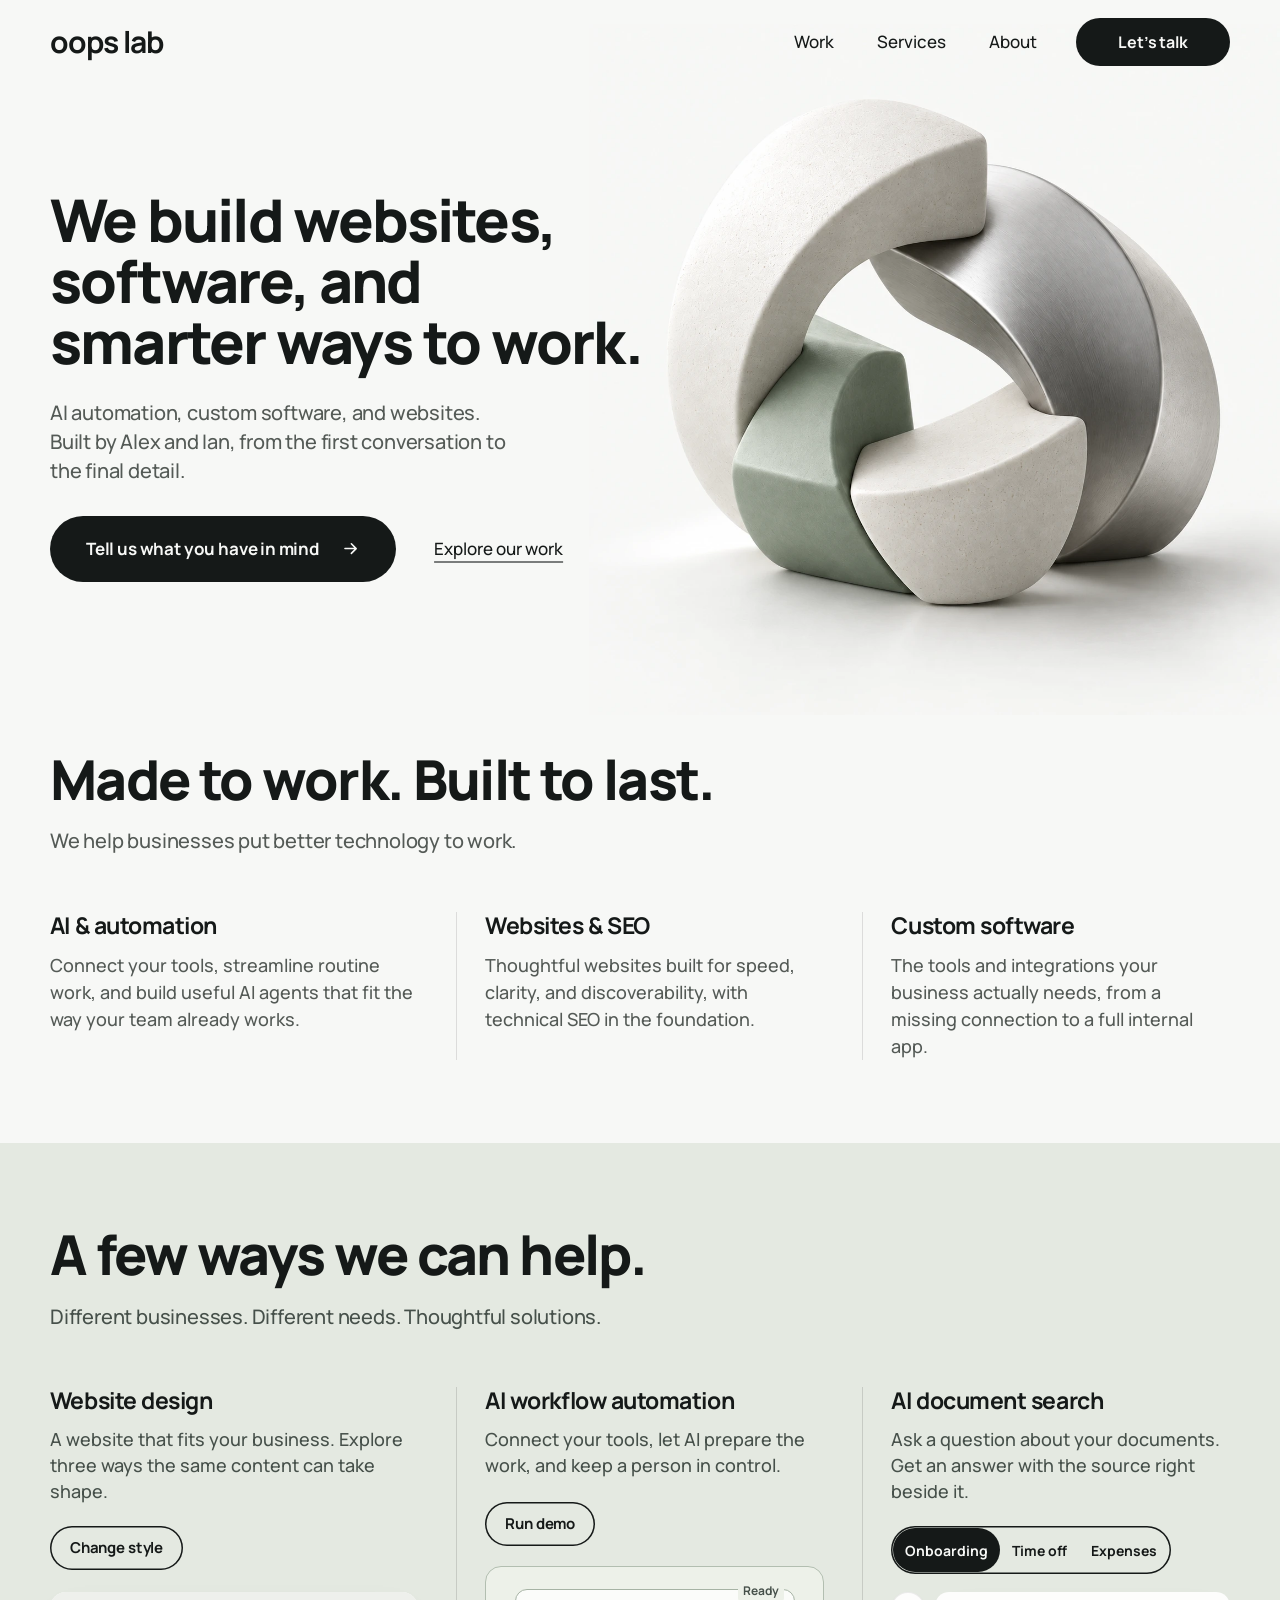
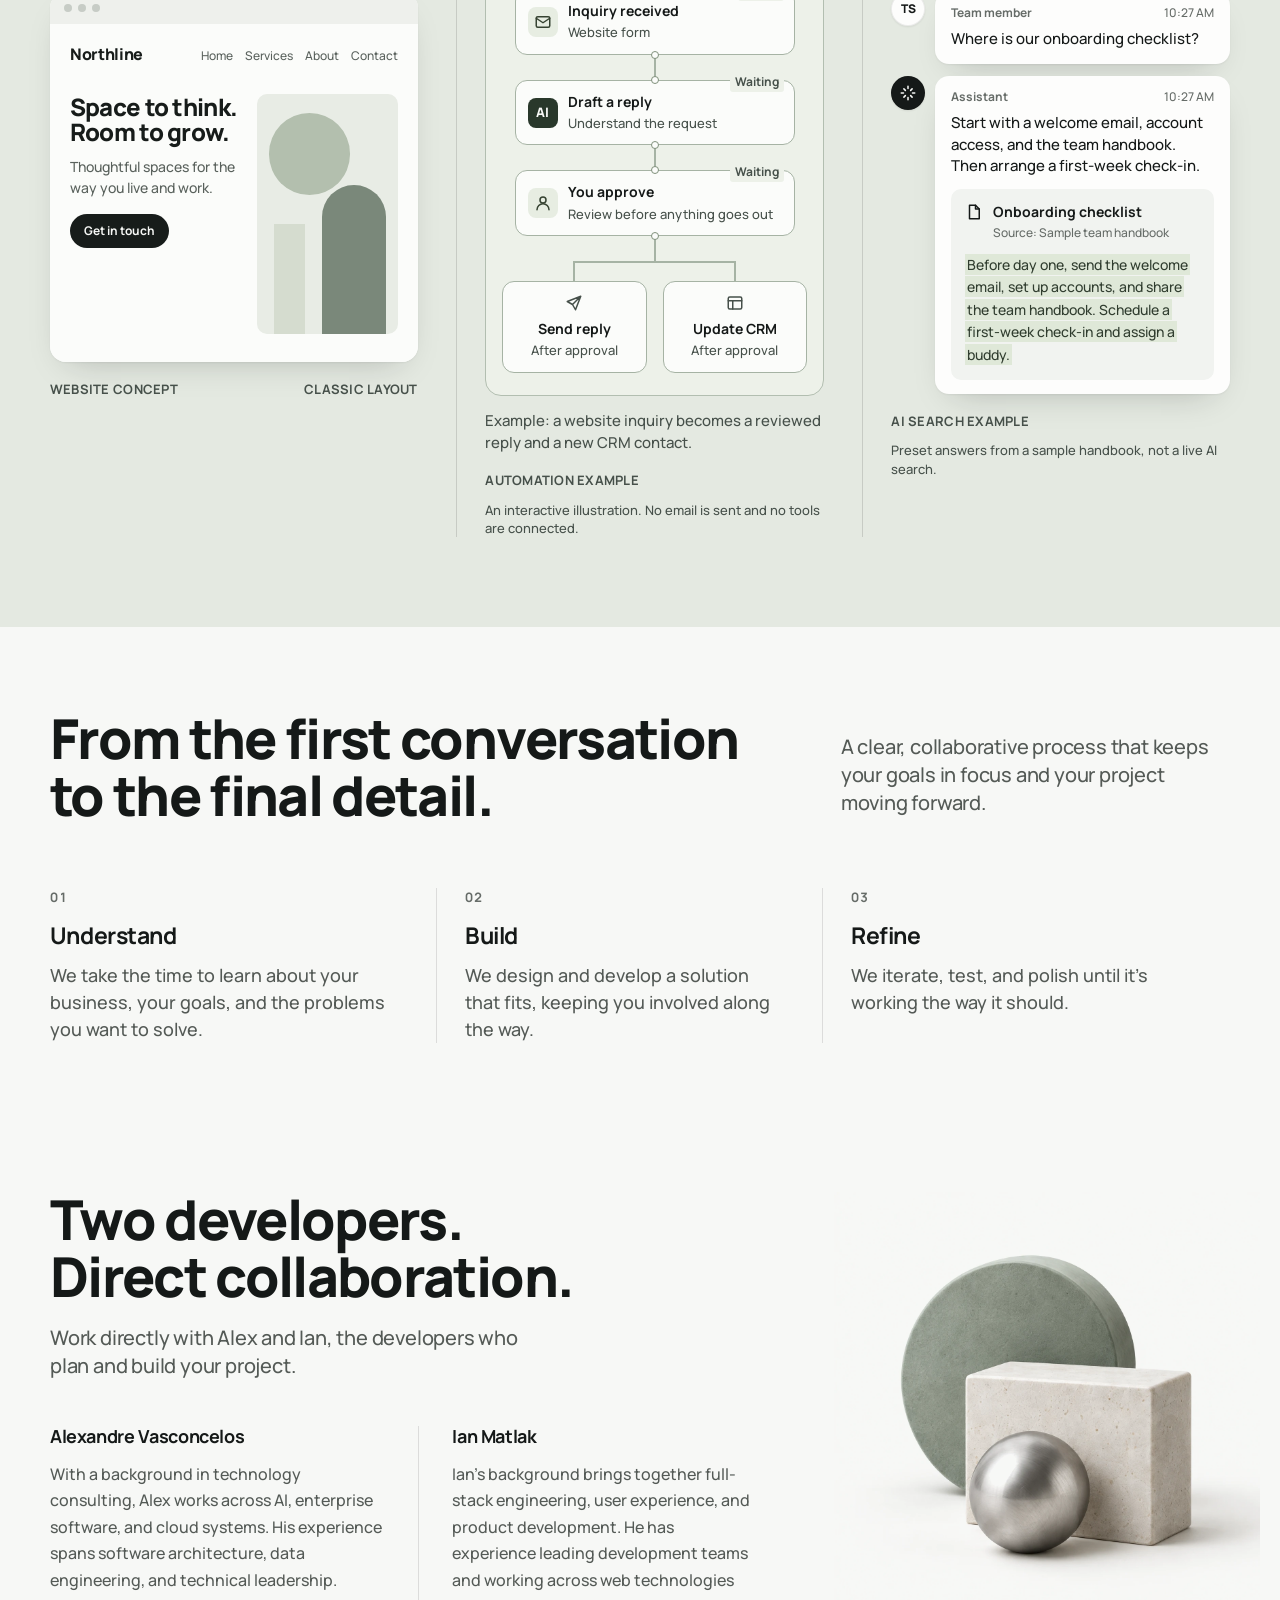
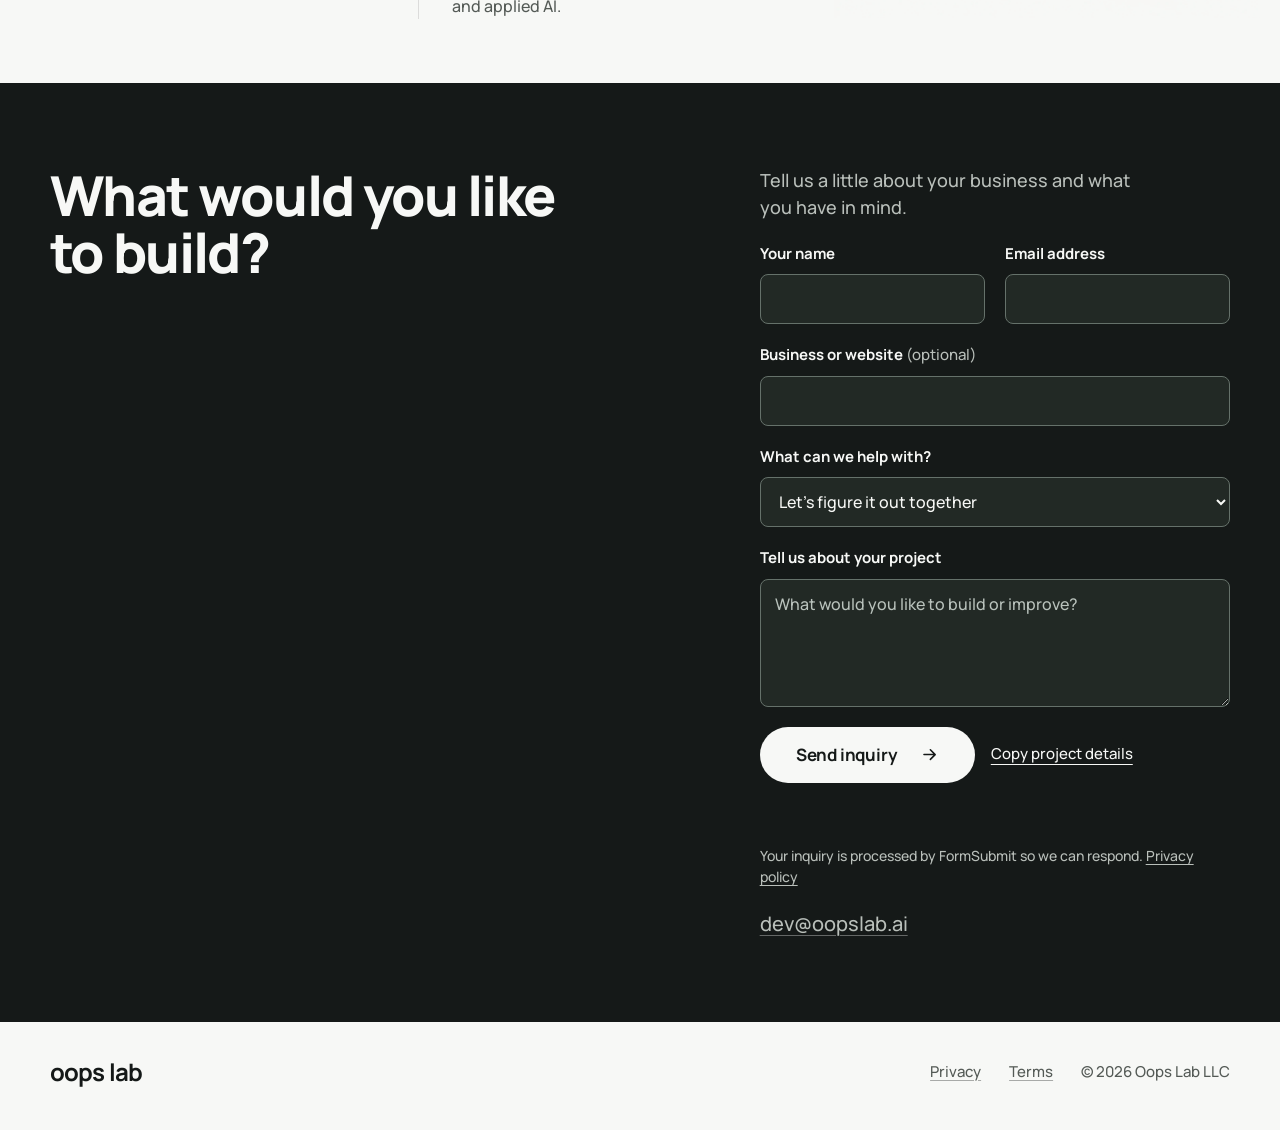
==== commit bc92d679: "Animate website layout changes with a single style button" ====
--- a/index.html
+++ b/index.html
@@ -121,11 +121,7 @@
           <p class="demo__lede">A website that fits your business. Explore three ways the same content can take shape.</p>
 
           <div class="demo__toolbar" id="site-layout-controls" hidden>
-            <div class="seg" role="group" aria-label="Example website layout">
-              <button class="seg__btn demo__control" type="button" data-layout="classic" aria-pressed="true">Classic</button>
-              <button class="seg__btn demo__control" type="button" data-layout="editorial" aria-pressed="false">Editorial</button>
-              <button class="seg__btn demo__control" type="button" data-layout="showcase" aria-pressed="false">Showcase</button>
-            </div>
+            <button class="pill pill--line pill--small demo__control" type="button" id="site-style" aria-controls="site-demo" aria-describedby="site-layout-name">Change style</button>
           </div>
           <div class="site-demo" id="site-demo" data-layout="classic">
             <div class="site-demo__chrome" aria-hidden="true"><i></i><i></i><i></i></div>
--- a/studio.css
+++ b/studio.css
@@ -425,6 +425,10 @@
 .shape--disc { width: 58%; aspect-ratio: 1; border-radius: 50%; background: var(--sd-a); left: 8%; top: 8%; }
 .shape--arch { width: 46%; height: 62%; border-radius: 999px 999px 0 0; background: var(--sd-b); right: 8%; bottom: 0; }
 .shape--bar { width: 22%; height: 46%; background: var(--sd-c); left: 12%; bottom: 0; }
+
+/* FLIP transforms keep text, button, and artwork visibly connected between layouts. */
+.site-demo__title, .site-demo__text, .site-demo__cta, .site-demo__art { transform-origin: top left; }
+.site-demo__title, .site-demo__text, .site-demo__cta { position: relative; z-index: 1; }
 
 /* Distinct compositions, keeping the brand and content constant. */
 .site-demo[data-layout="editorial"] .site-demo__body { display: flex; flex-direction: column; gap: 18px; margin-top: 20px; }
